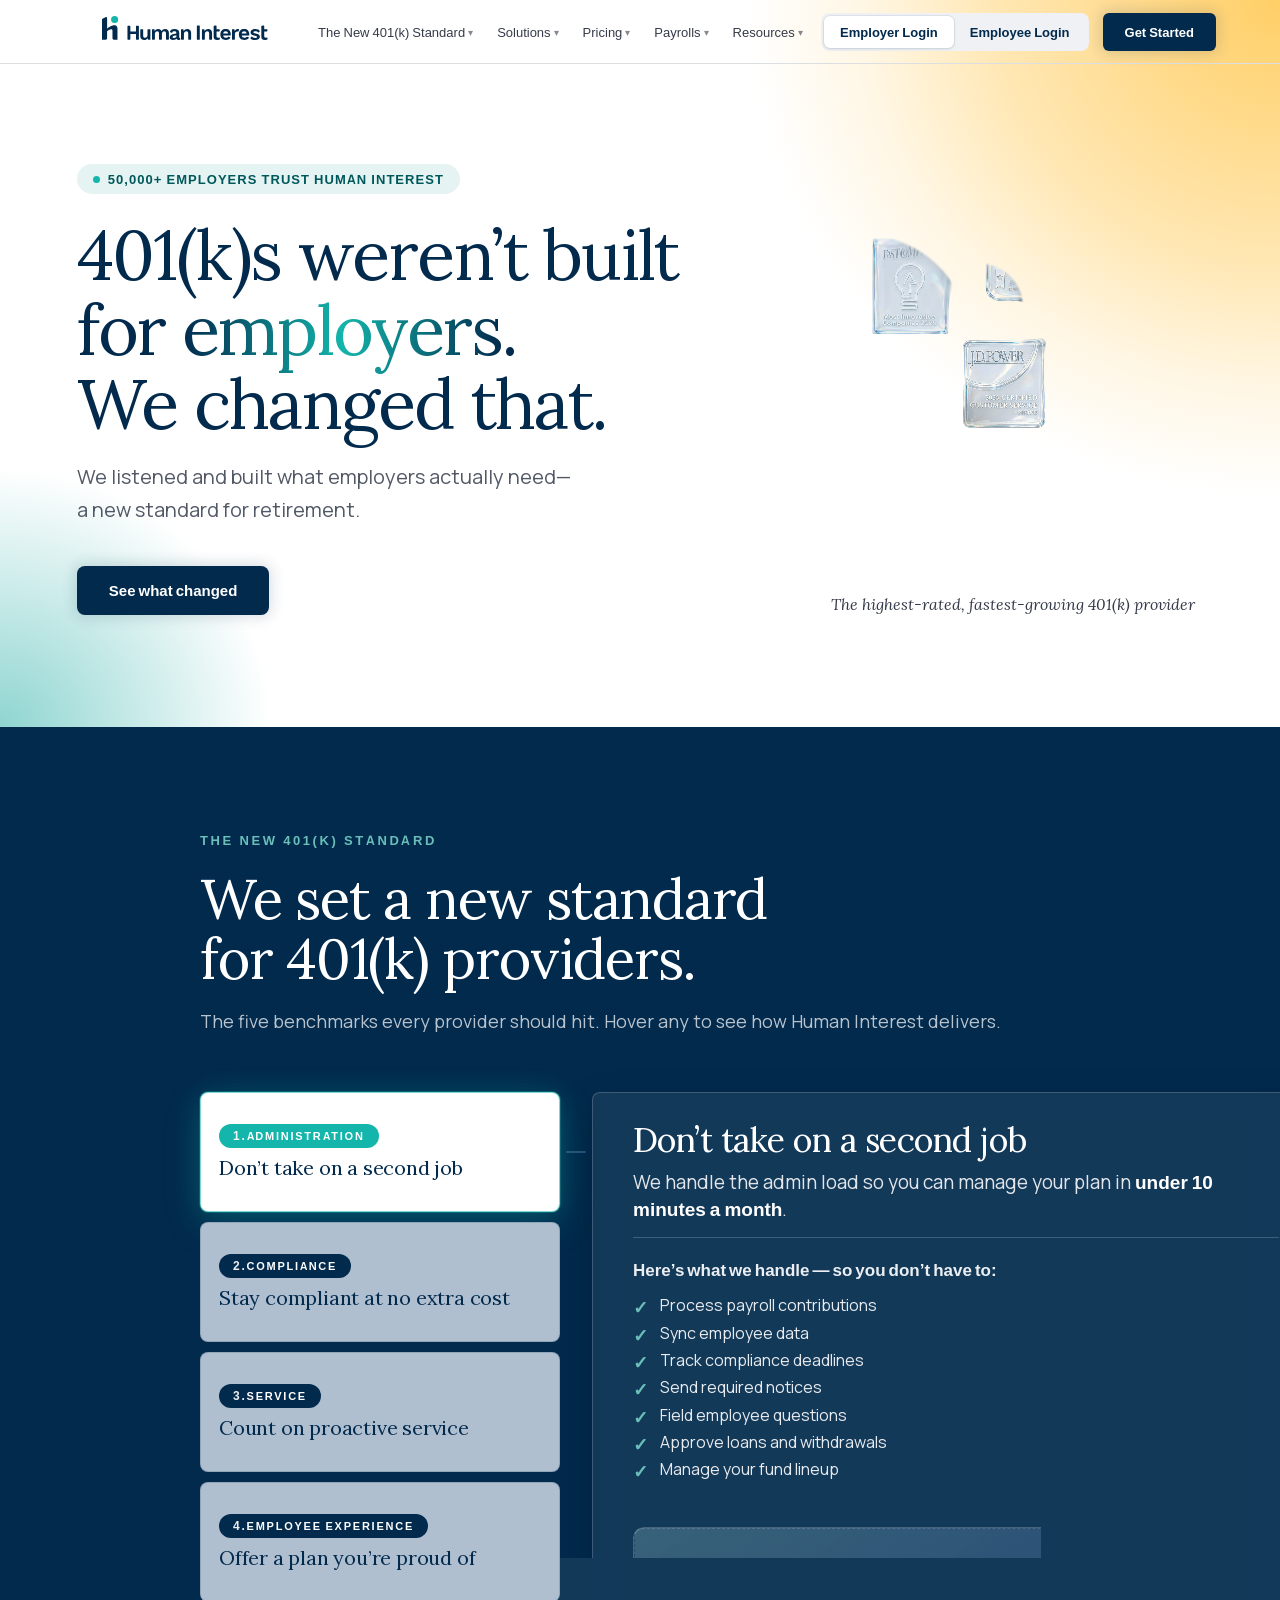
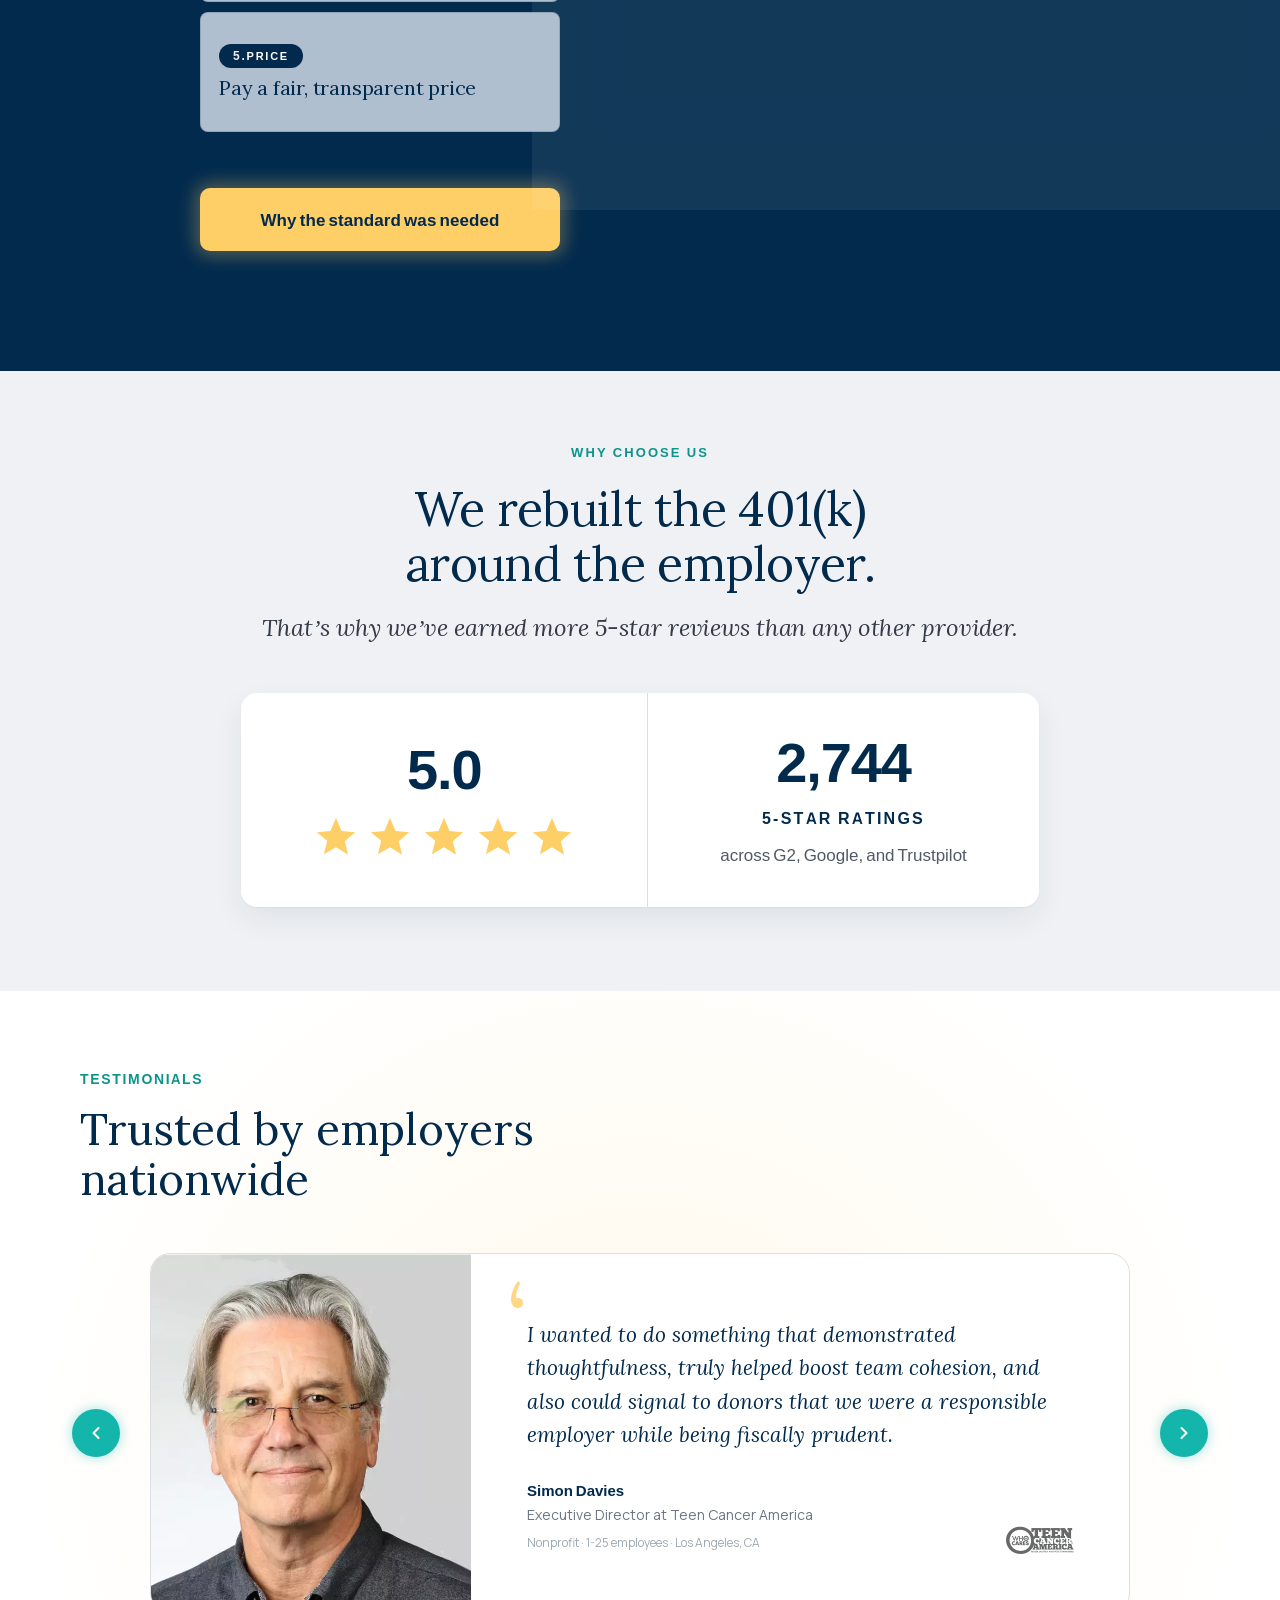
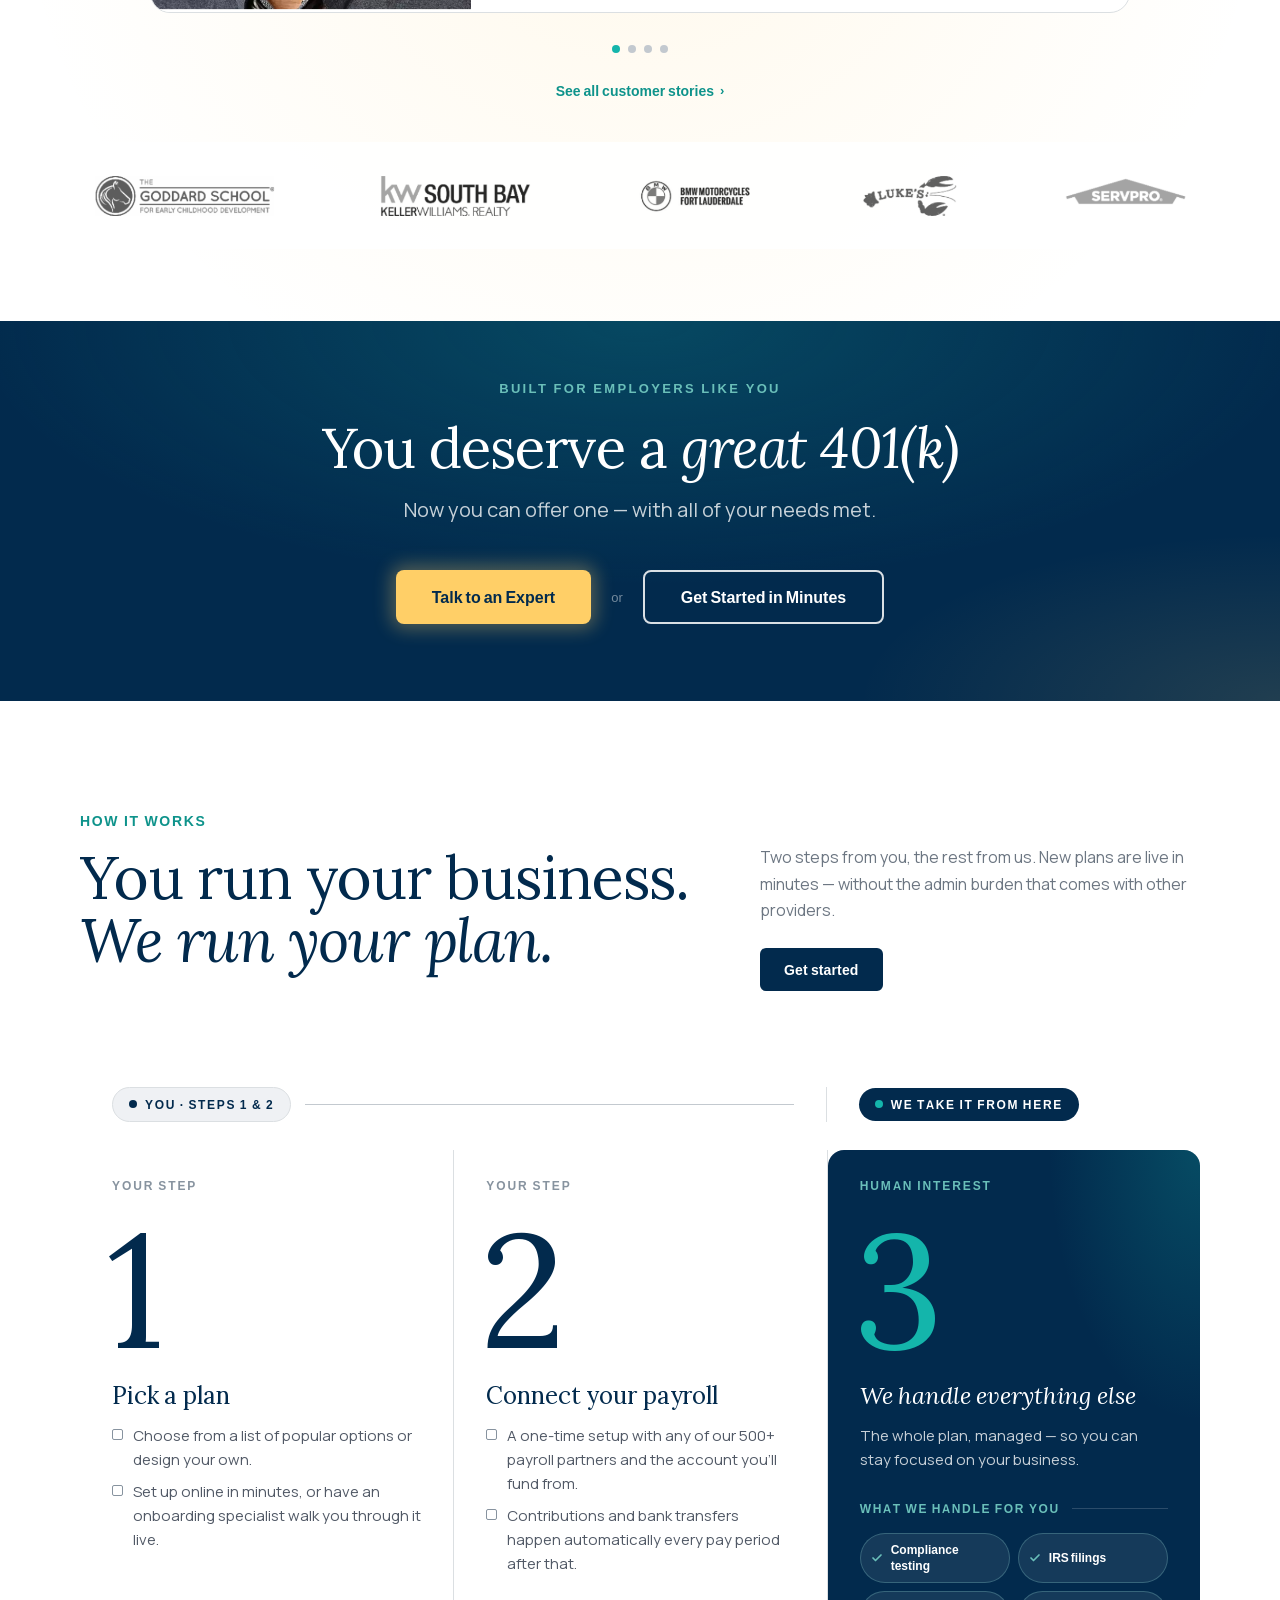
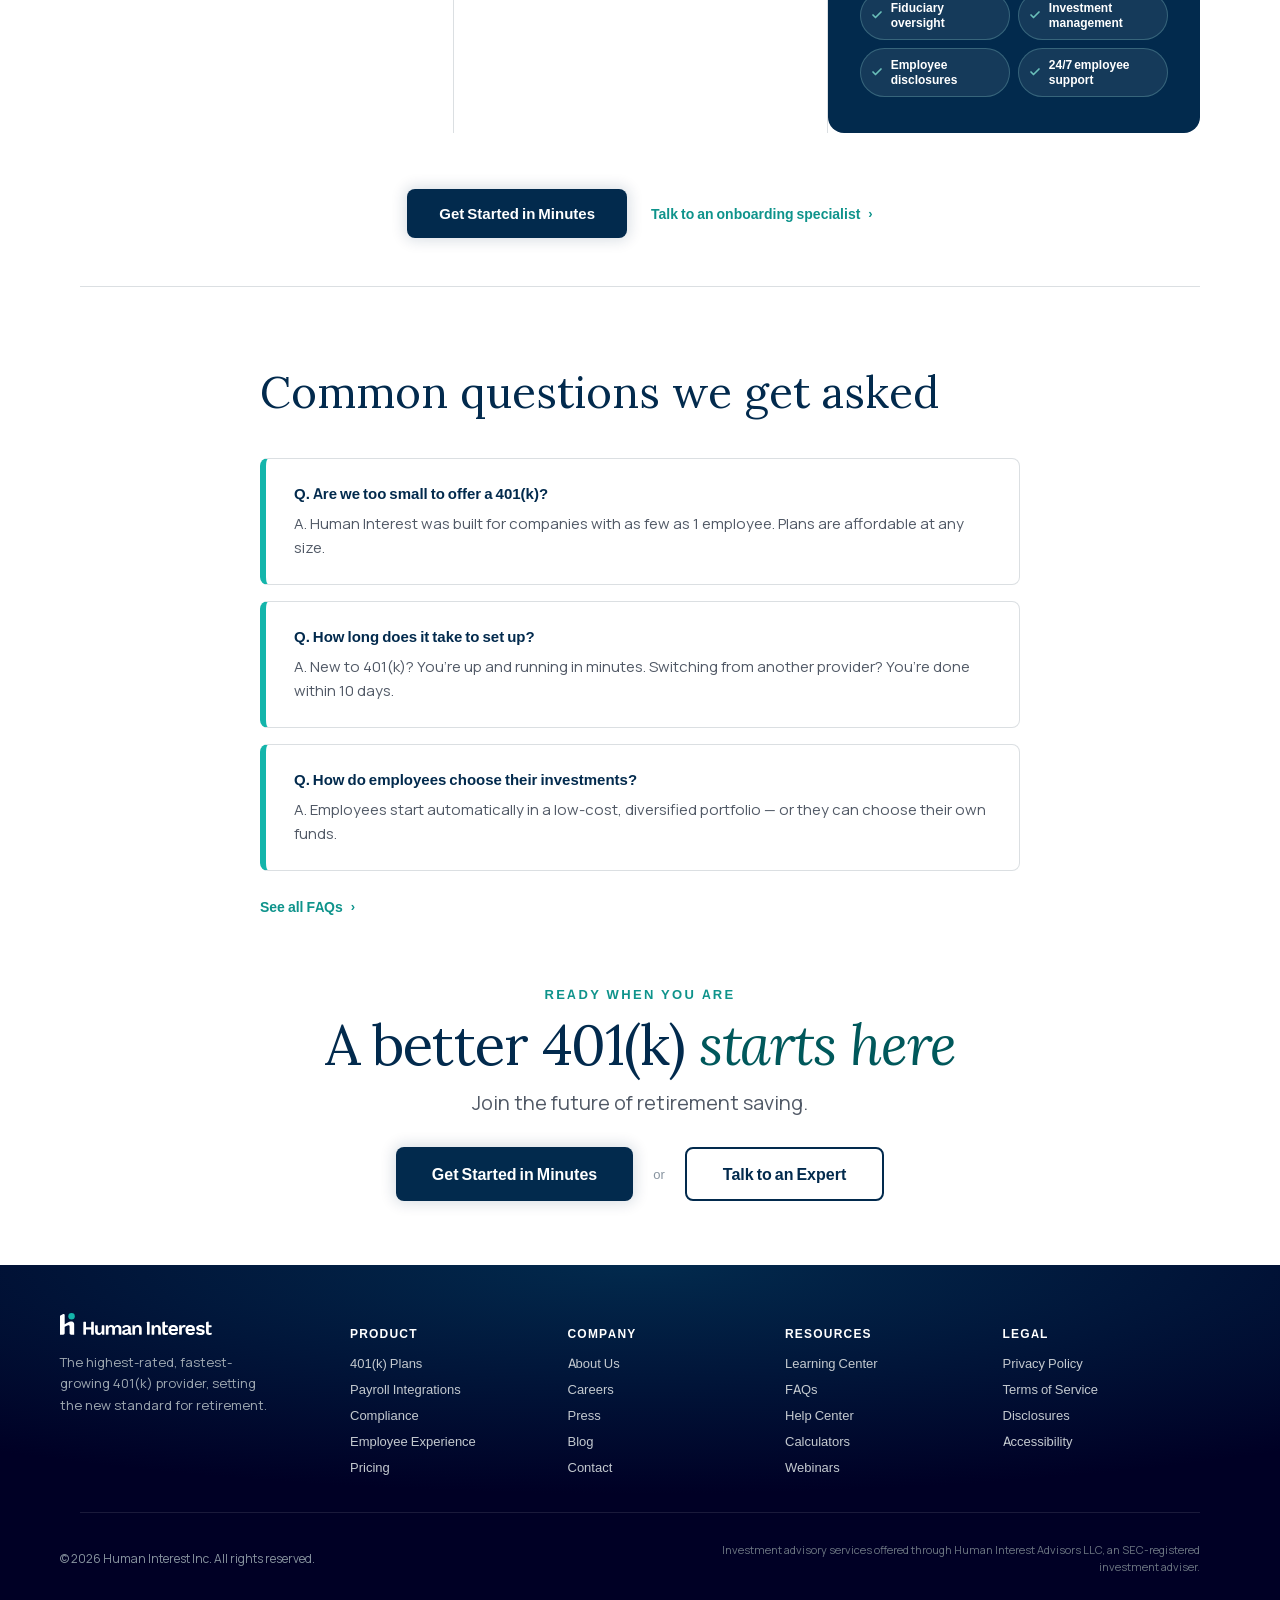
==== index.html @ 36872ba9 "Polish Concierge plan savings, tier spacing, homepage photo boxes, and checkmarks. Concierge savings" ====
<!DOCTYPE html>
<html lang="en">
<head>
  <meta charset="UTF-8">
  <meta name="viewport" content="width=device-width, initial-scale=1.0">
  <title>Human Interest — Combined Landing Page</title>
  <link rel="stylesheet" href="styles/main.css?v=20260604-better401k-pricing-only">
  <!--
    Faithful editable recreation of Homepage_v1 (5-28-26).html
    Renders the same CombinedLandingPage React prototype extracted from the bundler draft.
    Source bundler: ../Homepage_v1 (5-28-26).html

    IMPORTANT: open via local server (not by double-clicking this file).
    Run: ./preview.sh   or   python3 -m http.server 8081
  -->
</head>
<body>
  <div id="root"></div>

  <script>
    window.__resources = {
      simonDavies: 'assets/images/simonDavies.png',
      teenCancerLogo: 'assets/images/teenCancerLogo.png',
      awardsVideo: 'assets/webm/HI - Hero Section Animation - 0626.webm',
      awardsImg: 'assets/images/awardsImg.png',
      customerLogos: 'assets/images/customerLogos.png',
    };
  </script>

  <!-- Local copies — no CDN required -->
  <script src="vendor/react.production.min.js"></script>
  <script src="vendor/react-dom.production.min.js"></script>
  <script src="vendor/babel.min.js"></script>
  <script src="scripts/boot.js?v=20260604-benchmarks-photo-pad"></script>
</body>
</html>
---- styles/main.css ----
/* Fonts extracted from Homepage_v1 (5-28-26).html — required for the React prototype. */
:root {
  --hi-navy: #022A4D;
  --hi-navy-mid: #0F3F63;
  --hi-navy-dark: #011E38;
  --hi-teal: #14B5AB;
  --hi-teal-light: #8FD5D1;
  --hi-teal-text: #0E938B;
  --hi-teal-accent: #6ABFB9;
  --hi-teal-pale: #E5F4F3;
  --hi-teal-dark: #00585B;
  --hi-yellow: #FFCF67;
  --hi-black: #000025;
  --hi-white: #FFFFFF;
  --hi-gray-50: #EFF1F4;
  --hi-gray-100: #DBDFE2;
  --hi-gray-150: #C9CFD4;
  --hi-gray-200: #C3C9CF;
  --hi-gray-300: #9FA9B2;
  --hi-gray-400: #87939F;
  --hi-gray-500: #6C7682;
  --hi-gray-600: #515966;
  --hi-gray-700: #363B49;
  --hi-gray-800: #1B1E2D;
  --hi-gray-900: #0E101E;
}

@font-face {
  font-family: 'Manrope';
  font-style: normal;
  font-weight: 400;
  font-display: swap;
  src: url('../assets/fonts/font-4b6a8c14.woff2') format('woff2');
}
@font-face {
  font-family: 'Manrope';
  font-style: normal;
  font-weight: 500;
  font-display: swap;
  src: url('../assets/fonts/font-21e1382f.woff2') format('woff2');
}
@font-face {
  font-family: 'Manrope';
  font-style: normal;
  font-weight: 600;
  font-display: swap;
  src: url('../assets/fonts/font-02df1448.woff2') format('woff2');
}
@font-face {
  font-family: 'Manrope';
  font-style: normal;
  font-weight: 700;
  font-display: swap;
  src: url('../assets/fonts/font-21e1382f.woff2') format('woff2');
}
@font-face {
  font-family: 'Lora';
  font-style: normal;
  font-weight: 400;
  font-display: swap;
  src: url('../assets/fonts/font-b4b72bb1.woff2') format('woff2');
}
@font-face {
  font-family: 'Lora';
  font-style: normal;
  font-weight: 400;
  font-display: swap;
  src: url('../assets/fonts/font-fbf4c504.woff2') format('woff2');
}
@font-face {
  font-family: 'Lora';
  font-style: normal;
  font-weight: 400;
  font-display: swap;
  src: url('../assets/fonts/font-a42126c7.woff2') format('woff2');
}
@font-face {
  font-family: 'Lora';
  font-style: normal;
  font-weight: 400;
  font-display: swap;
  src: url('../assets/fonts/font-c46ec505.woff2') format('woff2');
}
@font-face {
  font-family: 'Lora';
  font-style: normal;
  font-weight: 400;
  font-display: swap;
  src: url('../assets/fonts/font-87abb5e5.woff2') format('woff2');
}
@font-face {
  font-family: 'Lora';
  font-style: normal;
  font-weight: 400;
  font-display: swap;
  src: url('../assets/fonts/font-da02ef8d.woff2') format('woff2');
}
@font-face {
  font-family: 'Lora';
  font-style: normal;
  font-weight: 400;
  font-display: swap;
  src: url('../assets/fonts/font-cef870d0.woff2') format('woff2');
}
@font-face {
  font-family: 'Lora';
  font-style: normal;
  font-weight: 400;
  font-display: swap;
  src: url('../assets/fonts/font-9e381215.woff2') format('woff2');
}
@font-face {
  font-family: 'Lora';
  font-style: normal;
  font-weight: 500;
  font-display: swap;
  src: url('../assets/fonts/font-b4b72bb1.woff2') format('woff2');
}
@font-face {
  font-family: 'Lora';
  font-style: normal;
  font-weight: 700;
  font-display: swap;
  src: url('../assets/fonts/font-b4b72bb1.woff2') format('woff2');
}
@font-face {
  font-family: 'Lora';
  font-style: normal;
  font-weight: 400;
  font-display: swap;
  src: url('../assets/fonts/font-cef870d0.woff2') format('woff2');
  unicode-range: U+0000-FFFF;
}
@font-face {
  font-family: 'Lora';
  font-style: italic;
  font-weight: 400;
  font-display: swap;
  src: url('../assets/fonts/font-3eb8124d.woff2') format('woff2');
}

* { box-sizing: border-box; }
html {
  margin: 0;
  padding: 0;
}
body {
  margin: 0;
  padding: 0;
  max-width: 100%;
  overflow-x: hidden;
  font-family: 'Manrope', system-ui, -apple-system, sans-serif;
  font-variant-ligatures: common-ligatures;
  text-rendering: optimizeLegibility;
  -webkit-font-smoothing: antialiased;
}
button { font-family: inherit; }

/* Hero header — yellow glow pinned to shell top-right via background layer */
.hi-header-shell {
  position: relative;
  width: 100%;
  max-width: 100%;
  overflow: visible;
  background-color: #fff;
  background-image: radial-gradient(
    ellipse 100% 95% at 100% 0%,
    #FFCF67 0%,
    rgba(255, 207, 103, 0.5) 38%,
    rgba(255, 207, 103, 0.18) 56%,
    transparent 72%
  );
  background-repeat: no-repeat;
  background-size: min(860px, 58vw) 100%;
  background-position: right top;
}

.hi-header-shell::before {
  content: none;
}

.hi-header-shell__content {
  position: relative;
  z-index: 1;
}

/* Hero awards — WebM (VP9 alpha) in Chrome/Firefox/Edge; PNG in Safari (no WebM alpha) */
.hi-hero-awards-stage {
  position: relative;
  width: 100%;
  max-width: 360px;
  background: transparent;
}

.hi-hero-awards-media {
  width: 100%;
  max-width: 360px;
  background: transparent;
}

/* Chromium on github.io: VP9 alpha matte is black — screen blend on video only */
.hi-hero-awards-media--blend {
  isolation: isolate;
}

.hi-hero-awards-video,
.hi-hero-awards-img {
  display: block;
  width: 100%;
  max-width: 360px;
  height: auto;
  object-fit: contain;
  overflow: visible;
  background: none !important;
  background-color: transparent !important;
  vertical-align: top;
}

.hi-hero-awards-video--screen-blend {
  mix-blend-mode: screen;
  -webkit-transform: translateZ(0);
  transform: translateZ(0);
}

/* Legacy class from e2f08c2 */
.hi-hero-awards-video--gh-pages {
  mix-blend-mode: screen;
  -webkit-transform: translateZ(0);
  transform: translateZ(0);
}

/* Wide benchmarks layout scrolls inside its lane — does not widen the page */
.hi-benchmarks-shell {
  width: 100%;
  max-width: 100%;
  overflow-x: auto;
  overflow-y: visible;
}

/* Subtle button hover states — pair with .hi-btn + variant class on CTAs */
.hi-btn {
  transition:
    background-color 160ms ease,
    color 160ms ease,
    border-color 160ms ease,
    box-shadow 200ms ease,
    filter 200ms ease;
}

.hi-btn:active {
  transition-duration: 80ms;
}

/* Even halo — blur + spread, no vertical offset or lift */
.hi-btn--navy {
  box-shadow: 0 0 14px 3px rgba(2, 42, 77, 0.14);
}

.hi-btn--navy:hover {
  background-color: #034a7a !important;
  box-shadow: 0 0 18px 6px rgba(2, 42, 77, 0.26) !important;
  filter: brightness(1.04);
}

.hi-btn--white {
  box-shadow: 0 0 14px 3px rgba(2, 42, 77, 0.08);
}

.hi-btn--white:hover {
  background-color: #f4f7fa !important;
  box-shadow: 0 0 18px 6px rgba(2, 42, 77, 0.14) !important;
  filter: brightness(1.02);
}

.hi-btn--outline-light:hover {
  background-color: rgba(255, 255, 255, 0.1) !important;
  border-color: rgba(255, 255, 255, 0.95) !important;
  box-shadow: 0 0 16px 5px rgba(255, 255, 255, 0.12) !important;
}

.hi-btn--outline-navy:hover {
  background-color: rgba(2, 42, 77, 0.05) !important;
  box-shadow: 0 0 16px 5px rgba(2, 42, 77, 0.12) !important;
}

.hi-btn--yellow {
  box-shadow: 0 0 18px 5px rgba(255, 207, 103, 0.32);
}

.hi-btn--yellow:hover {
  background-color: #ffd880 !important;
  box-shadow: 0 0 22px 8px rgba(255, 207, 103, 0.42) !important;
  filter: brightness(1.03);
}

.hi-btn--teal:hover {
  background-color: #119a92 !important;
  box-shadow: 0 0 16px 6px rgba(20, 181, 171, 0.36) !important;
  filter: brightness(1.04);
}

.hi-btn--teal-pill:hover {
  background-color: #119a92 !important;
  filter: brightness(1.06);
}

.hi-btn--ghost:hover {
  background-color: var(--hi-gray-50) !important;
}

.hi-btn--toggle:not(.hi-btn--toggle-active):hover {
  background-color: rgba(255, 255, 255, 0.65) !important;
}

.hi-btn--icon {
  box-shadow: 0 0 10px 3px rgba(20, 181, 171, 0.24);
}

.hi-btn--icon:hover {
  background-color: #119a92 !important;
  box-shadow: 0 0 16px 6px rgba(20, 181, 171, 0.4) !important;
  filter: brightness(1.04);
}

.hi-btn--dot:hover {
  filter: brightness(1.08);
}

.hi-btn--link:hover {
  opacity: 0.82;
}

.hi-footer-link {
  font-size: 13px;
  color: var(--hi-gray-200);
  text-decoration: none;
  font-weight: 500;
  transition: font-weight 160ms ease, color 160ms ease;
}

.hi-footer-link:hover {
  font-weight: 700;
  color: #fff;
}

/* Pricing page — tier cards */
.hi-pricing-tier-row {
  display: grid;
  grid-template-columns: repeat(3, minmax(0, 1fr));
  grid-template-rows:
    auto
    auto
    auto
    minmax(48px, auto)
    minmax(52px, auto)
    max-content
    auto
    1fr;
  gap: 16px;
  align-items: stretch;
  padding-top: 18px;
  overflow: visible;
}

.hi-pricing-tier-card {
  overflow: visible;
  display: grid;
  grid-row: 1 / -1;
  grid-template-rows: subgrid;
}

/* Essentials / Complete — trim ~20% bottom padding (inline 36px) */
.hi-pricing-tier-card--light {
  padding-bottom: 29px !important;
}

.hi-pricing-tier-card--has-top-badge {
  margin-top: 0;
}

.hi-pricing-tier-card__top-badge {
  position: absolute;
  top: 0;
  left: 0;
  right: 0;
  height: 0;
  margin: 0;
  padding: 0;
  overflow: visible;
  pointer-events: none;
  z-index: 2;
}

.hi-pricing-tier-card__includes-pill {
  position: absolute;
  top: 0;
  left: 50%;
  transform: translate(-50%, -50%);
  display: inline-flex;
  align-items: center;
  justify-content: center;
  background: var(--hi-gray-150, #C9CFD4);
  color: var(--hi-navy, #022A4D);
  font-family: Manrope, sans-serif;
  font-size: 11px;
  font-weight: 800;
  letter-spacing: 0.06em;
  padding: 6px 16px;
  border-radius: 24px;
  white-space: nowrap;
  box-shadow: 0 2px 8px rgba(0, 0, 0, 0.08);
  text-transform: uppercase;
  max-width: calc(100% + 32px);
}

.hi-pricing-tier-card--dark .hi-pricing-tier-card__includes-pill {
  background: var(--hi-gray-150, #C9CFD4);
  color: var(--hi-navy, #022A4D);
  box-shadow: 0 2px 8px rgba(0, 0, 0, 0.1);
}

.hi-pricing-tier-card__title-row {
  display: flex;
  align-items: center;
  justify-content: space-between;
  gap: 12px;
  margin-bottom: 2px;
}

.hi-pricing-tier-card__title-row h3 {
  flex: 1 1 auto;
  min-width: 0;
}

.hi-pricing-tier-card__popular-badge {
  flex: 0 0 auto;
  align-self: center;
  background: var(--hi-yellow, #ffcf67);
  color: var(--hi-navy, #022a4d);
  font-family: Manrope, sans-serif;
  font-size: 10px;
  font-weight: 800;
  letter-spacing: 0.1em;
  padding: 5px 12px;
  border-radius: 24px;
  white-space: nowrap;
  box-shadow: 0 2px 8px rgba(255, 207, 103, 0.35);
  text-transform: uppercase;
}

.hi-pricing-tier-card__title-row--with-badge h3 {
  font-size: clamp(26px, 2.4vw, 32px);
}

.hi-pricing-tier-card__tagline {
  align-self: start;
  margin-top: -14px;
}

/* Complete tier only — one step lighter tagline (not Concierge pill/tagline) */
.hi-pricing-tier-card--light.hi-pricing-tier-card--has-top-badge .hi-pricing-tier-card__tagline p {
  color: var(--hi-teal, #14B5AB) !important;
}

.hi-pricing-tier-card__desc,
.hi-pricing-tier-card__price {
  align-self: start;
}

.hi-pricing-tier-card__price {
  margin-bottom: 0;
}

.hi-pricing-tier-card__price-amount {
  font-family: Manrope, sans-serif;
  font-size: 44px;
  font-weight: 300;
  line-height: 1;
  letter-spacing: -0.02em;
}

.hi-pricing-tier-card__cta {
  padding-top: 5px;
  padding-bottom: 0;
  align-self: start;
}

.hi-pricing-tier-card__highlight {
  margin-top: 4px;
  margin-bottom: 1px;
  padding-top: 0;
  padding-bottom: 0;
  align-self: start;
}

.hi-pricing-tier-card__highlight:empty {
  min-height: 0;
  margin-top: 0;
  padding-top: 0;
  padding-bottom: 0;
}

.hi-pricing-tier-card__features {
  min-height: 0;
  align-self: stretch;
}

/* Concierge — nested grid so PLAN SAVINGS row absorbs row-8 slack and bleeds down */
.hi-pricing-tier-card--dark .hi-pricing-tier-card__features {
  display: grid;
  grid-template-rows: auto auto 1fr;
  position: relative;
}

/* Concierge — feather navy panel upward from PLAN SAVINGS for longer, softer fade */
.hi-pricing-tier-card--dark .hi-pricing-tier-card__features::before {
  content: '';
  position: absolute;
  z-index: 0;
  left: -28px;
  right: -28px;
  bottom: -46px;
  top: 16%;
  background: linear-gradient(
    180deg,
    transparent 0%,
    rgba(2, 42, 77, 0.38) 30%,
    var(--hi-navy, #022A4D) 100%
  );
  border-radius: 0 0 12px 12px;
  pointer-events: none;
}

.hi-pricing-tier-card--dark .hi-pricing-tier-card__feature-group {
  position: relative;
  z-index: 1;
}

.hi-pricing-tier-card__feature-group {
  margin-bottom: 16px;
}

.hi-pricing-tier-card__feature-group:last-child {
  margin-bottom: 0;
}

/* Complete tier — MORE COMPLIANCE layout placeholder (lorem); label matches group headers above */
.hi-pricing-tier-card__feature-group--placeholder .hi-pricing-tier-card__feature-label {
  color: var(--hi-teal-text, #0E938B);
  opacity: 1;
}

/* Light tiers: check SVG #0A7A73 (PRICING_CHECK_COLOR). Concierge dark card: #8FD5D1 (HI_BRAND.tealLight) in JS */
.hi-pricing-tier-card--light .hi-pricing-tier-card__feature-group--placeholder .hi-pricing-tier-card__feature-item span {
  font-size: 14px;
  line-height: 1.4;
  color: var(--hi-navy, #022A4D);
}

/* Concierge — match light cards' bottom padding; navy panel bleeds into it */
.hi-pricing-tier-card--dark {
  padding-bottom: 29px !important;
}

/* Concierge — PLAN SAVINGS block: full-bleed darkest navy panel (card padding 28px horizontal) */
.hi-pricing-tier-card--dark .hi-pricing-tier-card__feature-group--plan-savings {
  align-self: stretch;
  min-height: 0;
  margin-top: 14px;
  /* Cancel card bottom padding + row-8 slack so navy flush to card bottom */
  margin-bottom: -46px;
  margin-left: -28px;
  margin-right: -28px;
  width: calc(100% + 56px);
  padding: 16px 28px 29px;
  background: linear-gradient(
    180deg,
    var(--hi-navy, #022A4D) 0%,
    #012040 48%,
    var(--hi-navy-dark, #011E38) 85%
  );
  border-radius: 0 0 12px 12px;
}

/* Rule inset to match content padding (28px), not full-bleed panel edges */
.hi-pricing-tier-card--dark .hi-pricing-tier-card__feature-group--plan-savings::before {
  content: '';
  position: absolute;
  top: 0;
  left: 28px;
  right: 28px;
  height: 1px;
  background: rgba(255, 255, 255, 0.15);
}

.hi-pricing-tier-card--dark .hi-pricing-tier-card__feature-group:has(+ .hi-pricing-tier-card__feature-group--plan-savings) {
  margin-bottom: 0;
}

.hi-pricing-tier-card--dark .hi-pricing-tier-card__feature-group:not(.hi-pricing-tier-card__feature-group--plan-savings) {
  margin-bottom: 8px;
}

/* Concierge — COMPLIANCE (and any non–plan-savings follow-on group): match 16px inter-group rhythm */
.hi-pricing-tier-card--dark .hi-pricing-tier-card__feature-group + .hi-pricing-tier-card__feature-group:not(.hi-pricing-tier-card__feature-group--plan-savings) {
  margin-top: 8px;
}

.hi-pricing-tier-card--dark .hi-pricing-tier-card__highlight {
  margin-bottom: -11px;
}

.hi-pricing-tier-card--dark .hi-pricing-tier-card__feature-group--plan-savings .hi-pricing-tier-card__feature-list {
  gap: 3px;
}

/* Concierge PLAN SAVINGS — Audit Relief (second rich item) */
.hi-pricing-tier-card--dark .hi-pricing-tier-card__feature-group--plan-savings .hi-pricing-tier-card__feature-item--audit-relief {
  margin-top: 4px;
  padding: 5px 0 3px;
}

.hi-pricing-tier-card__feature-label {
  margin: 0 0 7px;
}

.hi-pricing-tier-card__feature-list {
  list-style: none;
  list-style-type: none;
  margin: 0;
  padding: 0;
  padding-inline-start: 0;
  display: flex;
  flex-direction: column;
  gap: 4px;
}

.hi-pricing-tier-card__feature-item {
  display: flex;
  gap: 8px;
  align-items: flex-start;
  list-style: none;
  list-style-type: none;
  margin: 0;
  padding: 0;
  padding-inline-start: 0;
}

.hi-pricing-tier-card__feature-item::marker {
  content: none;
  display: none;
  font-size: 0;
  width: 0;
  height: 0;
}

.hi-pricing-tier-card--popular {
  z-index: 1;
}

.hi-pricing-tier-card .hi-btn {
  width: 100%;
}

/* Pricing tier CTAs — Concierge only: lighter teal on hover; Essentials/Complete unchanged */
.hi-pricing-tier-card--light .hi-pricing-tier-card__cta .hi-btn--navy:hover {
  background-color: var(--hi-navy, #022a4d) !important;
  box-shadow: 0 0 14px 3px rgba(2, 42, 77, 0.14);
  filter: none;
}

.hi-pricing-tier-card--dark .hi-pricing-tier-card__cta .hi-btn--teal {
  transition: background-color 160ms ease;
}

.hi-pricing-tier-card--dark .hi-pricing-tier-card__cta .hi-btn--teal:hover {
  background-color: #2ec4ba !important;
  box-shadow: none;
  filter: none;
}

/* Pricing comparison — pill toggle tab bar (matches HINav audience toggle) */
.hi-pricing-comparison-tabs-wrap {
  display: flex;
  justify-content: center;
  padding: clamp(20px, 3vw, 28px) clamp(24px, 4vw, 56px) 0;
}

.hi-pricing-comparison-tabs {
  flex-wrap: wrap;
  max-width: 100%;
  overflow-x: auto;
  -webkit-overflow-scrolling: touch;
}

.hi-pricing-comparison-tabs .hi-btn--toggle {
  flex: 0 0 auto;
  font-size: 14px;
  padding: 8px 18px;
}

.hi-pricing-comparison-table-shadow {
  position: relative;
  width: 100%;
  min-width: 400px;
  border-radius: 10px;
  /* Full-table card shadow (bottom + sides); outside scroll so overflow-x does not clip */
  box-shadow:
    0 8px 24px rgba(0, 0, 0, 0.08),
    0 4px 16px rgba(0, 0, 0, 0.05);
}

.hi-pricing-comparison-table-scroll {
  overflow-x: auto;
  overflow-y: visible;
  padding-right: 20px;
  margin-right: -20px;
  border-radius: 10px;
}

/* Other providers column — extra lift on right column (grid 1.35fr | 1fr | 1fr) */
.hi-pricing-comparison-table-shadow::after {
  content: '';
  position: absolute;
  top: 0;
  bottom: 0;
  left: calc(100% * 2.35 / 3.35);
  width: calc(100% * 1 / 3.35);
  border-radius: 0 10px 10px 0;
  box-shadow: 0 4px 28px rgba(0, 0, 0, 0.08), 0 8px 32px rgba(0, 0, 0, 0.05);
  pointer-events: none;
  z-index: 0;
}

.hi-pricing-comparison-table {
  position: relative;
  z-index: 1;
  border-radius: 10px;
  overflow: hidden;
  border: 1px solid var(--hi-gray-100);
}

/* Comparison table — vertically center all body cells (feature + HI + Other) */
.hi-pricing-comparison-table > div:nth-child(3n+1):not(:first-child),
.hi-pricing-comparison-table > div:nth-child(3n+2),
.hi-pricing-comparison-table > div:nth-child(3n) {
  display: flex;
  align-items: center;
  justify-content: center;
}

.hi-pricing-comparison-table > div:nth-child(3n+1):not(:first-child) {
  flex-direction: column;
  align-items: flex-start;
  justify-content: center;
}

/* Comparison table — Human Interest header (brand navy) */
.hi-pricing-comparison-table > div:nth-child(2) {
  background-color: var(--hi-navy);
}

/* Comparison table — Human Interest body cells (lighter navy) */
.hi-pricing-comparison-table > div:nth-child(3n+2):not(:nth-child(2)) {
  background-color: var(--hi-navy-mid);
}

/* Comparison table — Other providers header (darker gray) */
.hi-pricing-comparison-table > div:nth-child(3) {
  background-color: var(--hi-gray-100);
}

/* Comparison table — Other providers body cells (light gray) */
.hi-pricing-comparison-table > div:nth-child(3n):not(:nth-child(3)) {
  background-color: var(--hi-gray-50);
}

/* Stack tab panels in one grid cell — max intrinsic height wins, no stretch / layout shift */
.hi-pricing-comparison-panel-stack {
  display: grid;
  grid-template-columns: minmax(0, 1fr);
}

.hi-pricing-comparison-panel-stack > .hi-pricing-comparison-panel {
  grid-area: 1 / 1;
  align-self: start;
  width: 100%;
  min-width: 0;
}

.hi-pricing-comparison-panel-stack > .hi-pricing-comparison-panel--active {
  z-index: 1;
}

.hi-pricing-comparison-panel-stack > .hi-pricing-comparison-panel:not(.hi-pricing-comparison-panel--active) {
  visibility: hidden;
  pointer-events: none;
}

/* Two-column copy + comparison table (inline grid in raw-component-5-pricing.js) */
.hi-pricing-comparison-panel {
  display: grid;
  grid-template-columns: minmax(200px, 0.9fr) minmax(300px, 1.25fr);
  gap: clamp(24px, 3.5vw, 44px);
  align-items: start;
}

@media (max-width: 900px) {
  .hi-pricing-comparison-panel {
    grid-template-columns: 1fr !important;
  }
}

@media (max-width: 720px) {
  .hi-pricing-tier-row {
    grid-template-columns: 1fr !important;
  }

  .hi-pricing-comparison-tabs {
    flex-wrap: nowrap;
  }

  .hi-pricing-comparison-tabs .hi-btn--toggle {
    font-size: 13px;
    padding: 8px 14px;
  }
}

/* Prefer typographic apostrophes/quotes where supported */
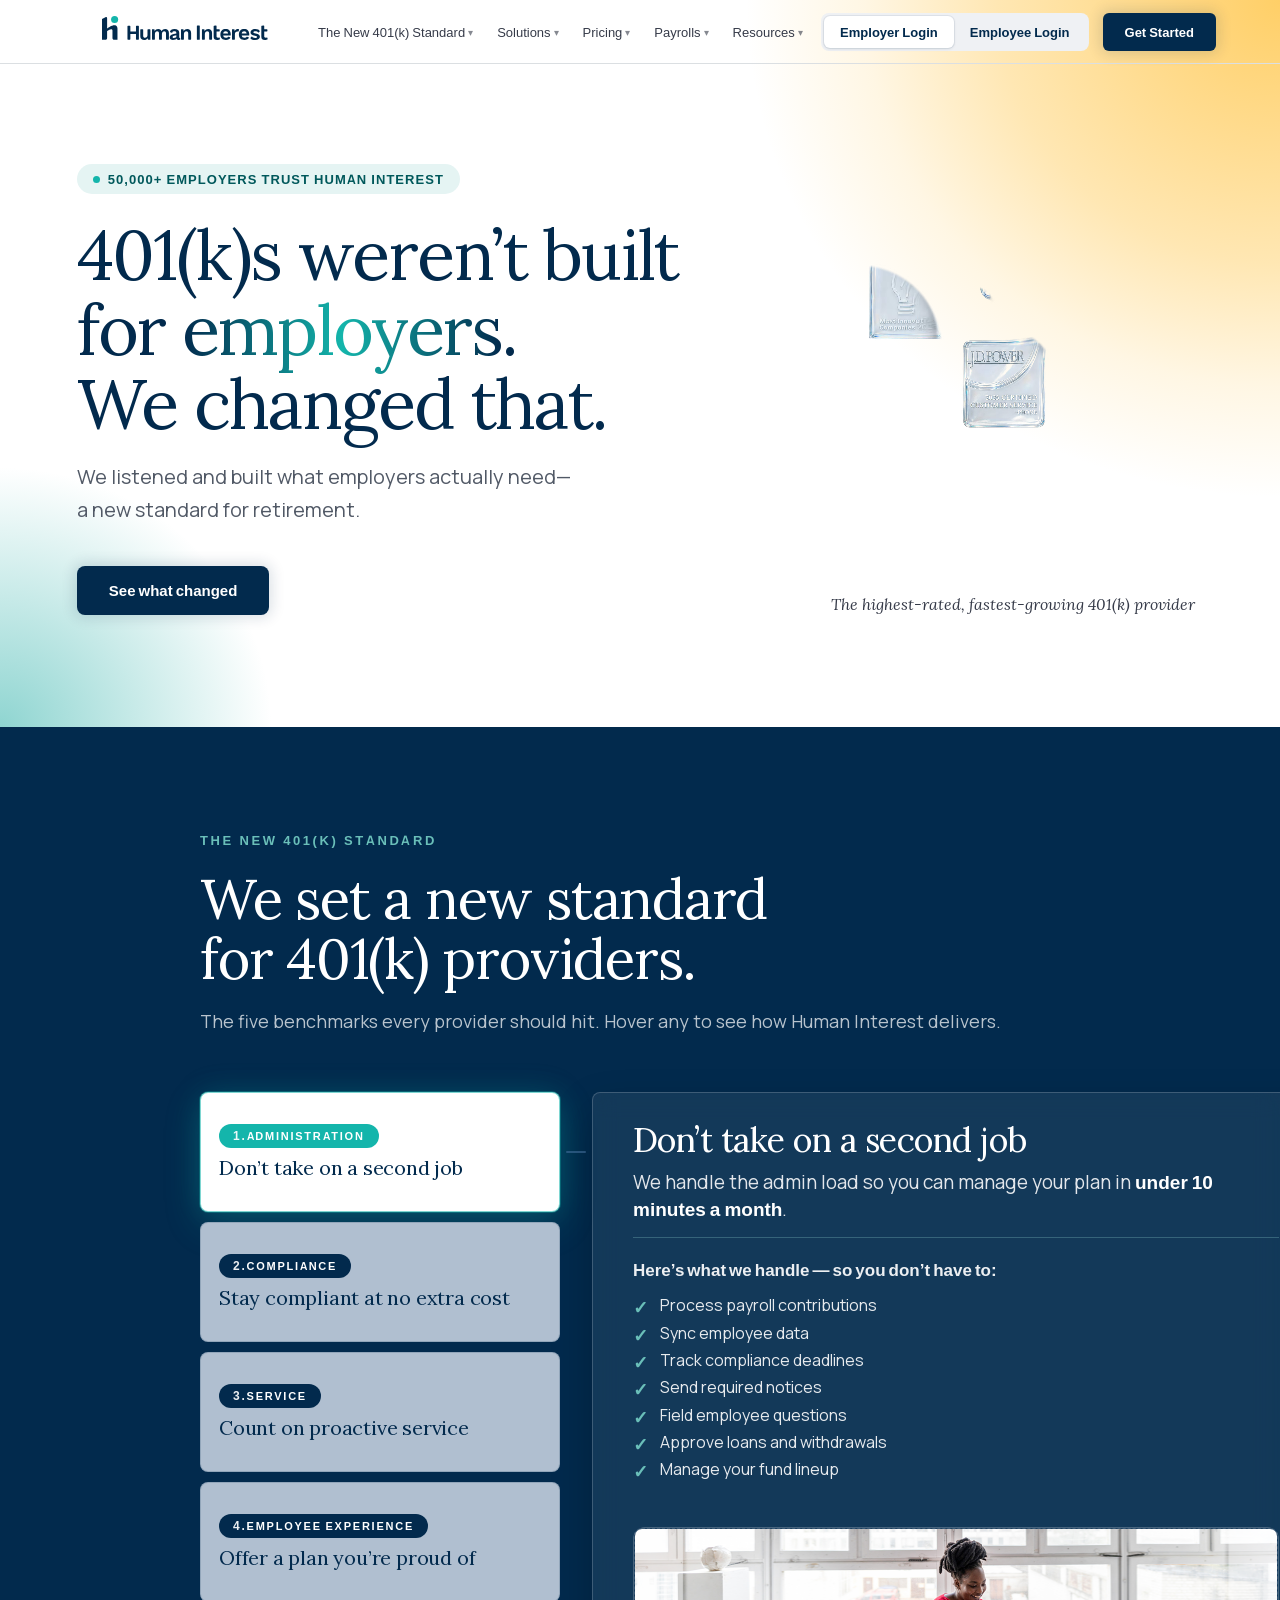
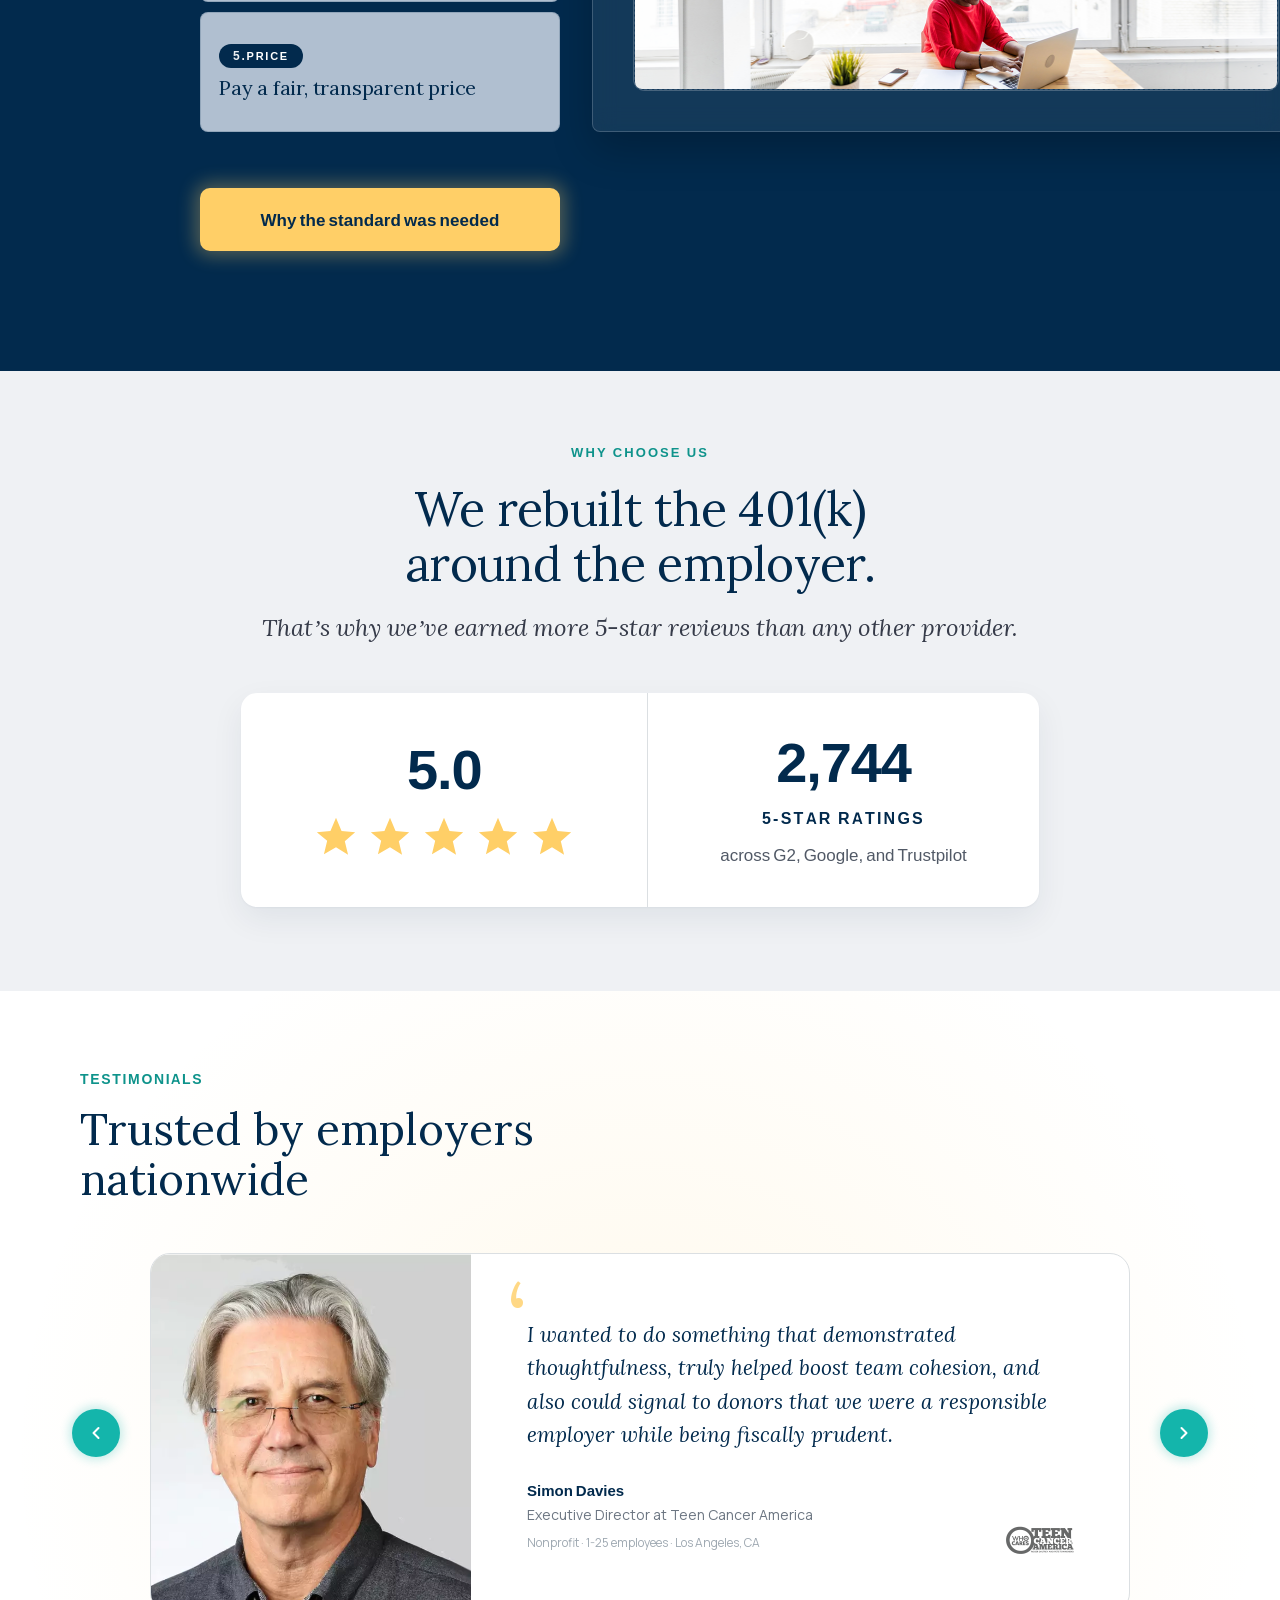
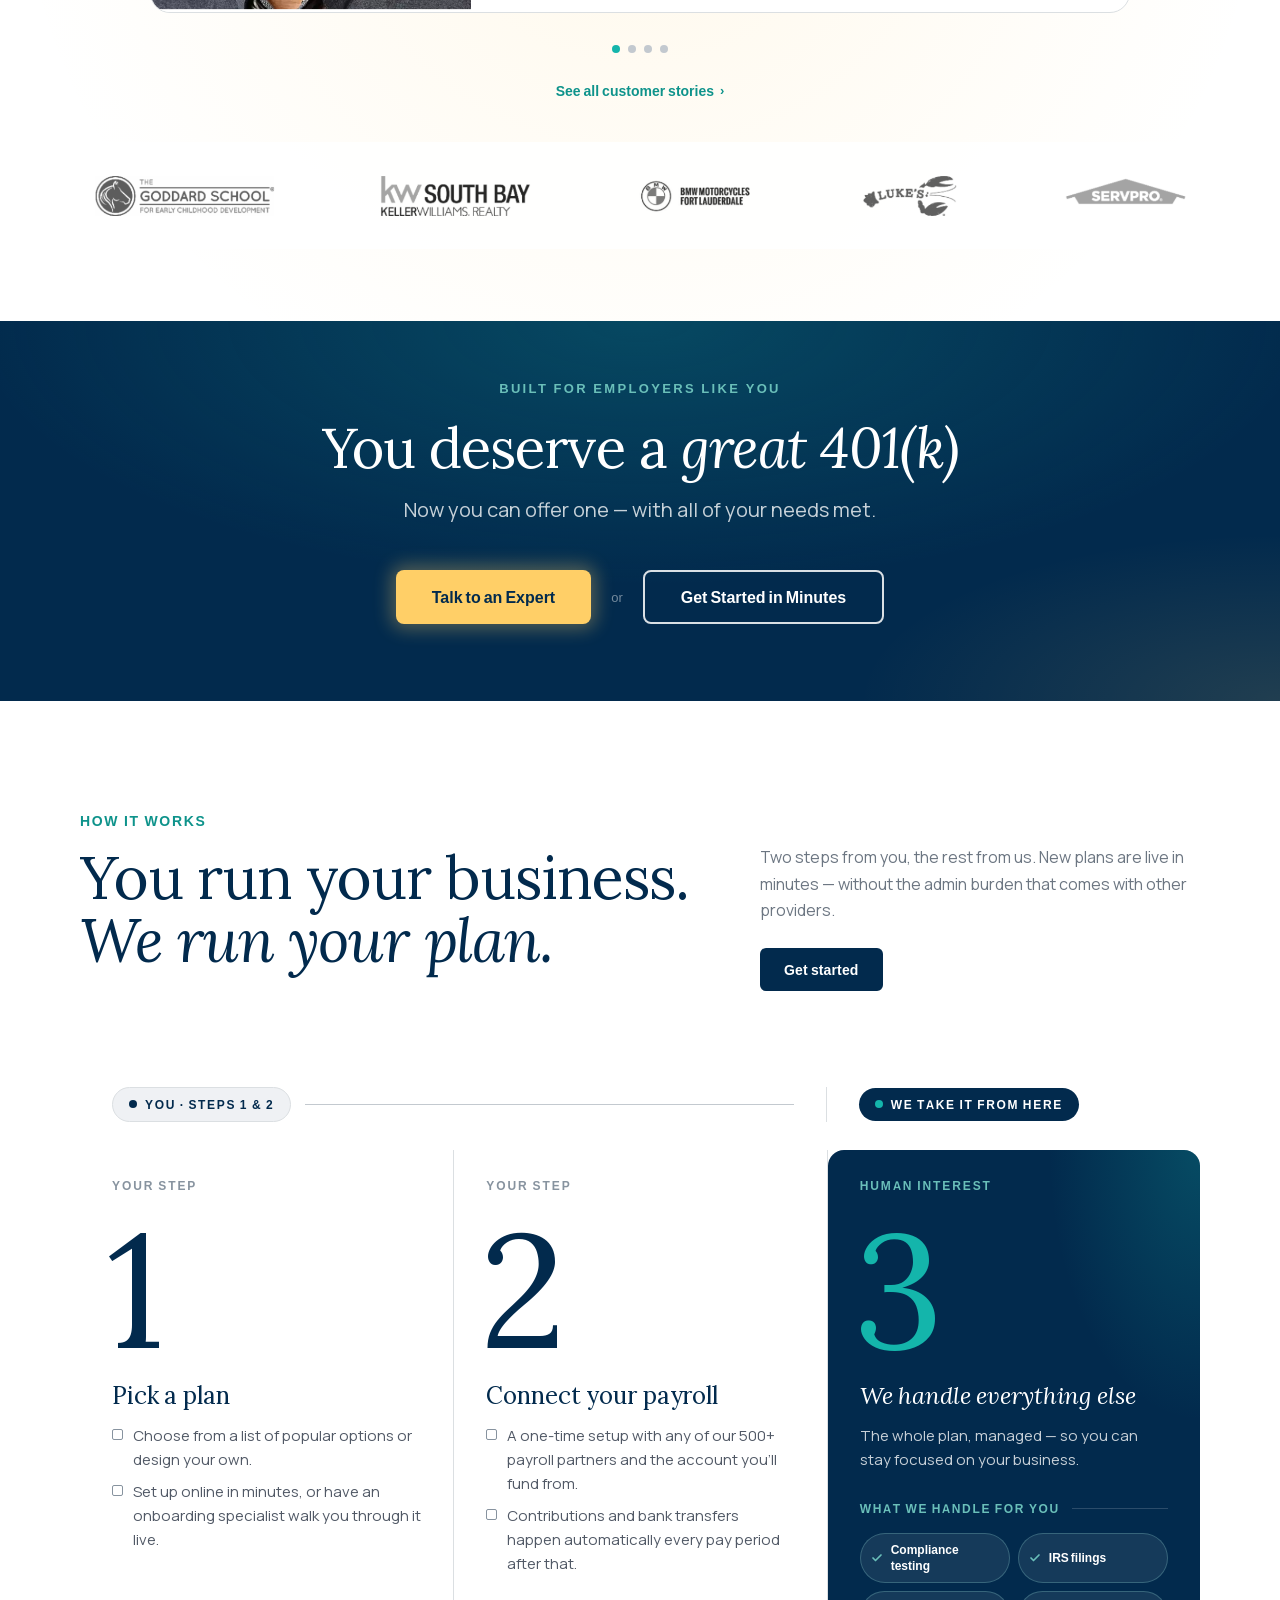
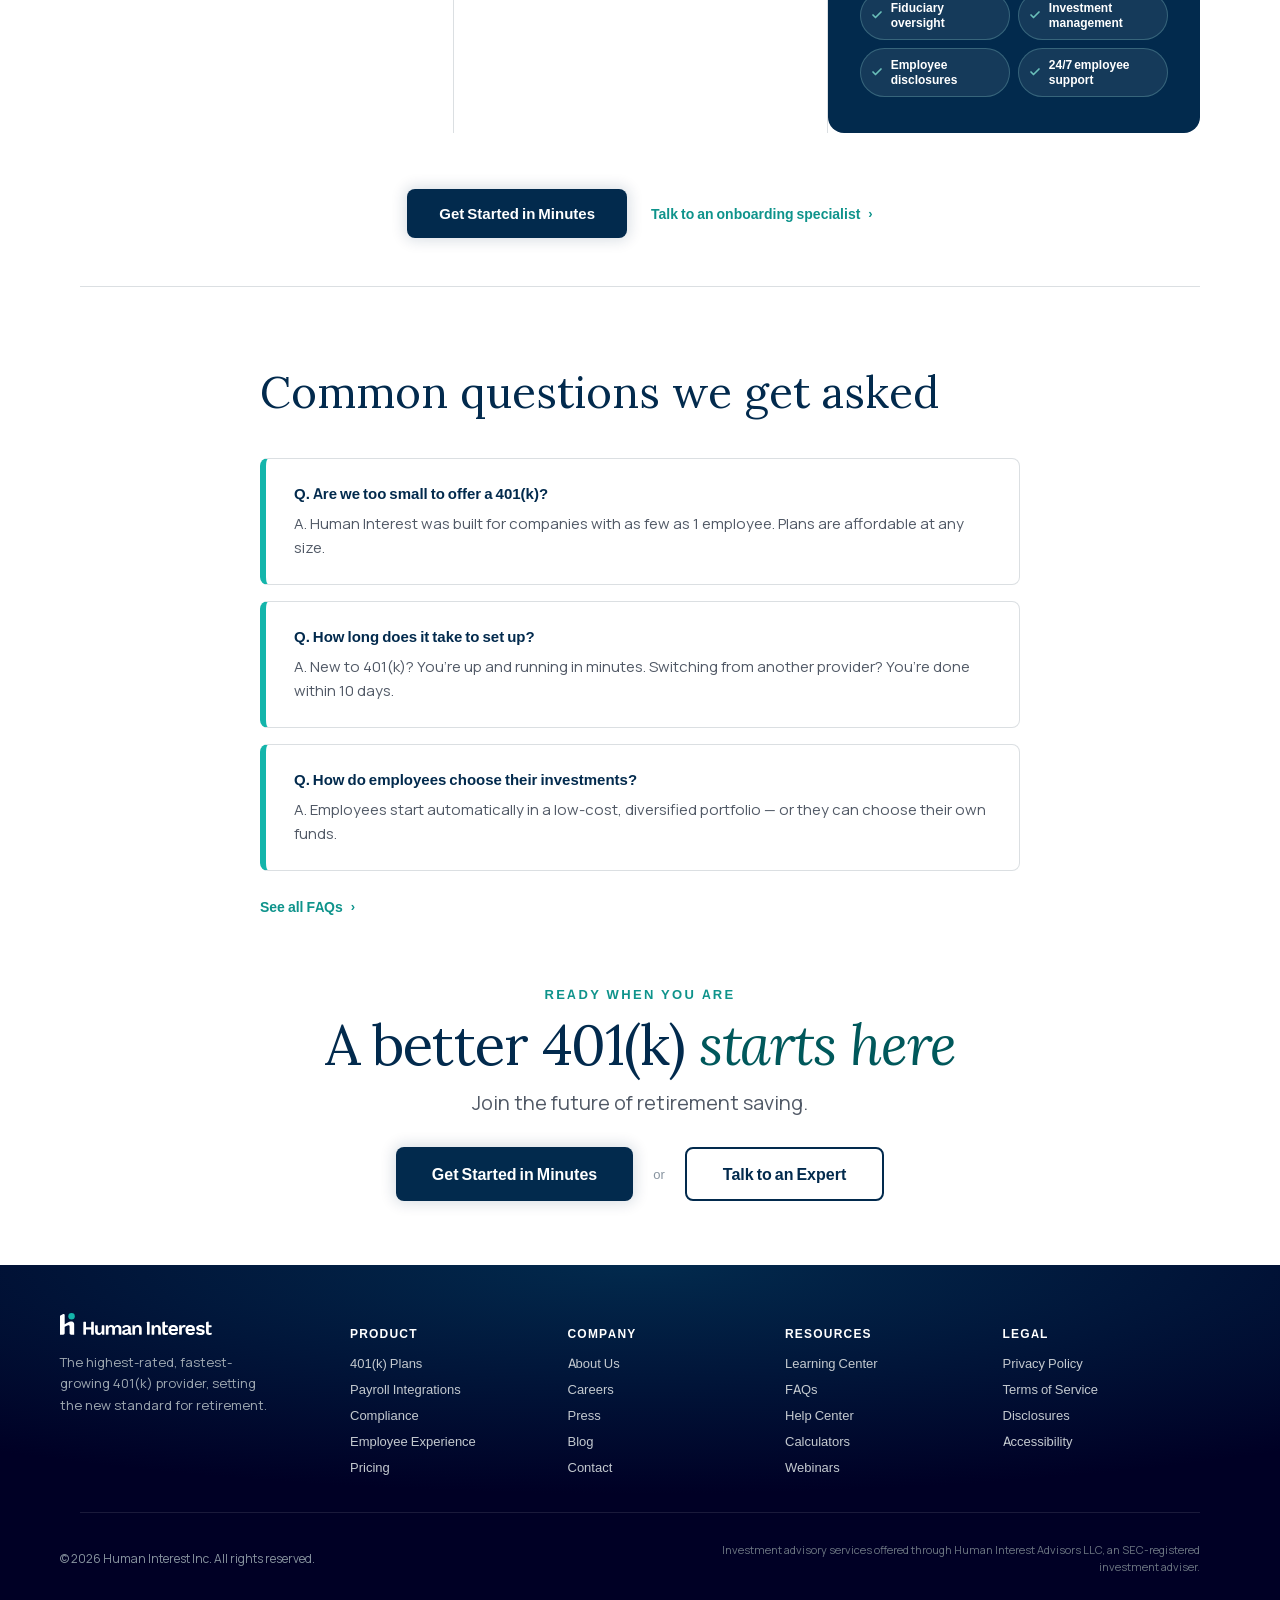
==== commit 2de23f31: "Add Administration benchmark test photo Co-authored-by: Cursor <cursoragent@cursor.com>" ====
--- a/index.html
+++ b/index.html
@@ -31,6 +31,6 @@
   <script src="vendor/react.production.min.js"></script>
   <script src="vendor/react-dom.production.min.js"></script>
   <script src="vendor/babel.min.js"></script>
-  <script src="scripts/boot.js?v=20260604-benchmarks-photo-pad"></script>
+  <script src="scripts/boot.js?v=20260604-admin-photo"></script>
 </body>
 </html>
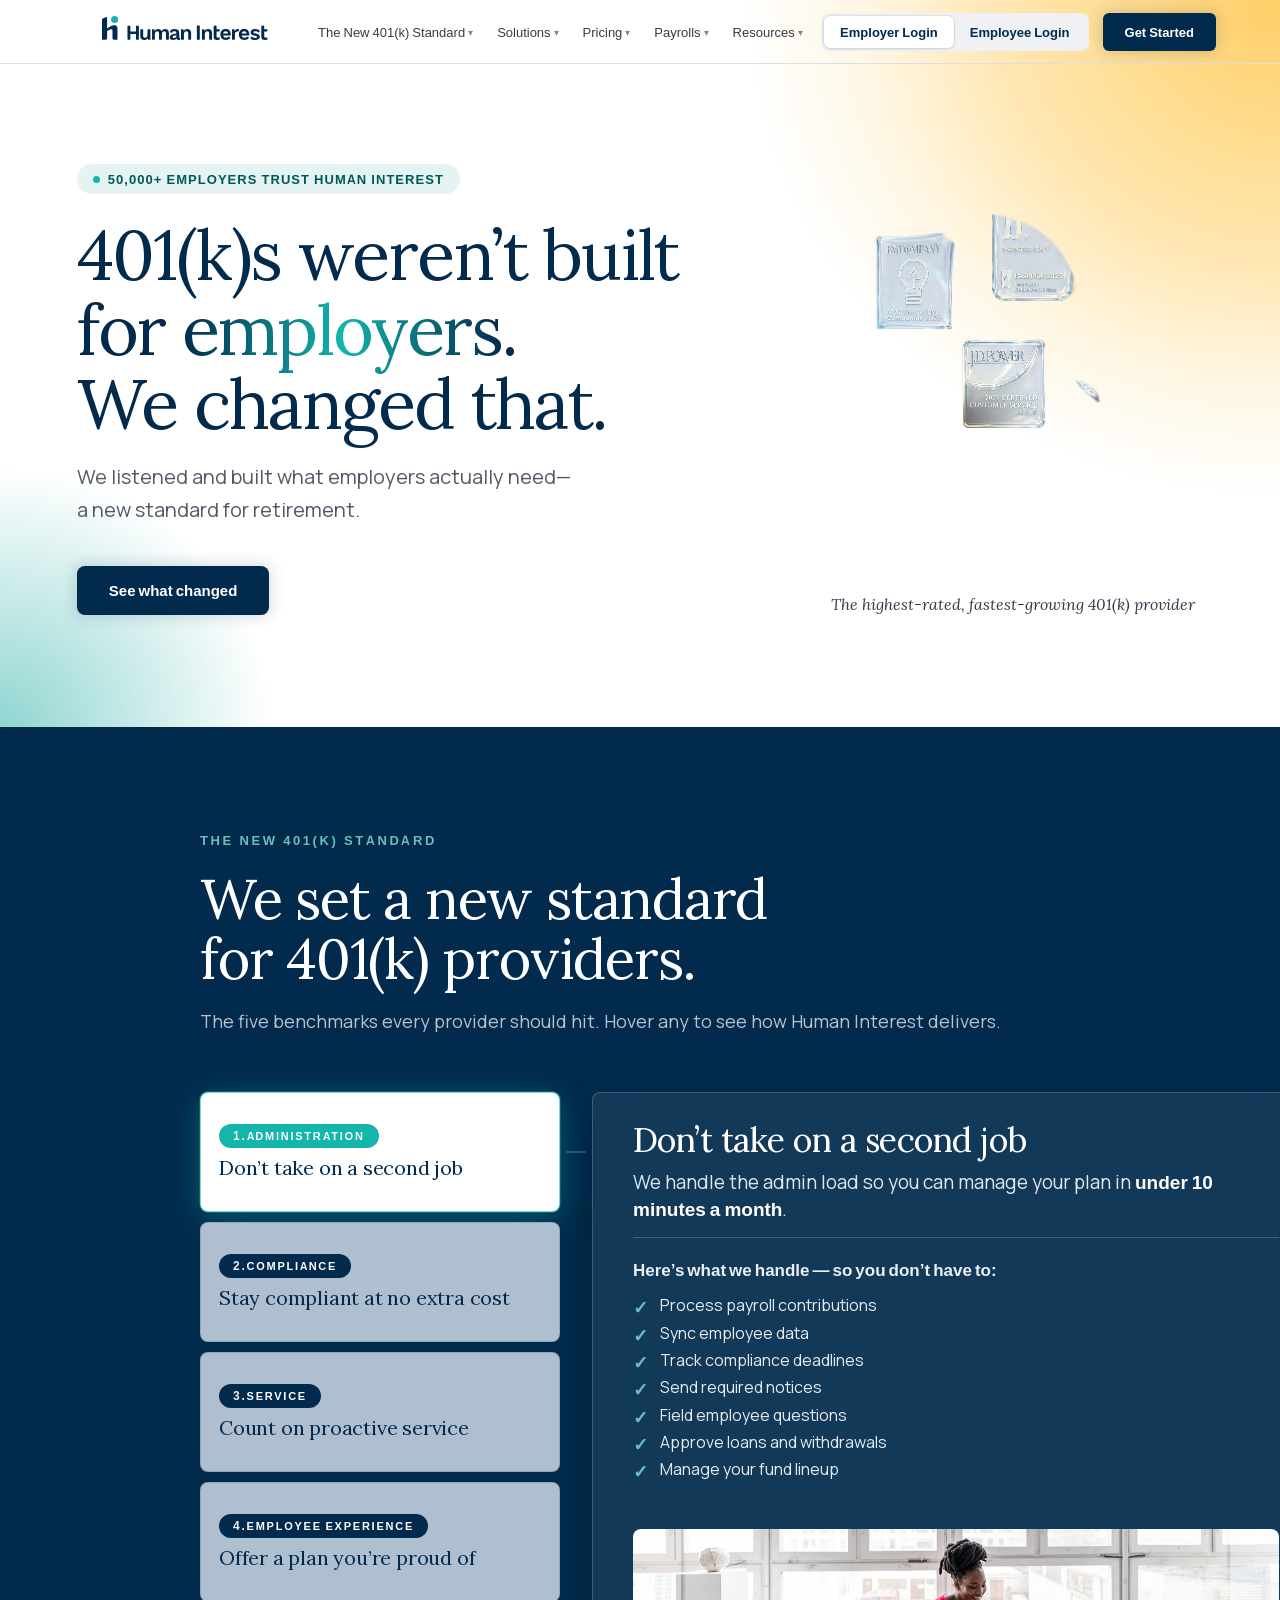
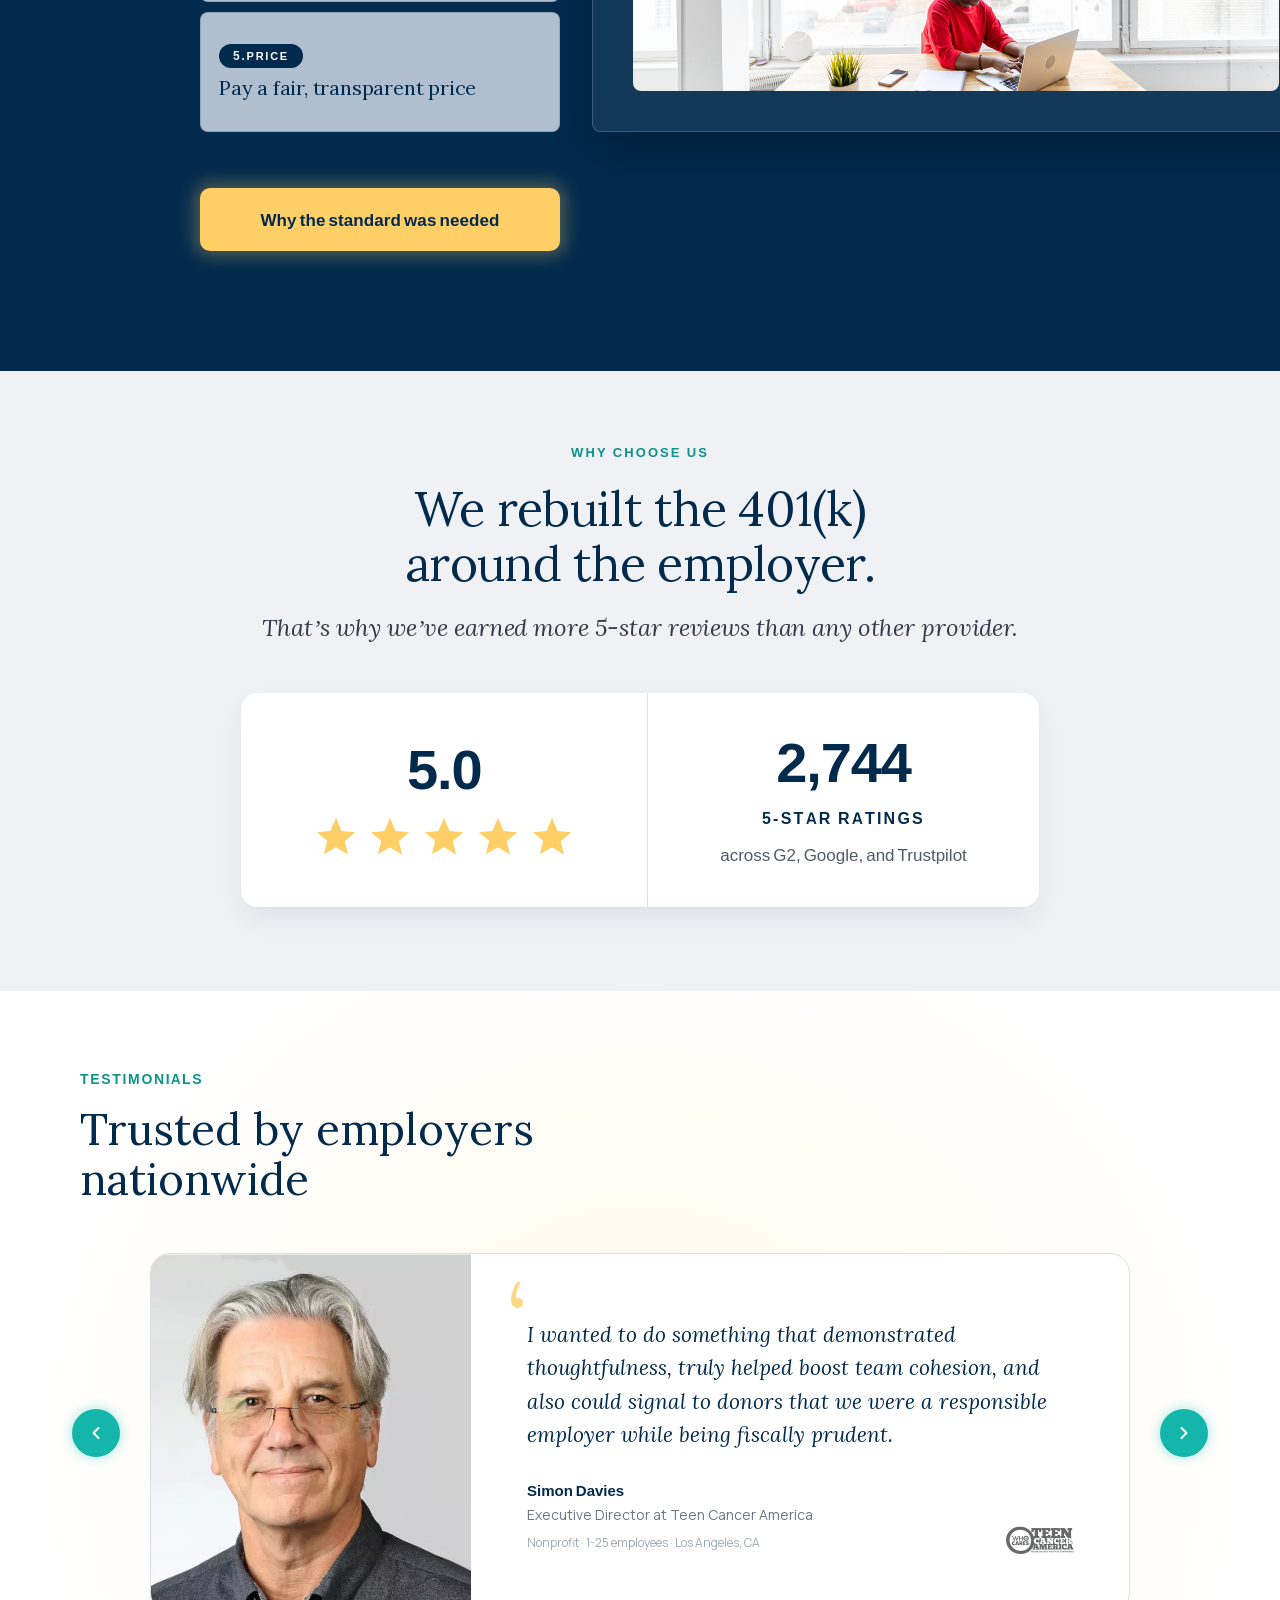
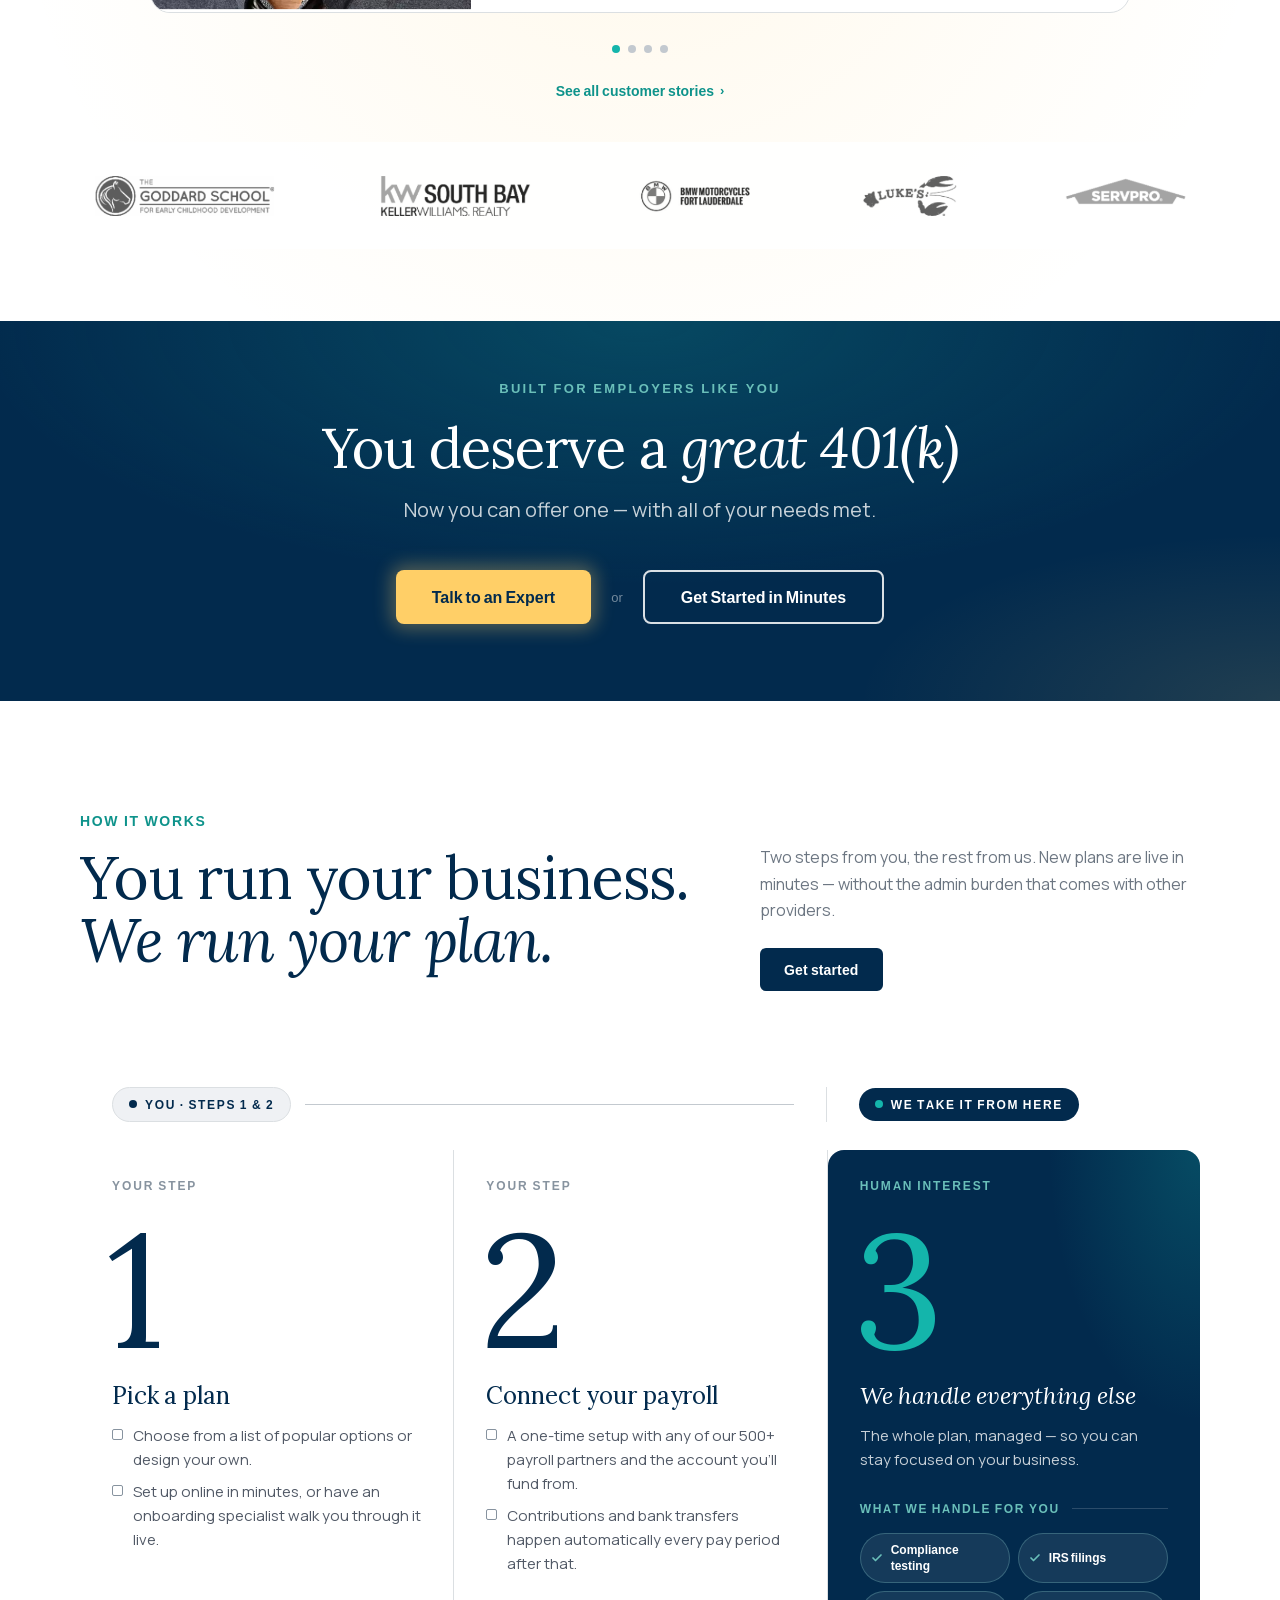
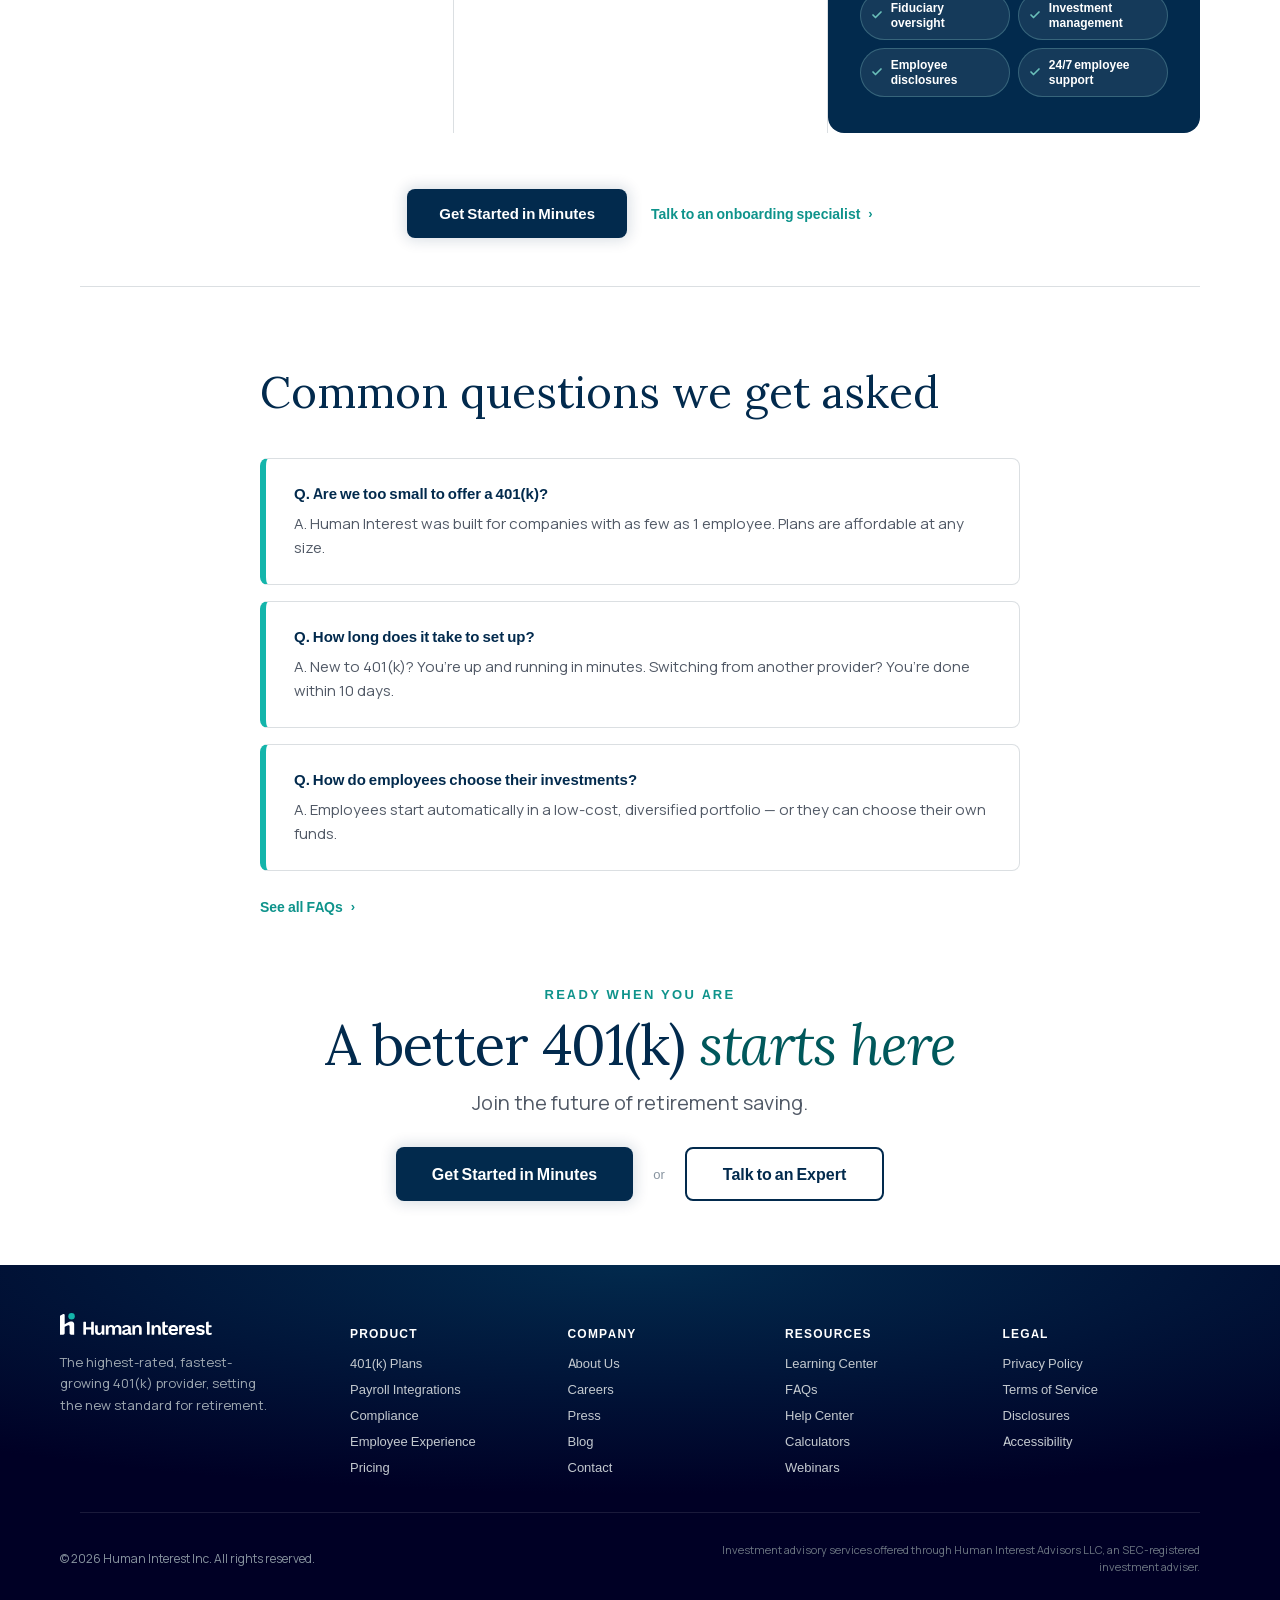
==== commit 47c80bee: "Benchmark photos: Compliance v2, Employee Experience, remove photo borders Co-authored-by: Cursor <c" ====
--- a/index.html
+++ b/index.html
@@ -31,6 +31,6 @@
   <script src="vendor/react.production.min.js"></script>
   <script src="vendor/react-dom.production.min.js"></script>
   <script src="vendor/babel.min.js"></script>
-  <script src="scripts/boot.js?v=20260604-admin-photo"></script>
+  <script src="scripts/boot.js?v=20260604-compliance-v2b"></script>
 </body>
 </html>
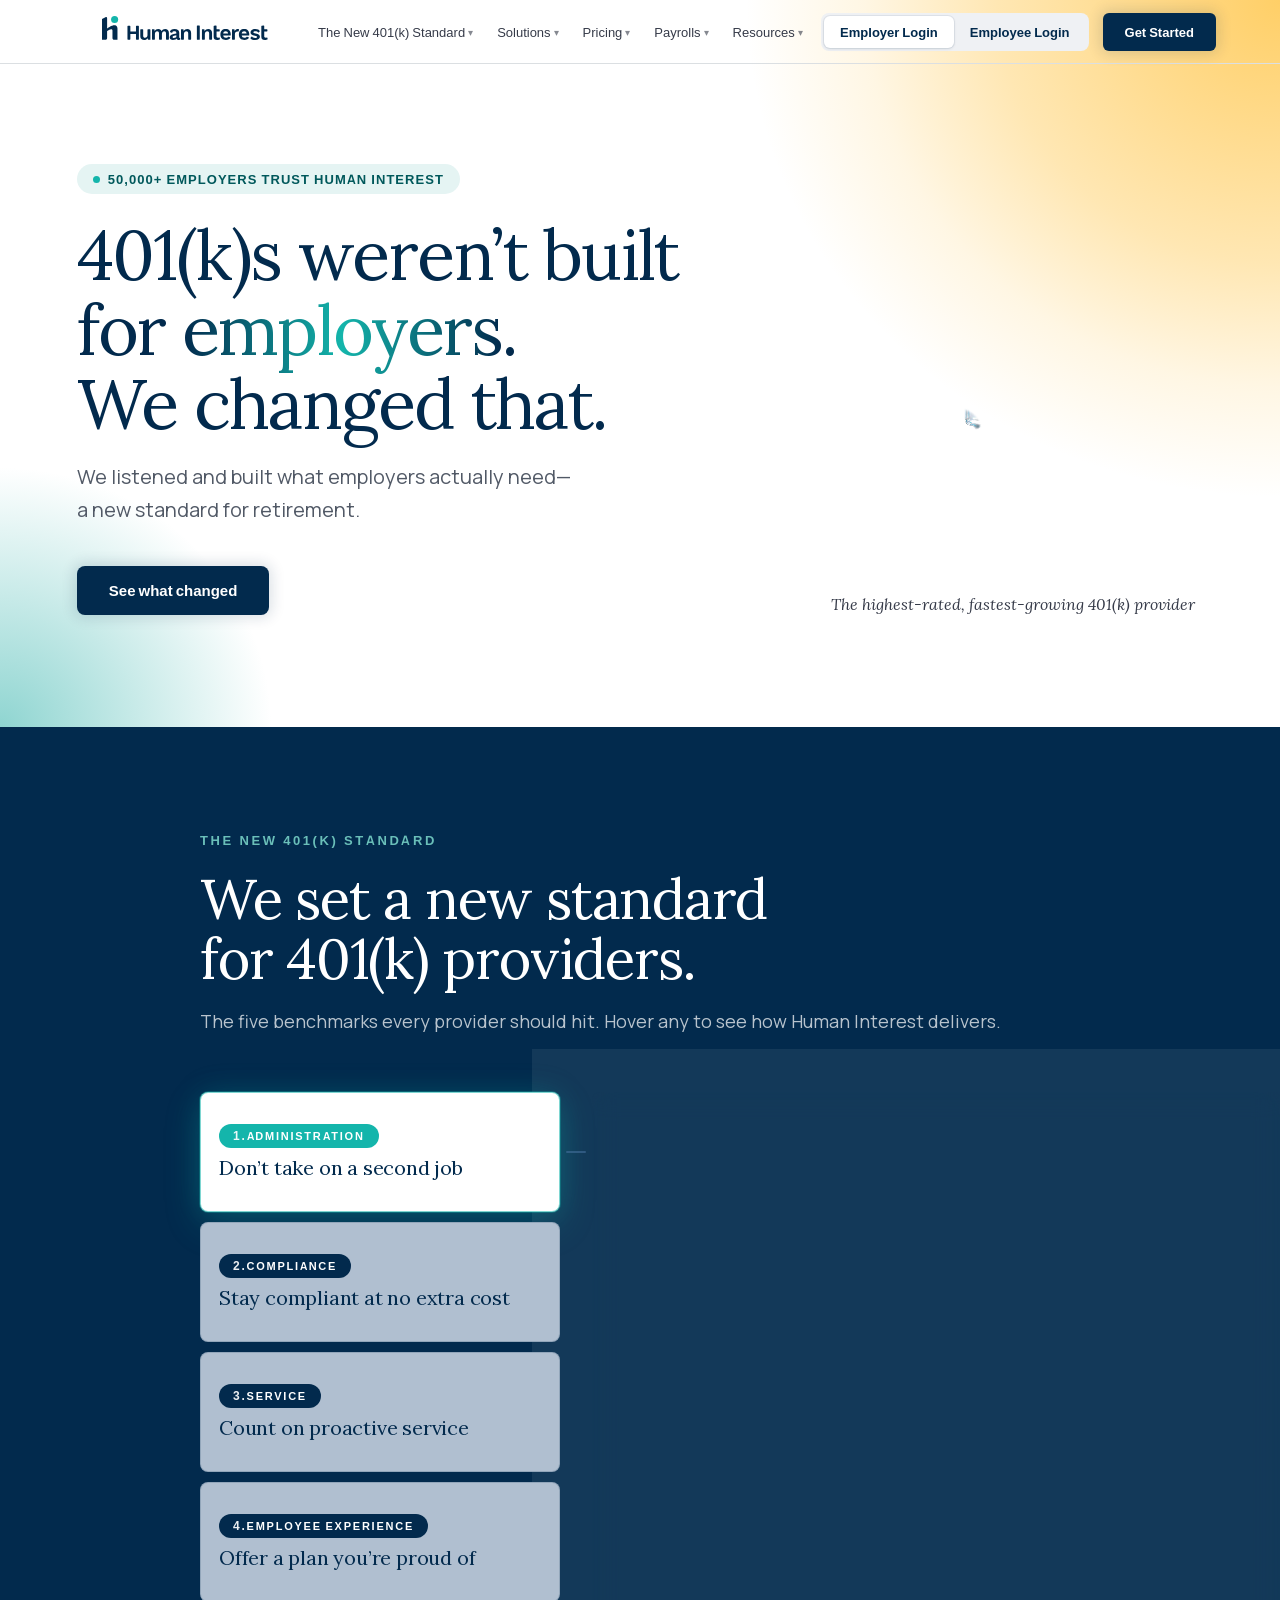
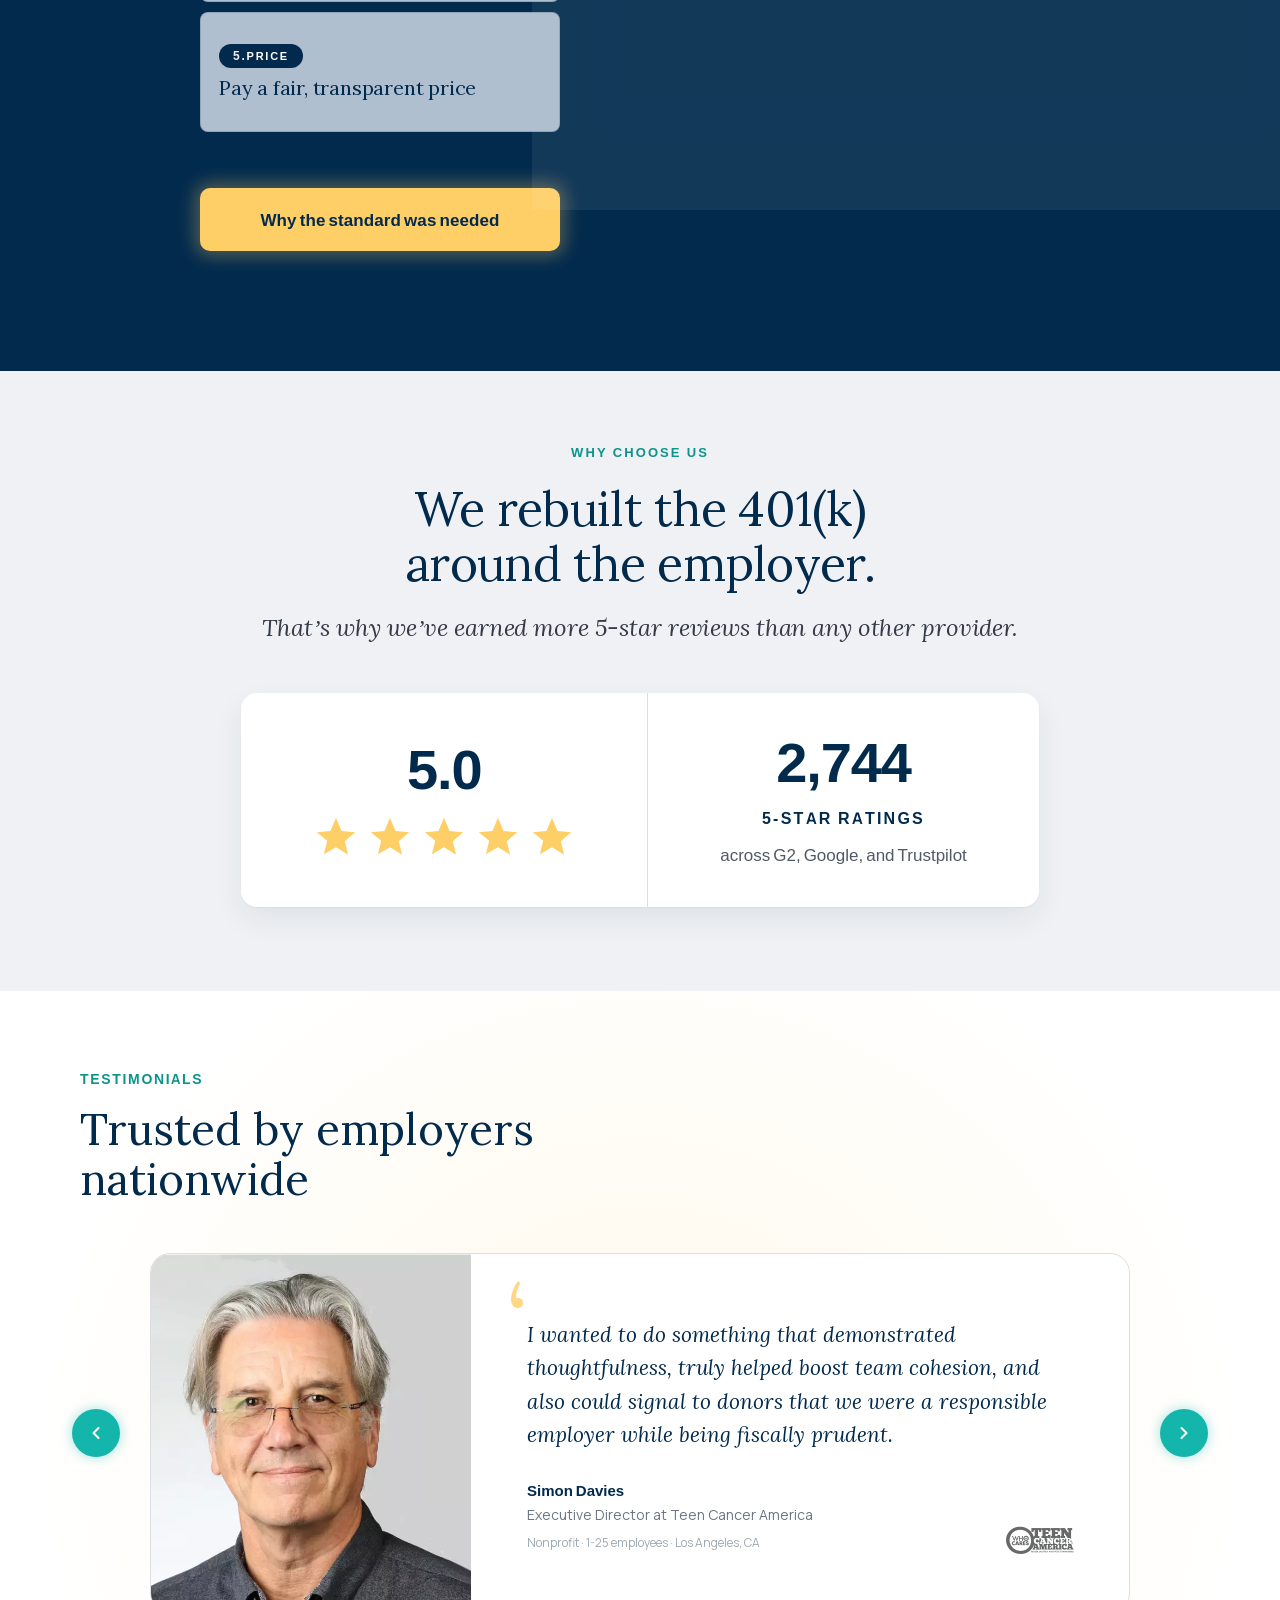
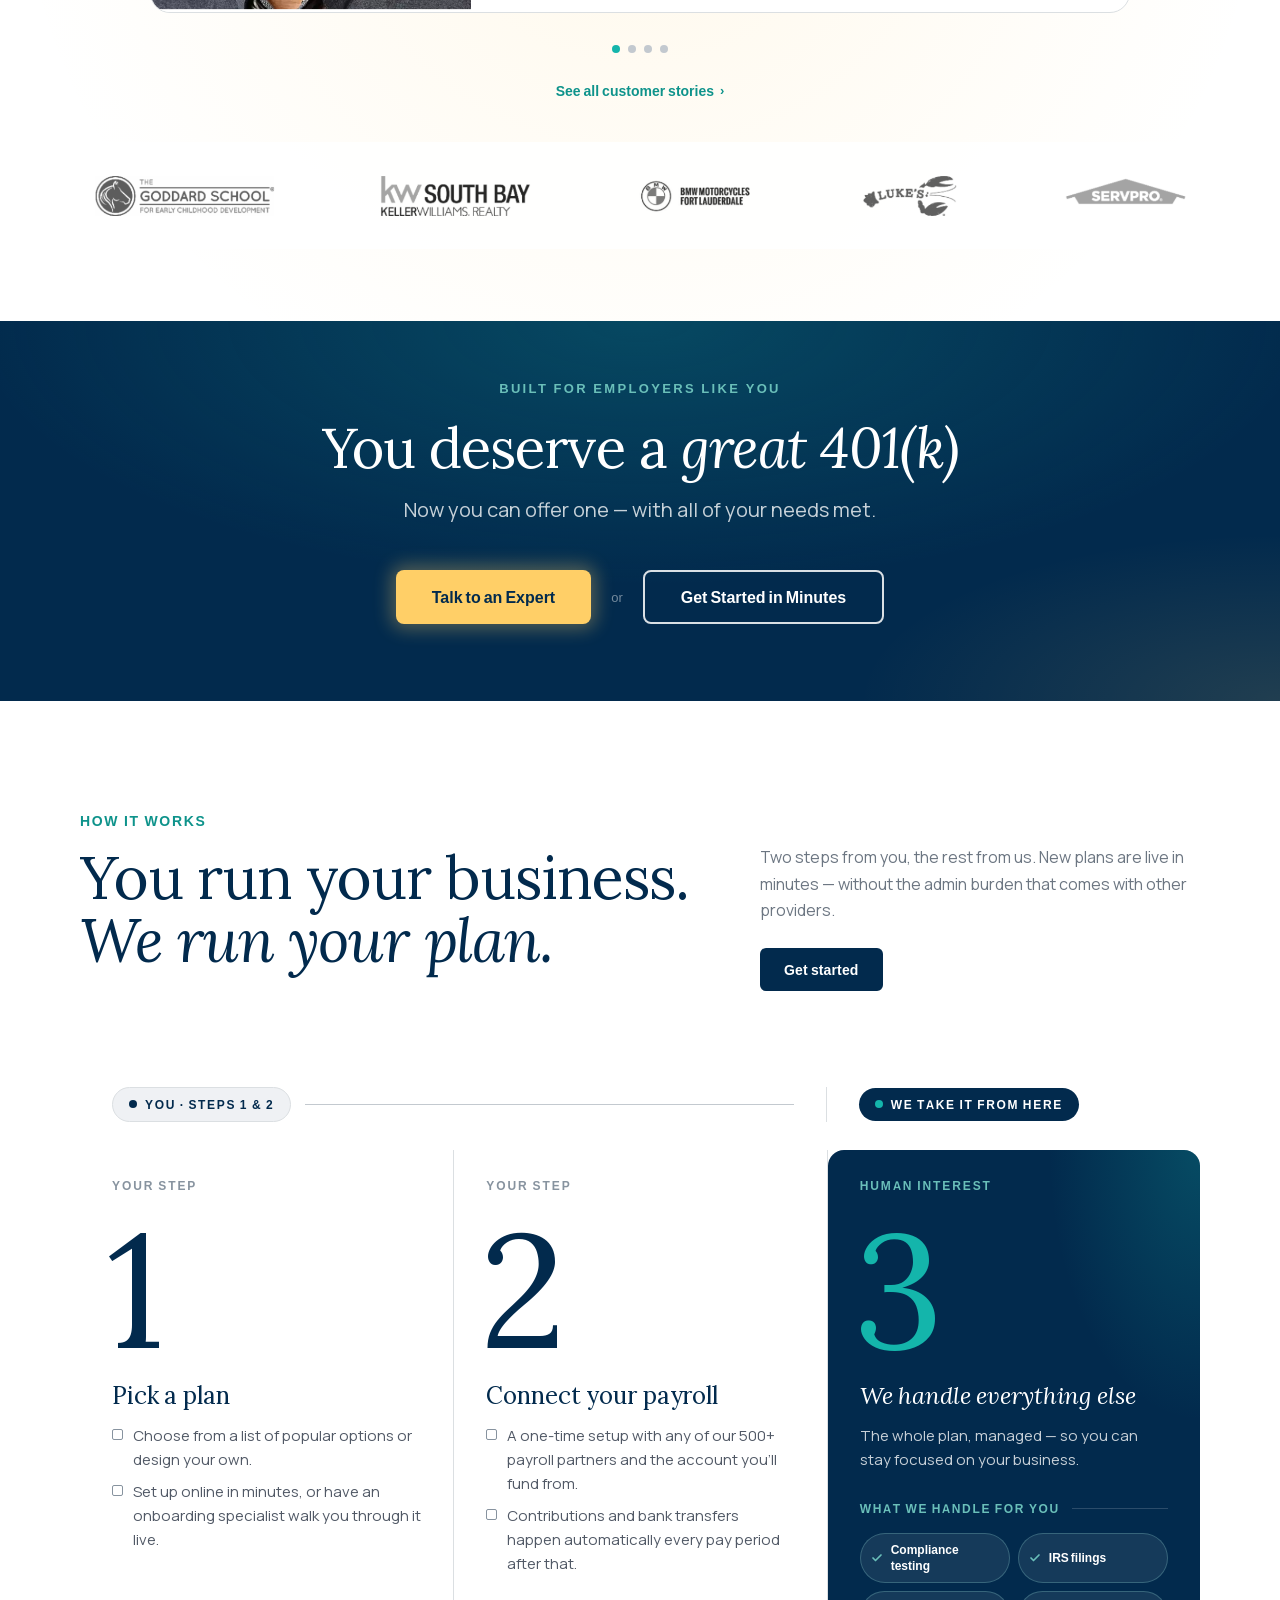
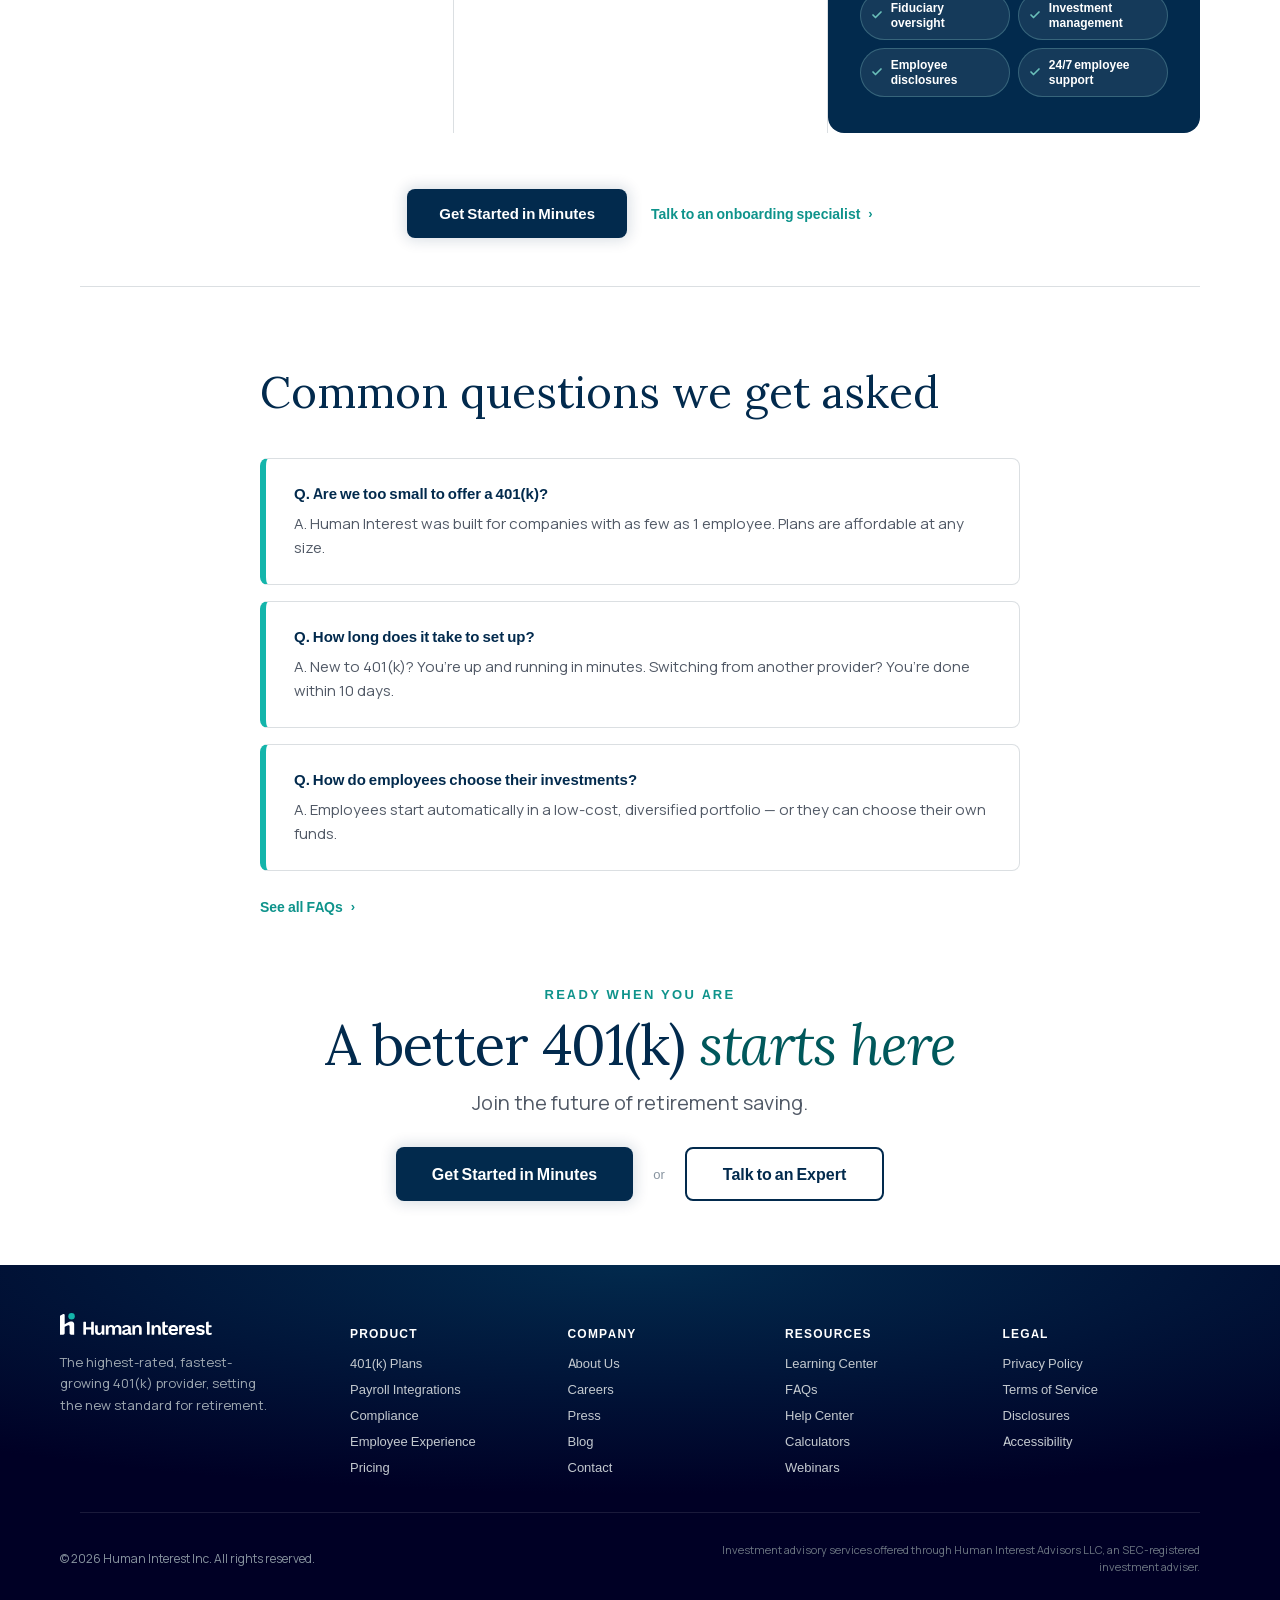
==== commit 60cd56d0: "Compliance benchmark photo v5 Co-authored-by: Cursor <cursoragent@cursor.com>" ====
--- a/index.html
+++ b/index.html
@@ -31,6 +31,6 @@
   <script src="vendor/react.production.min.js"></script>
   <script src="vendor/react-dom.production.min.js"></script>
   <script src="vendor/babel.min.js"></script>
-  <script src="scripts/boot.js?v=20260604-compliance-v2b"></script>
+  <script src="scripts/boot.js?v=20260604-compliance-v5"></script>
 </body>
 </html>
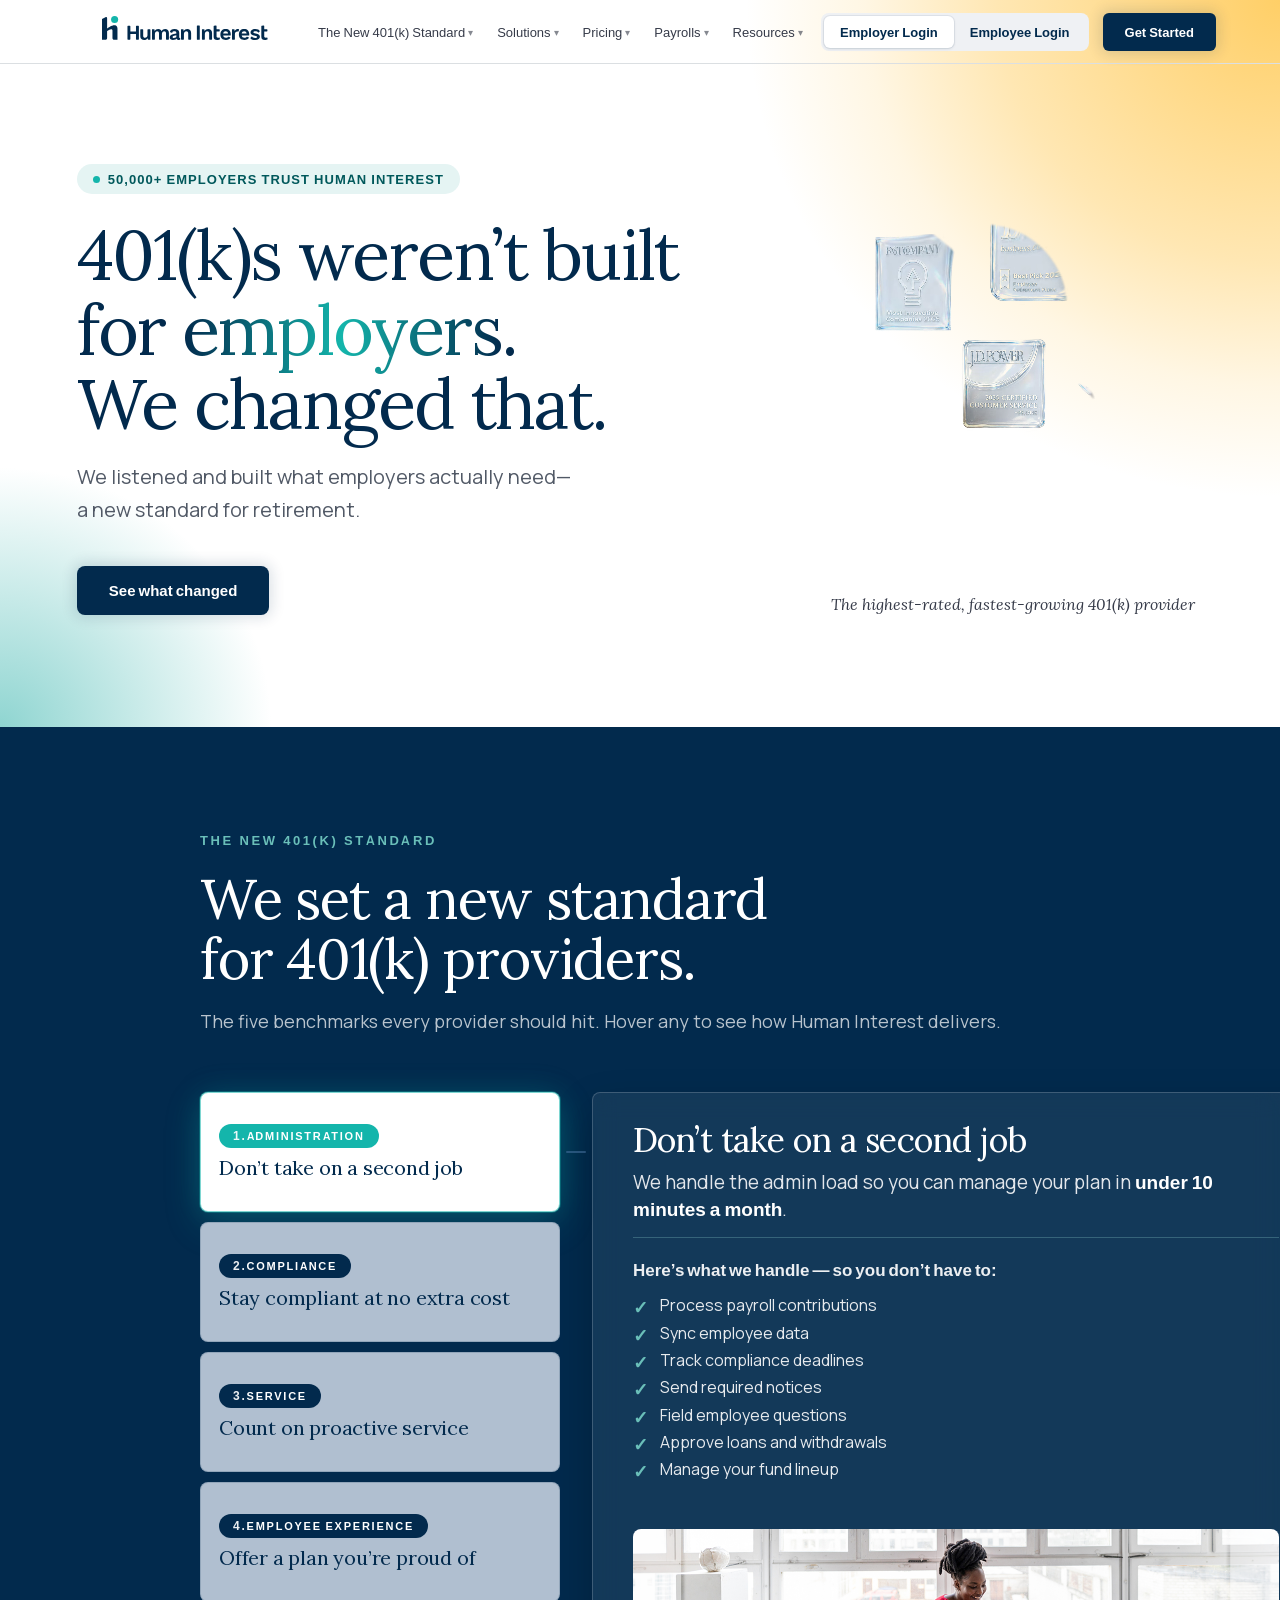
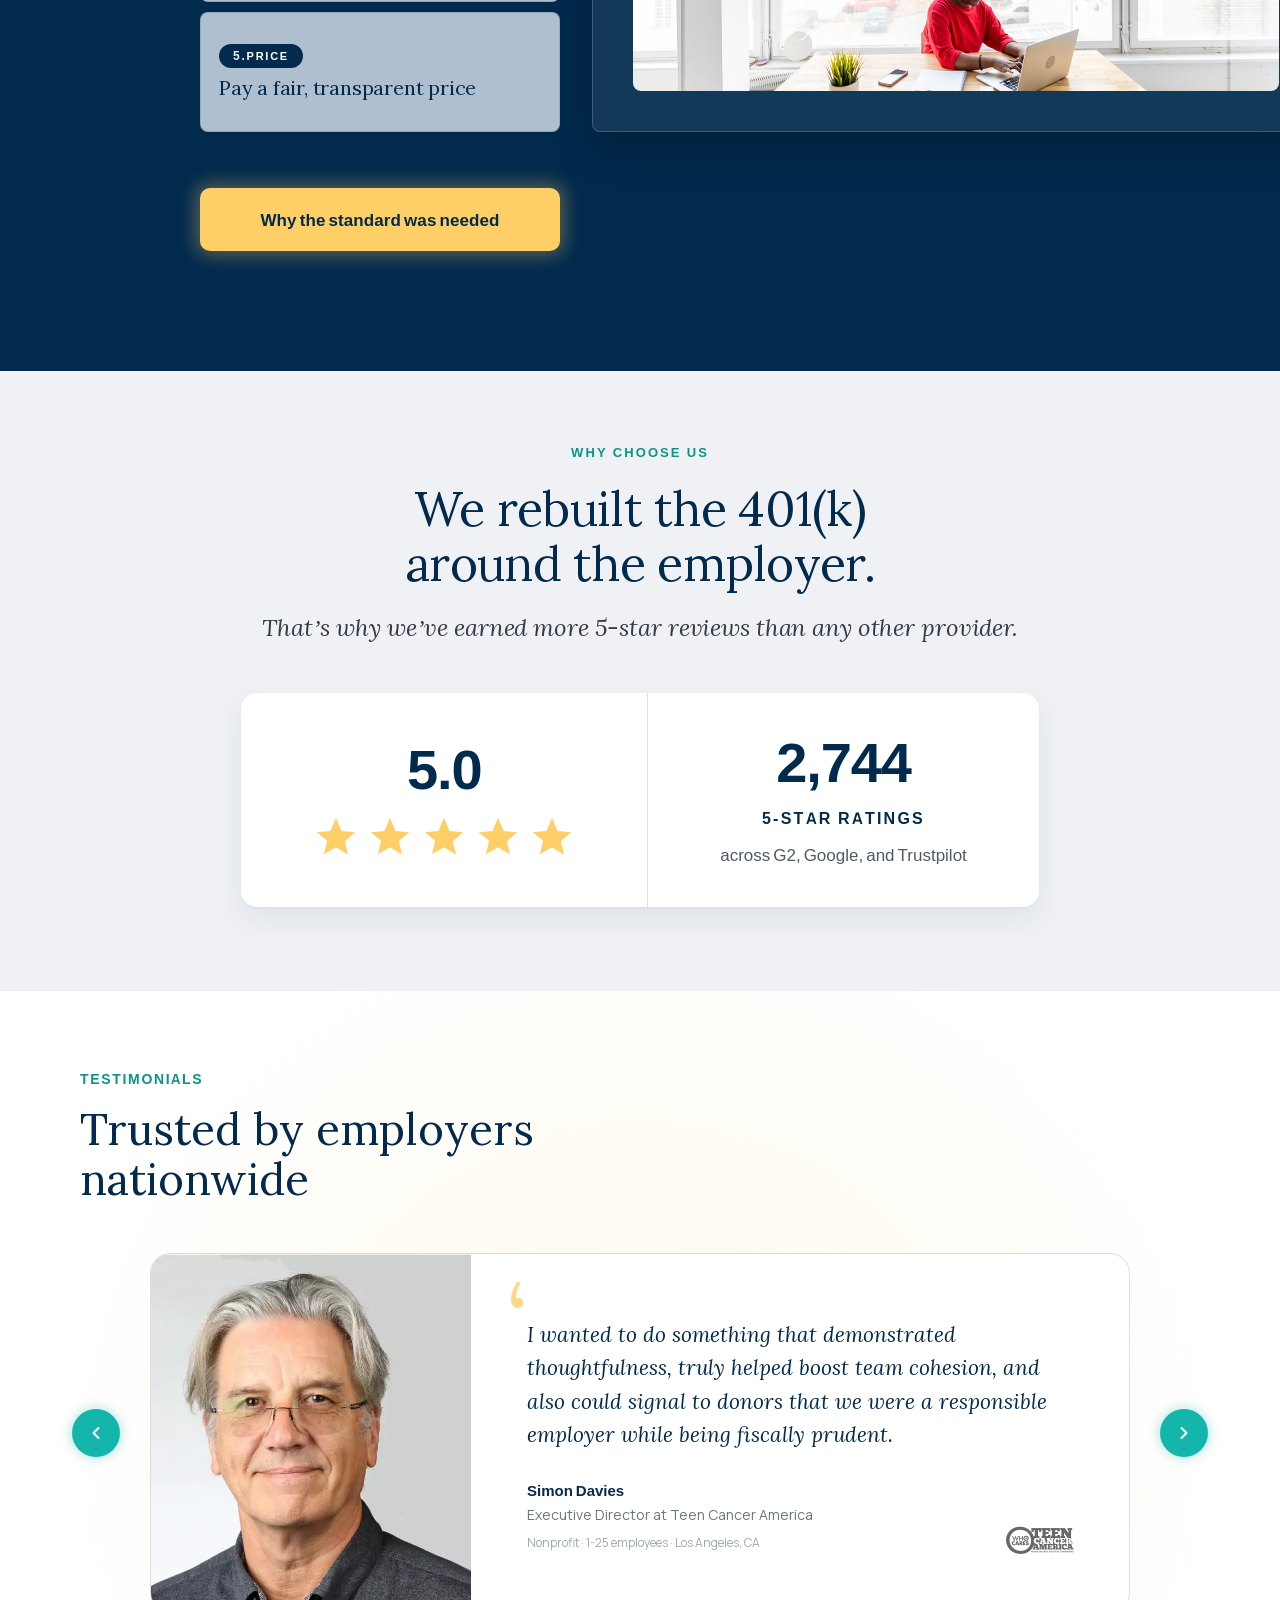
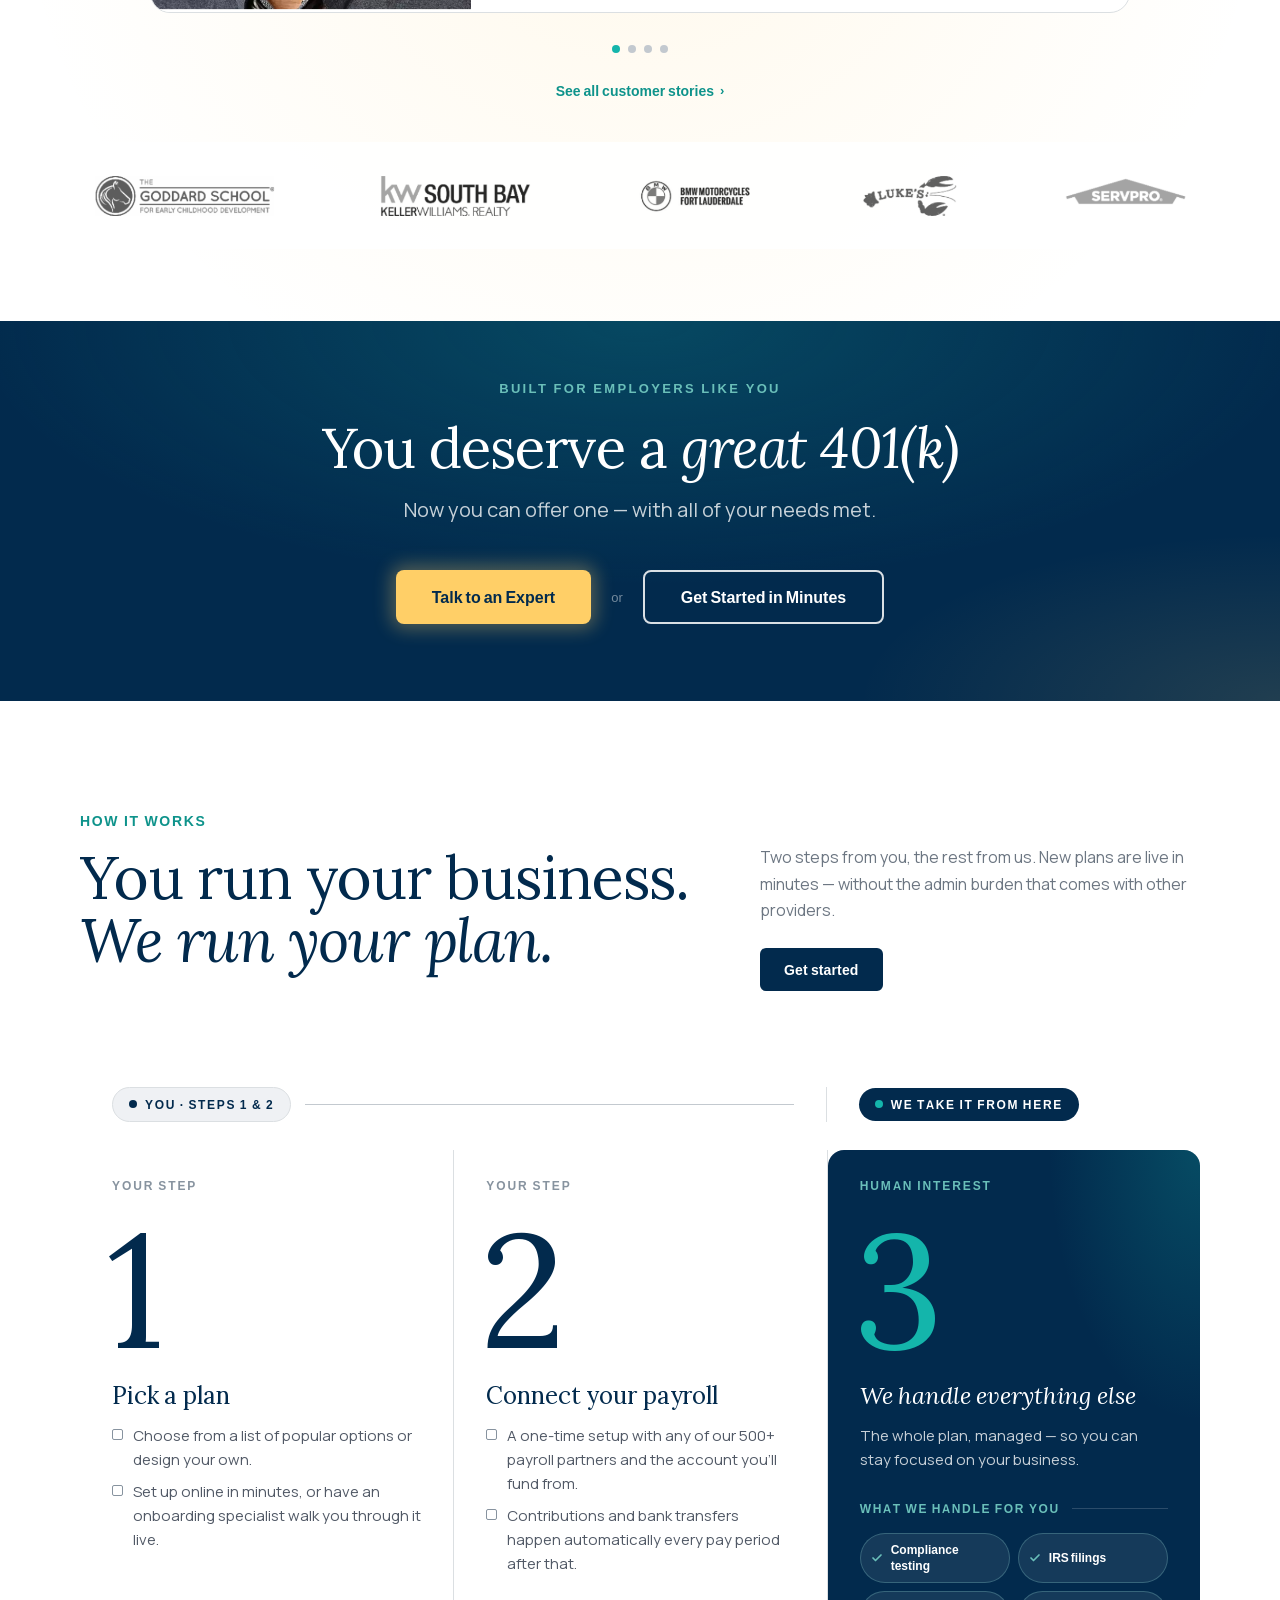
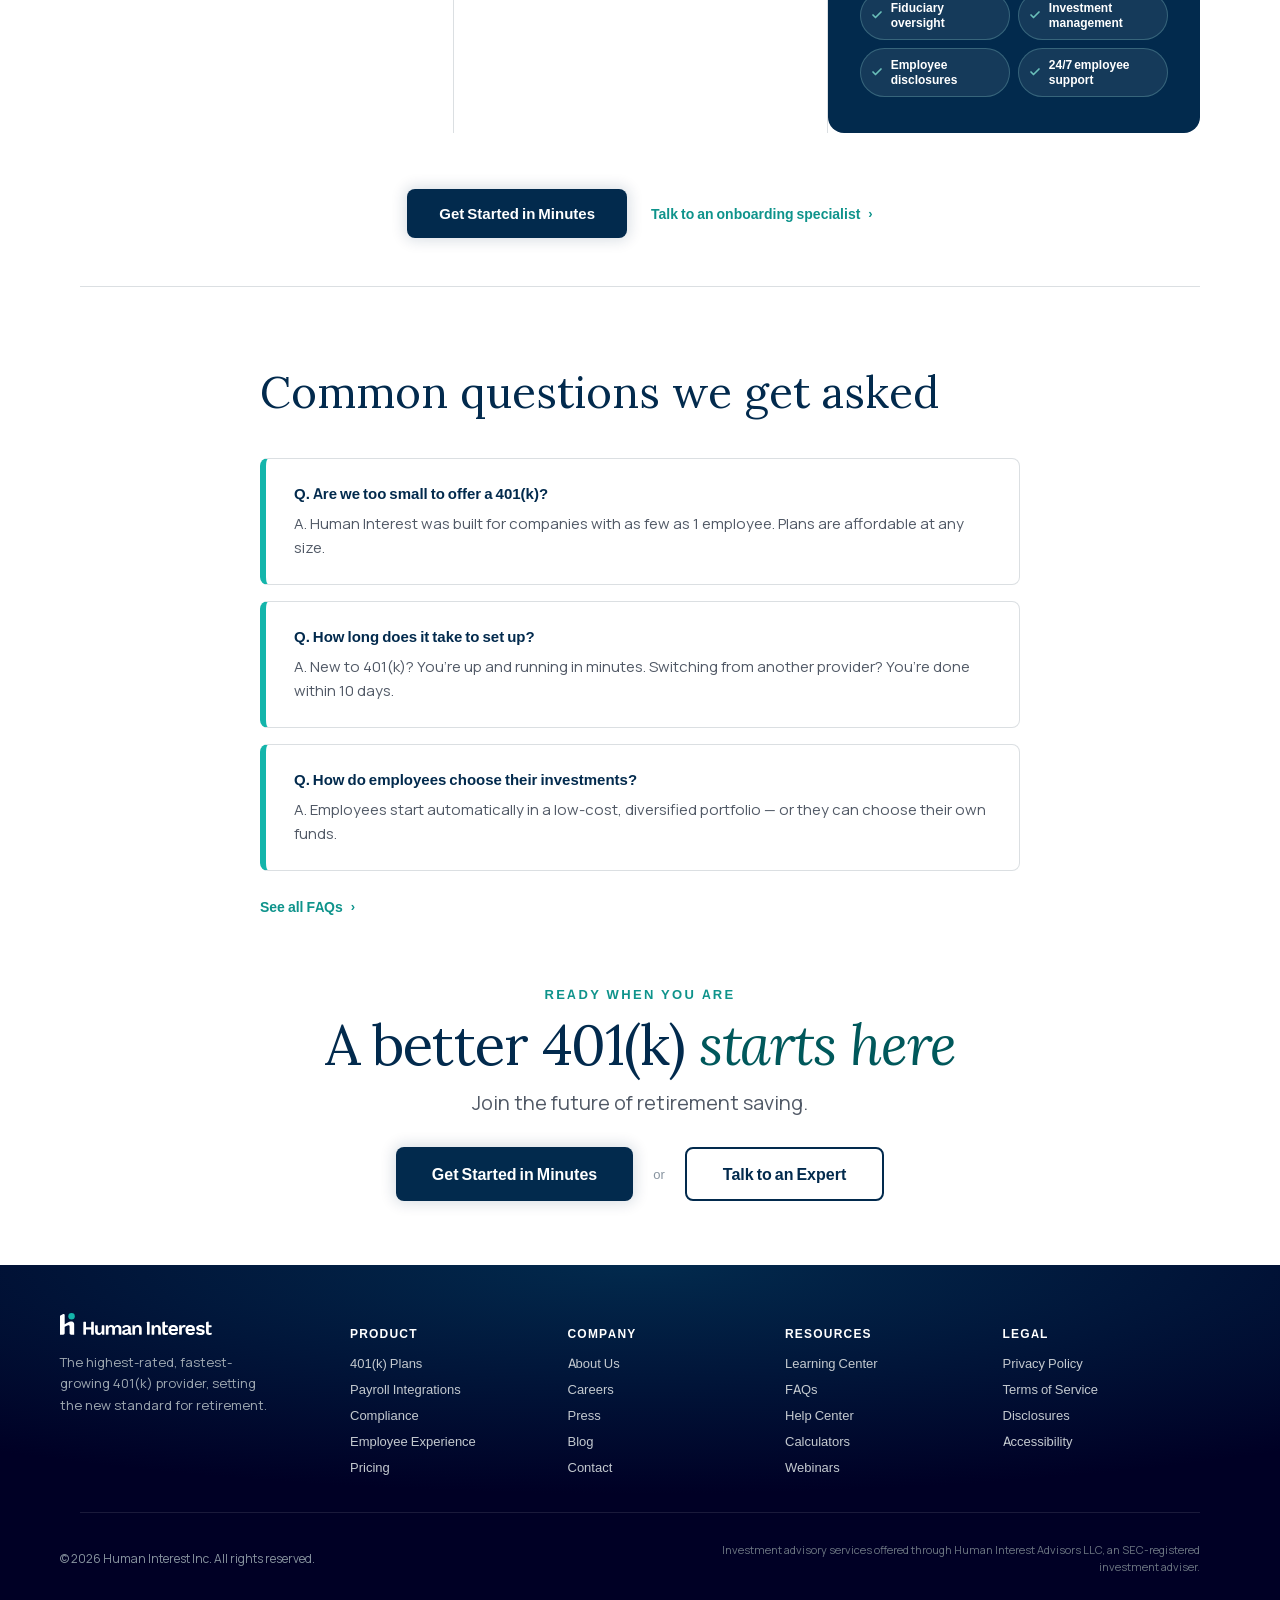
==== commit d48f6f86: "Compliance benchmark photo v8 Co-authored-by: Cursor <cursoragent@cursor.com>" ====
--- a/index.html
+++ b/index.html
@@ -31,6 +31,6 @@
   <script src="vendor/react.production.min.js"></script>
   <script src="vendor/react-dom.production.min.js"></script>
   <script src="vendor/babel.min.js"></script>
-  <script src="scripts/boot.js?v=20260604-compliance-v5"></script>
+  <script src="scripts/boot.js?v=20260604-compliance-v8"></script>
 </body>
 </html>
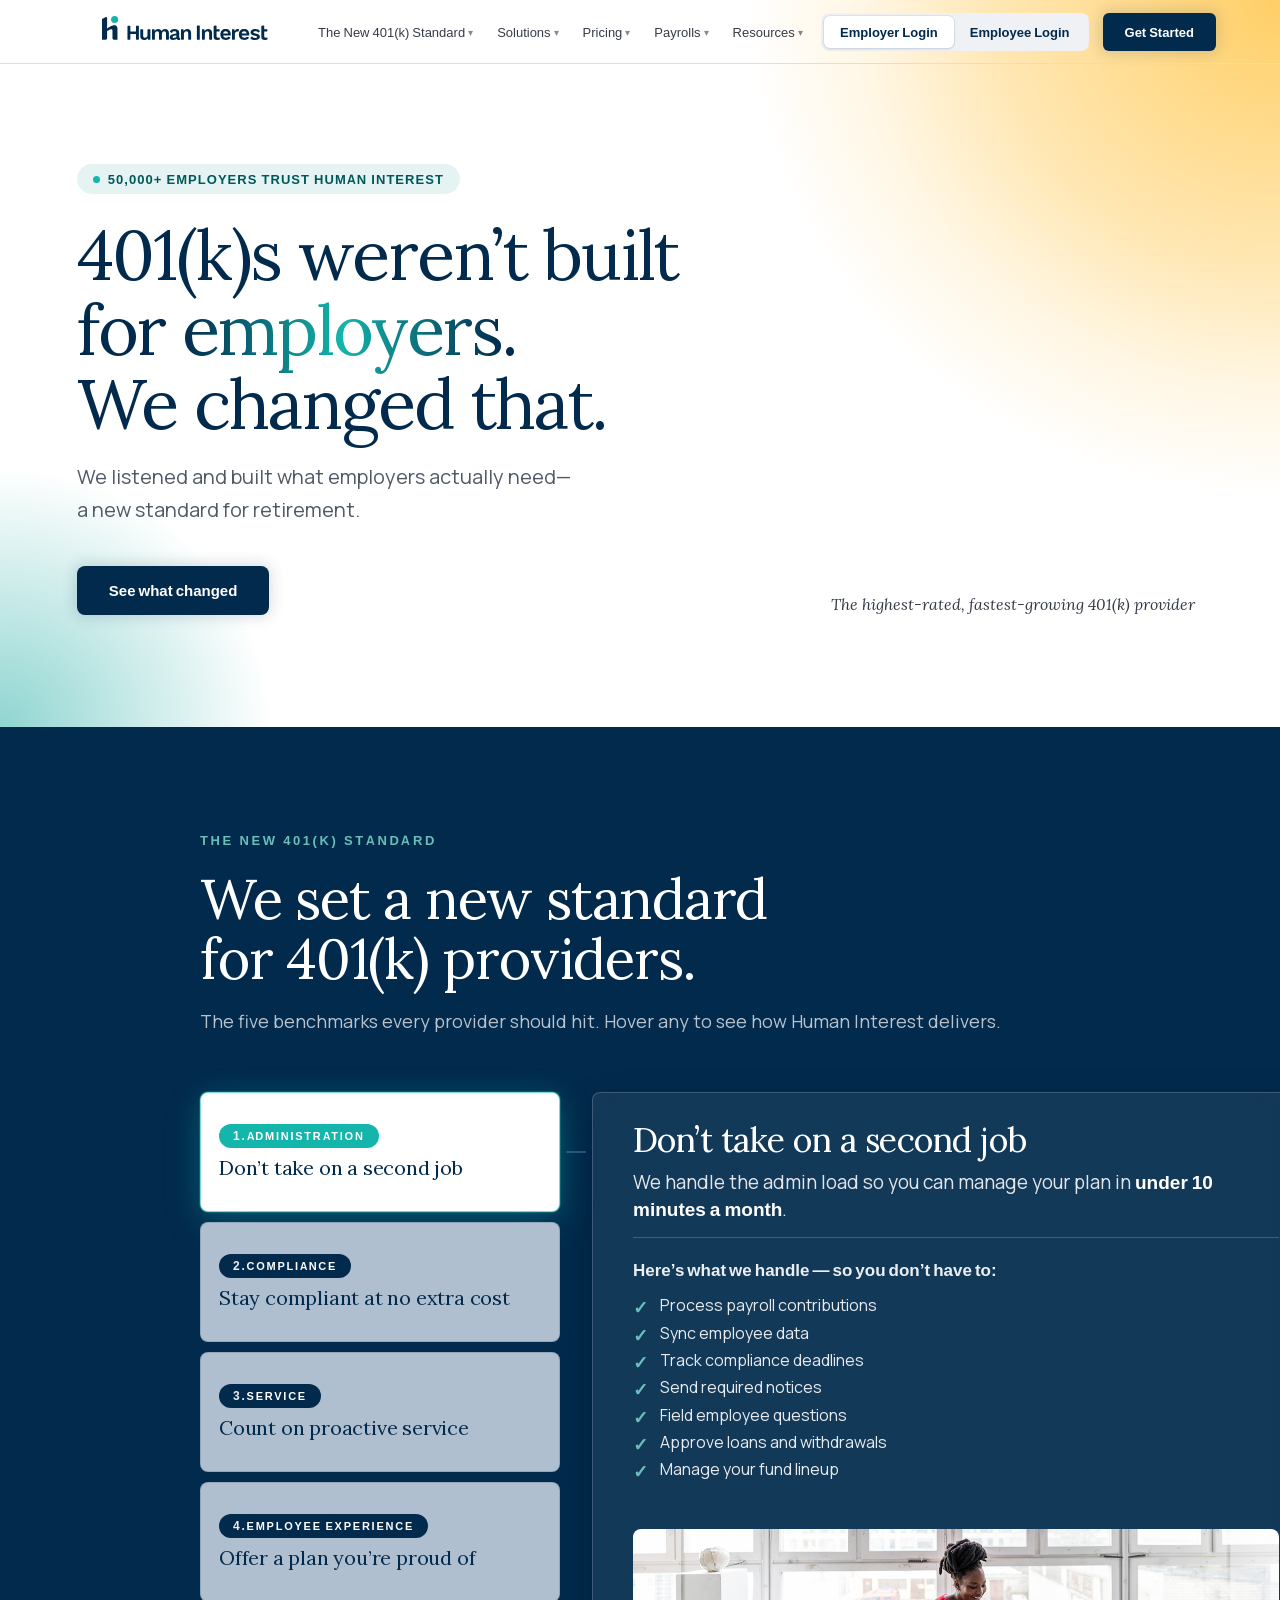
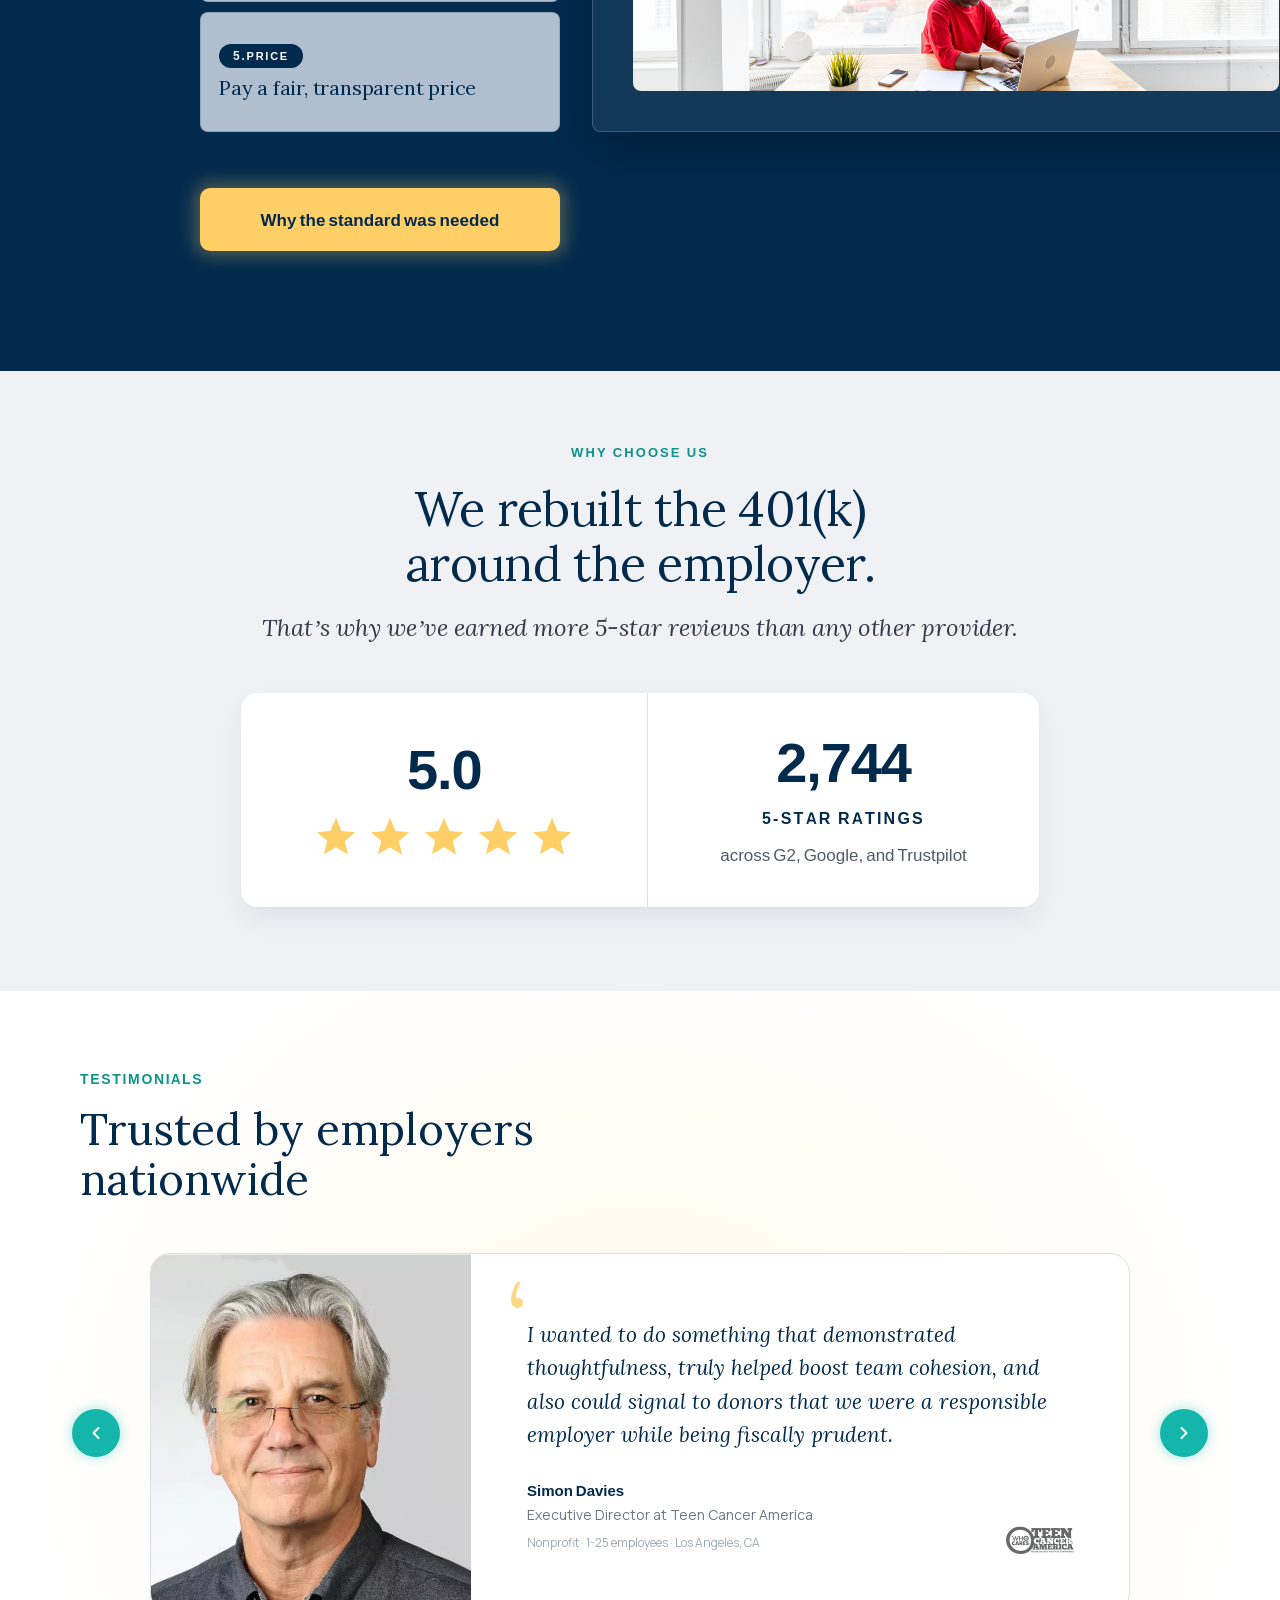
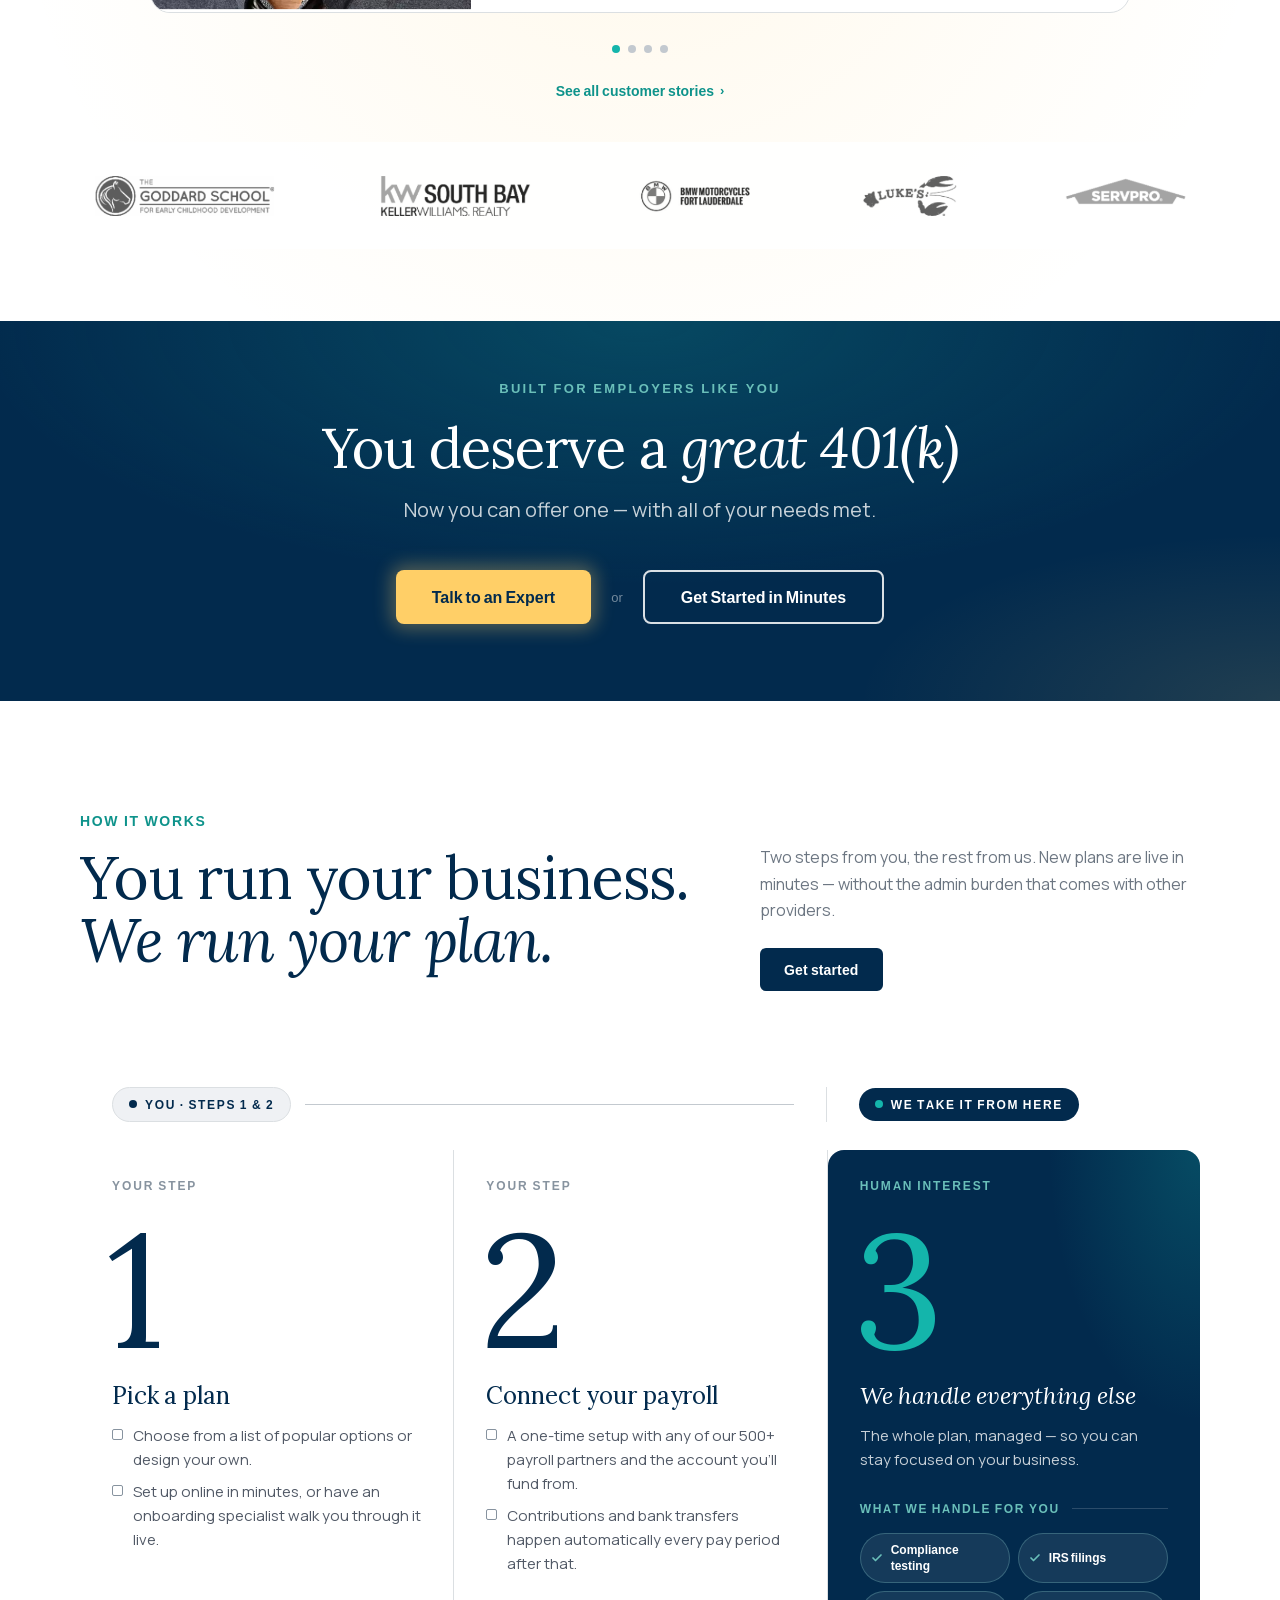
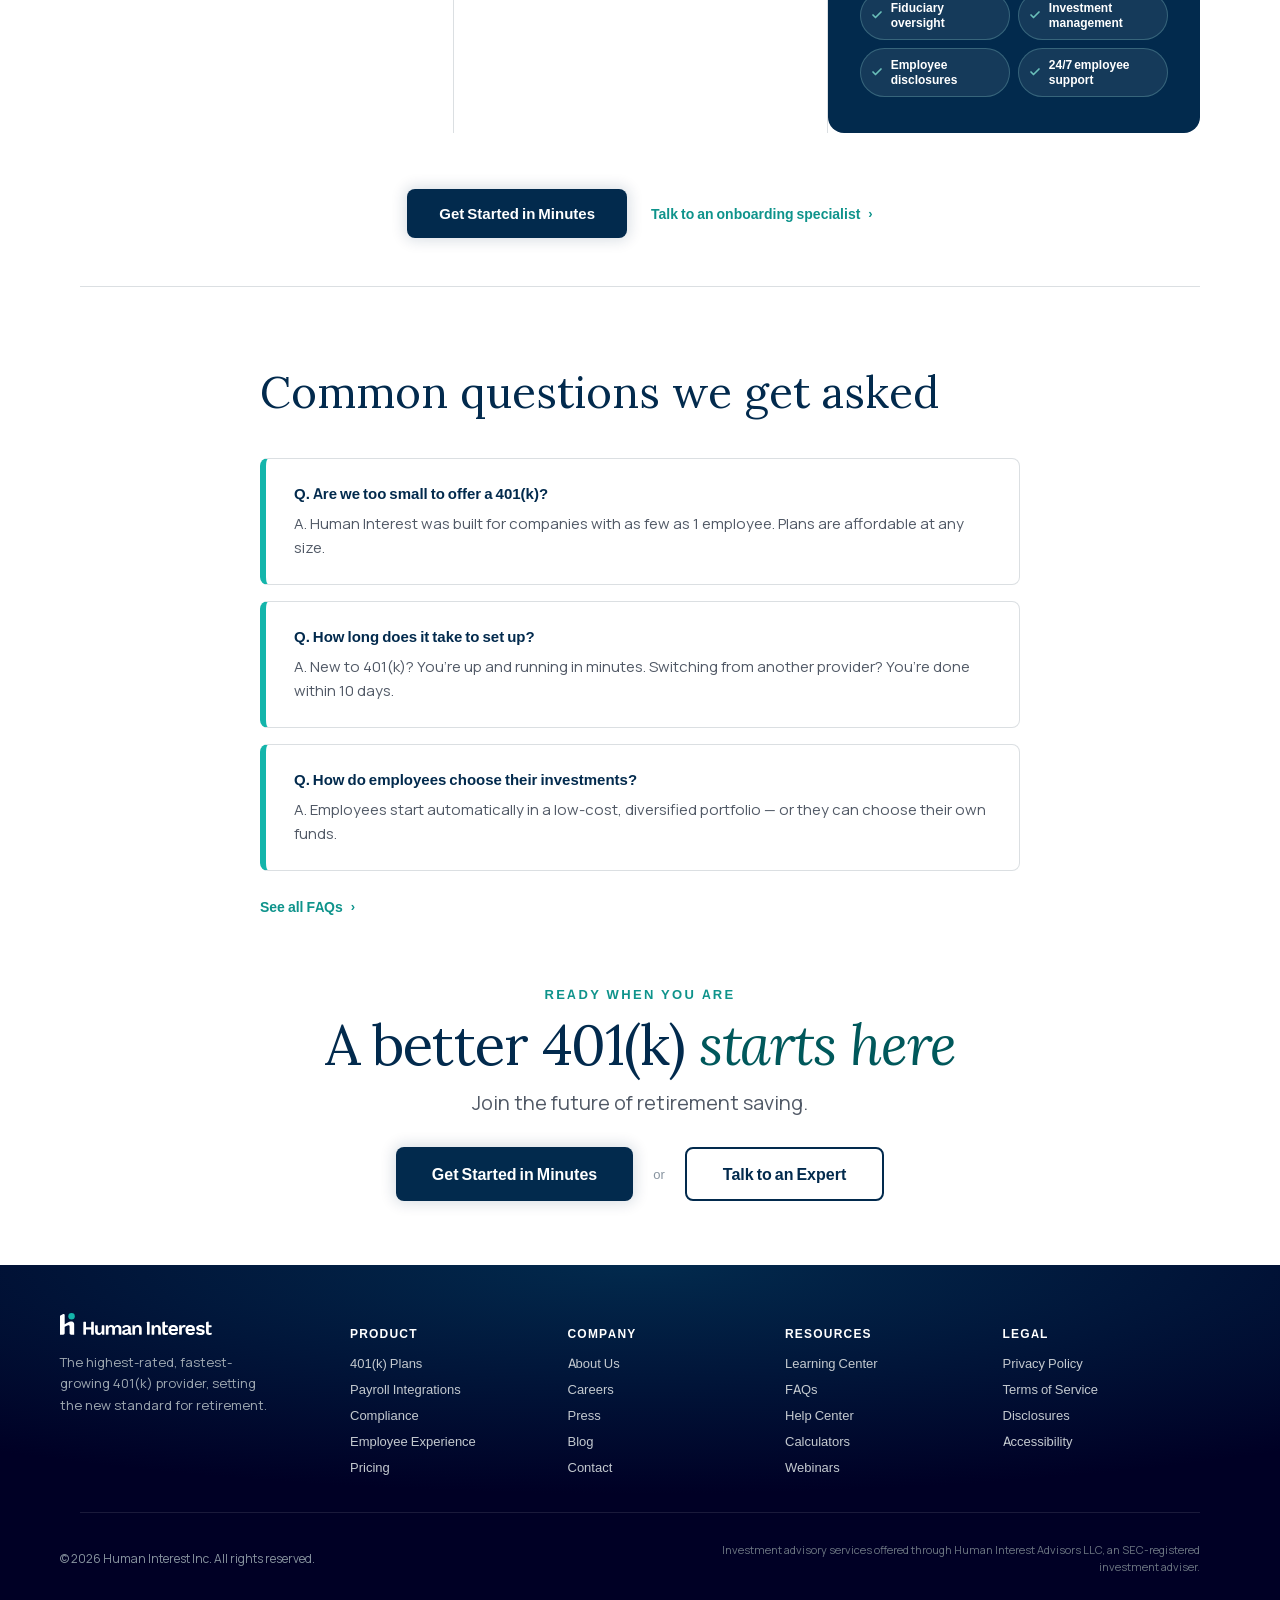
==== commit b31ca7ef: "Compliance benchmark photo v9 Co-authored-by: Cursor <cursoragent@cursor.com>" ====
--- a/index.html
+++ b/index.html
@@ -31,6 +31,6 @@
   <script src="vendor/react.production.min.js"></script>
   <script src="vendor/react-dom.production.min.js"></script>
   <script src="vendor/babel.min.js"></script>
-  <script src="scripts/boot.js?v=20260604-compliance-v8"></script>
+  <script src="scripts/boot.js?v=20260604-compliance-v9"></script>
 </body>
 </html>
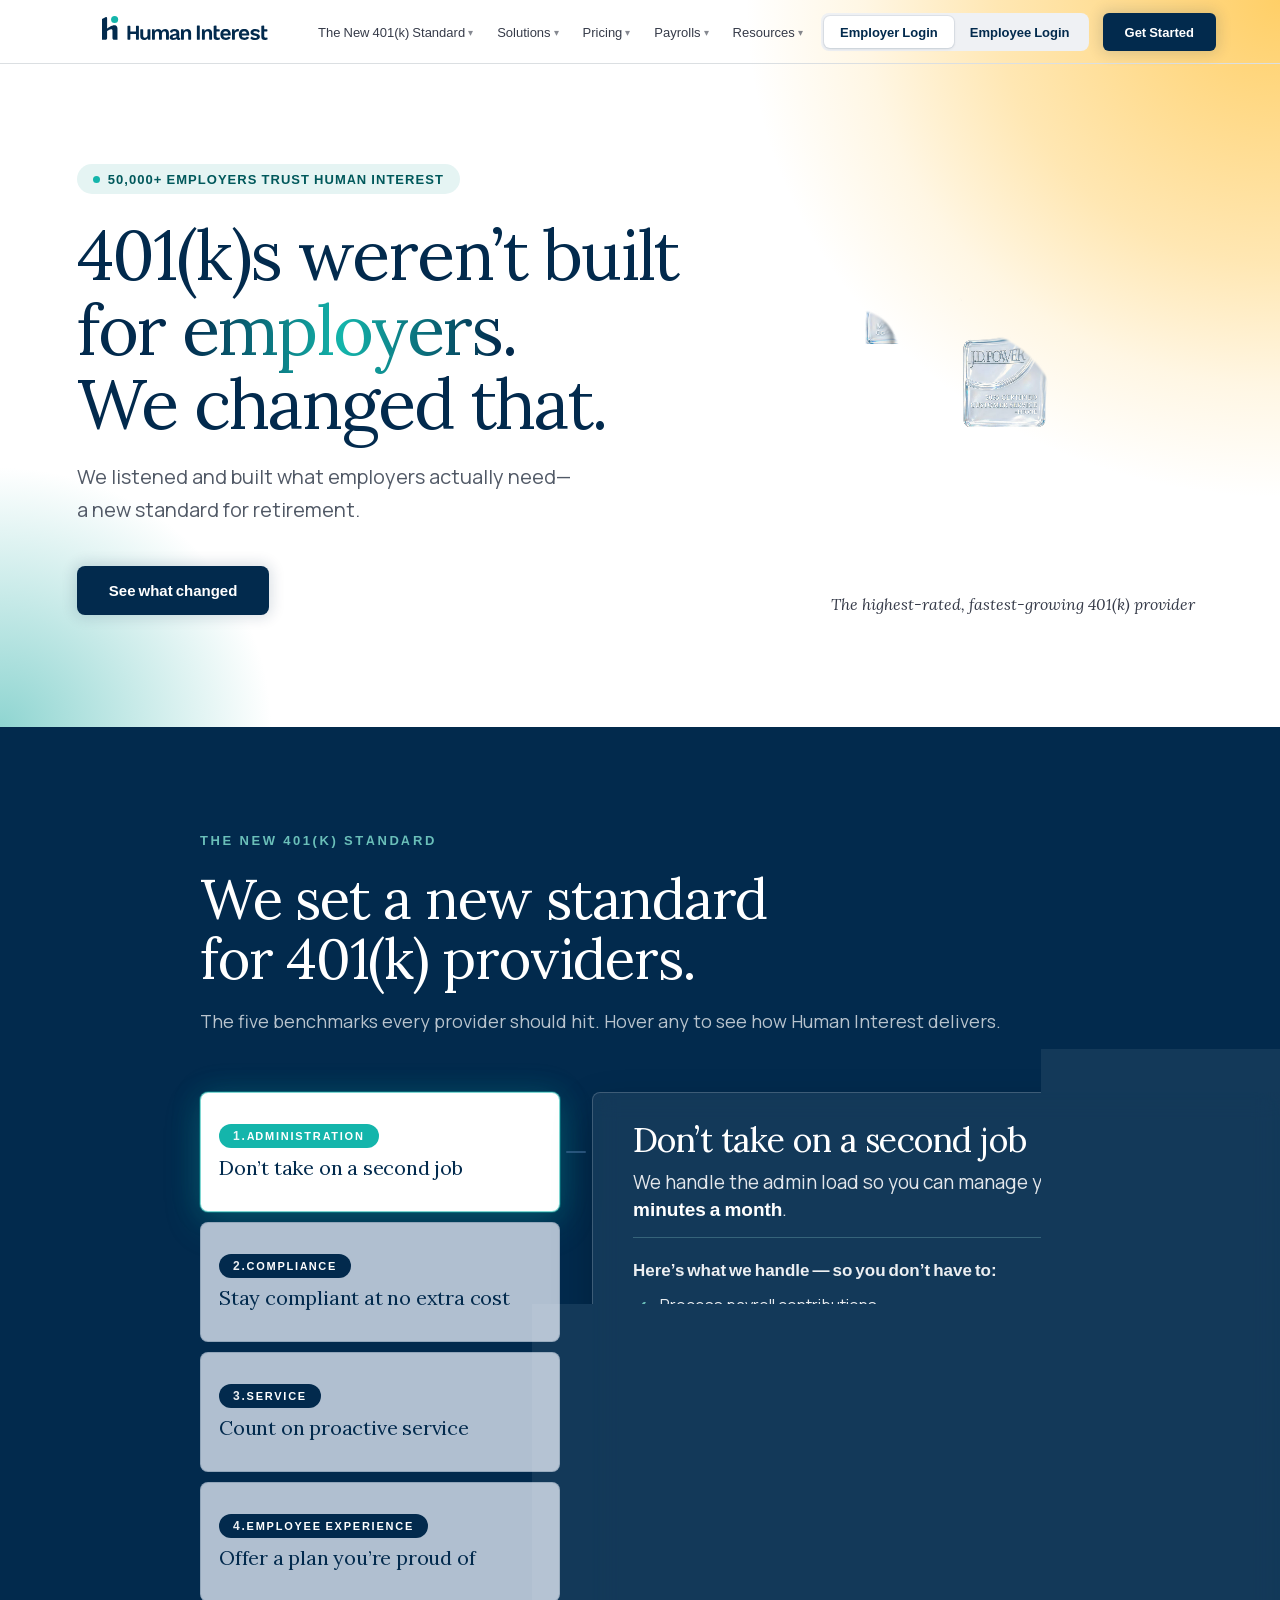
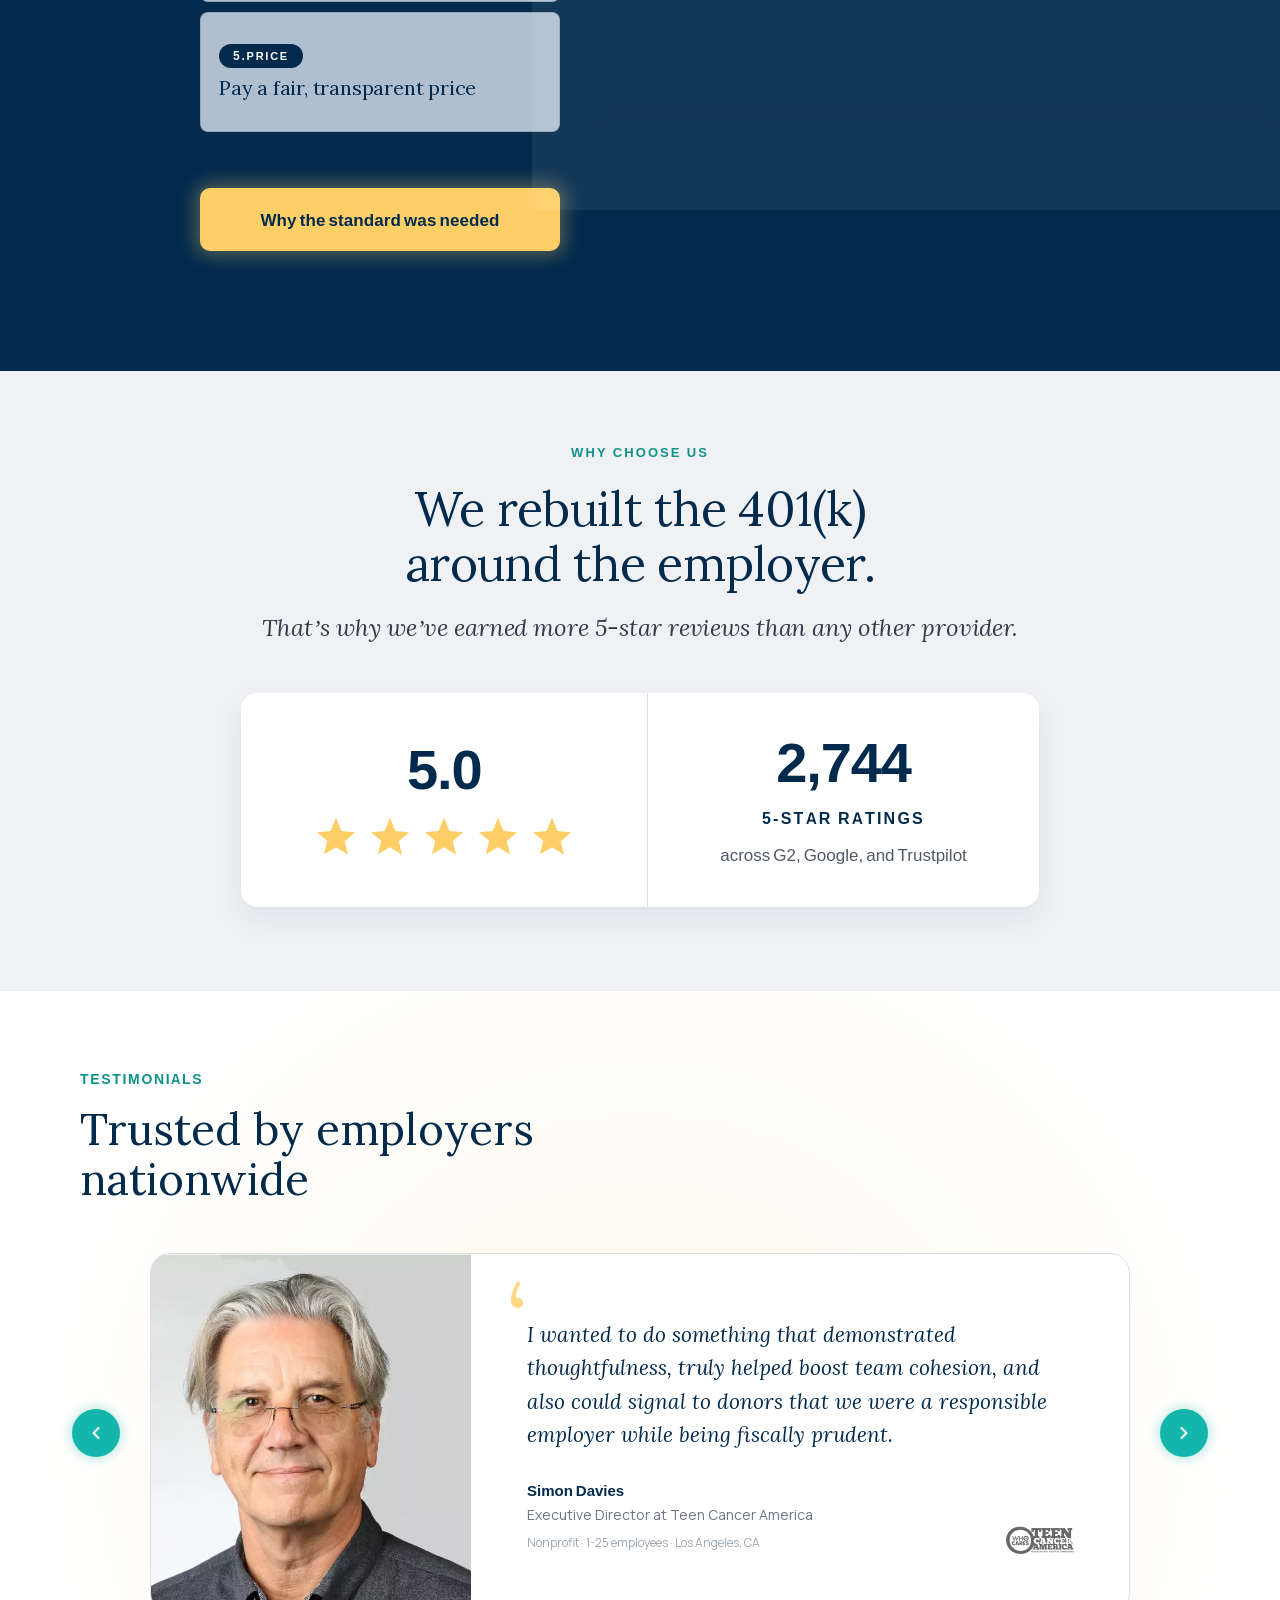
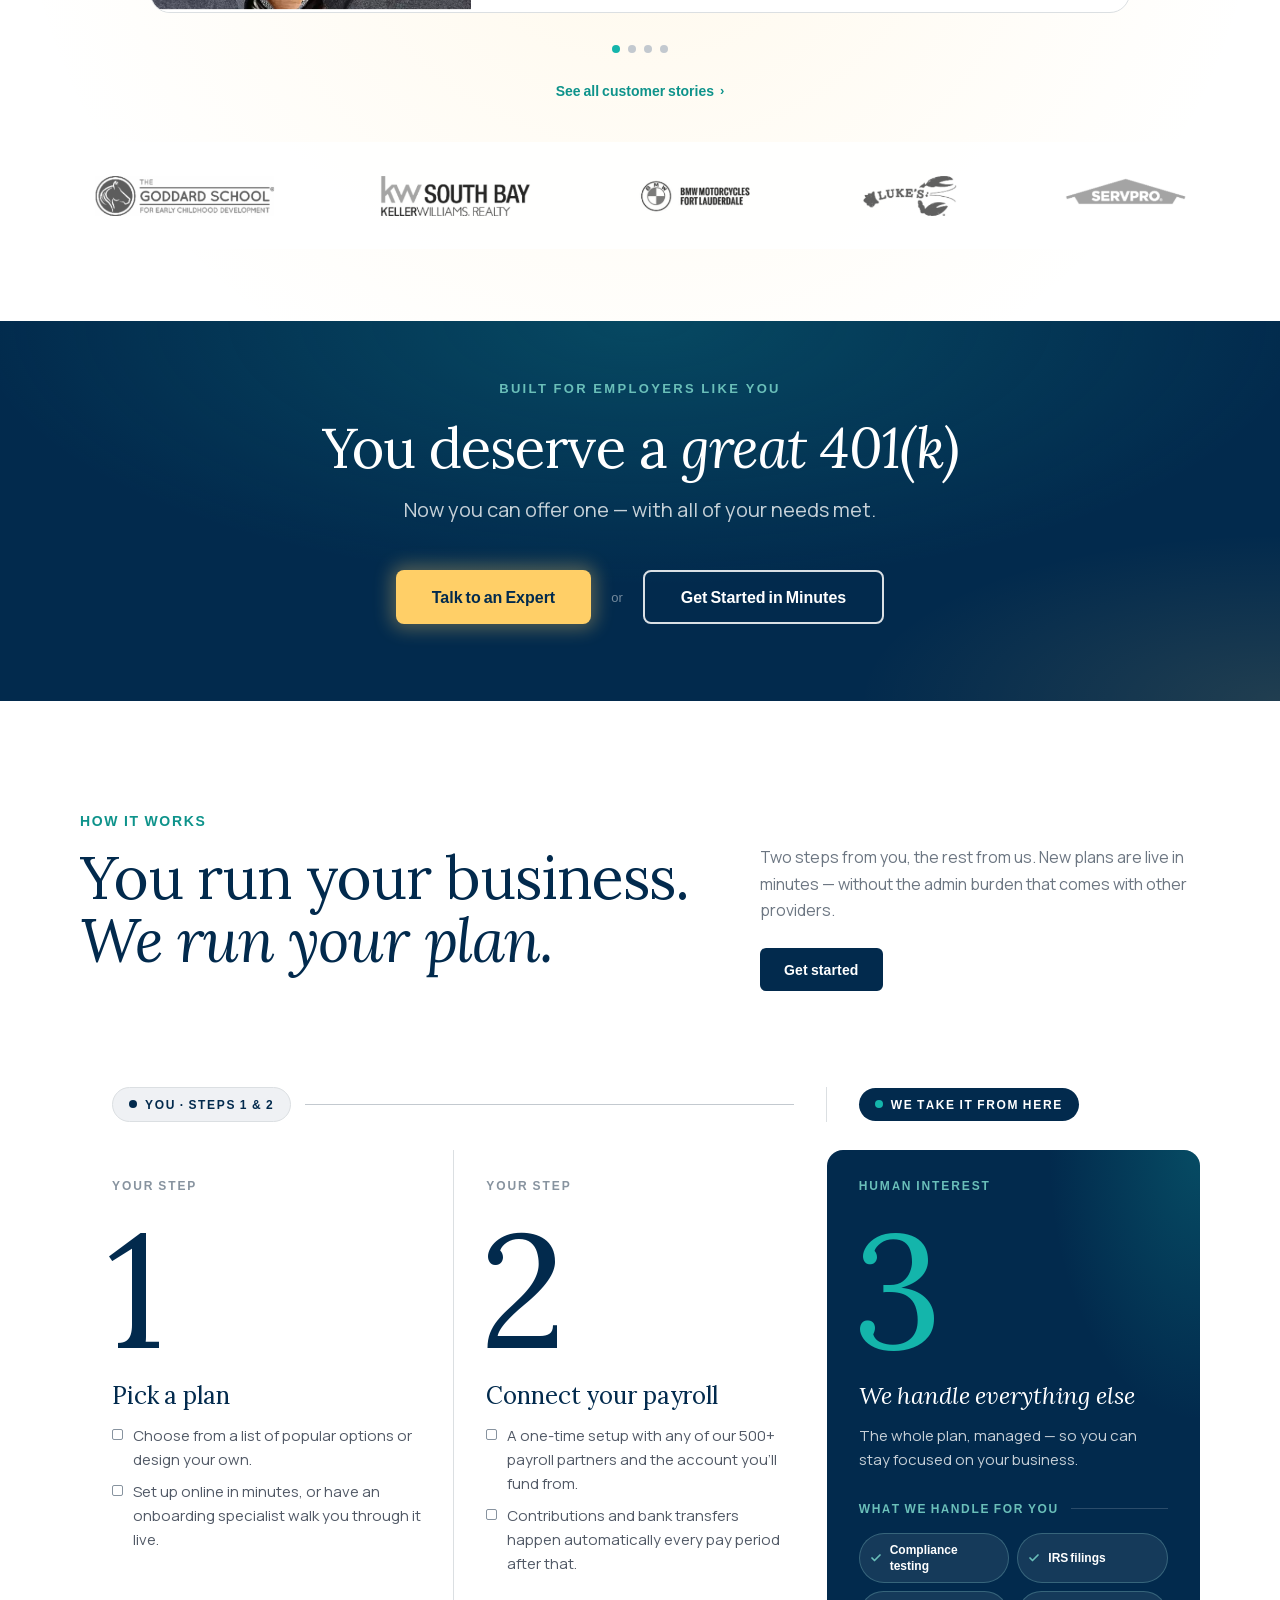
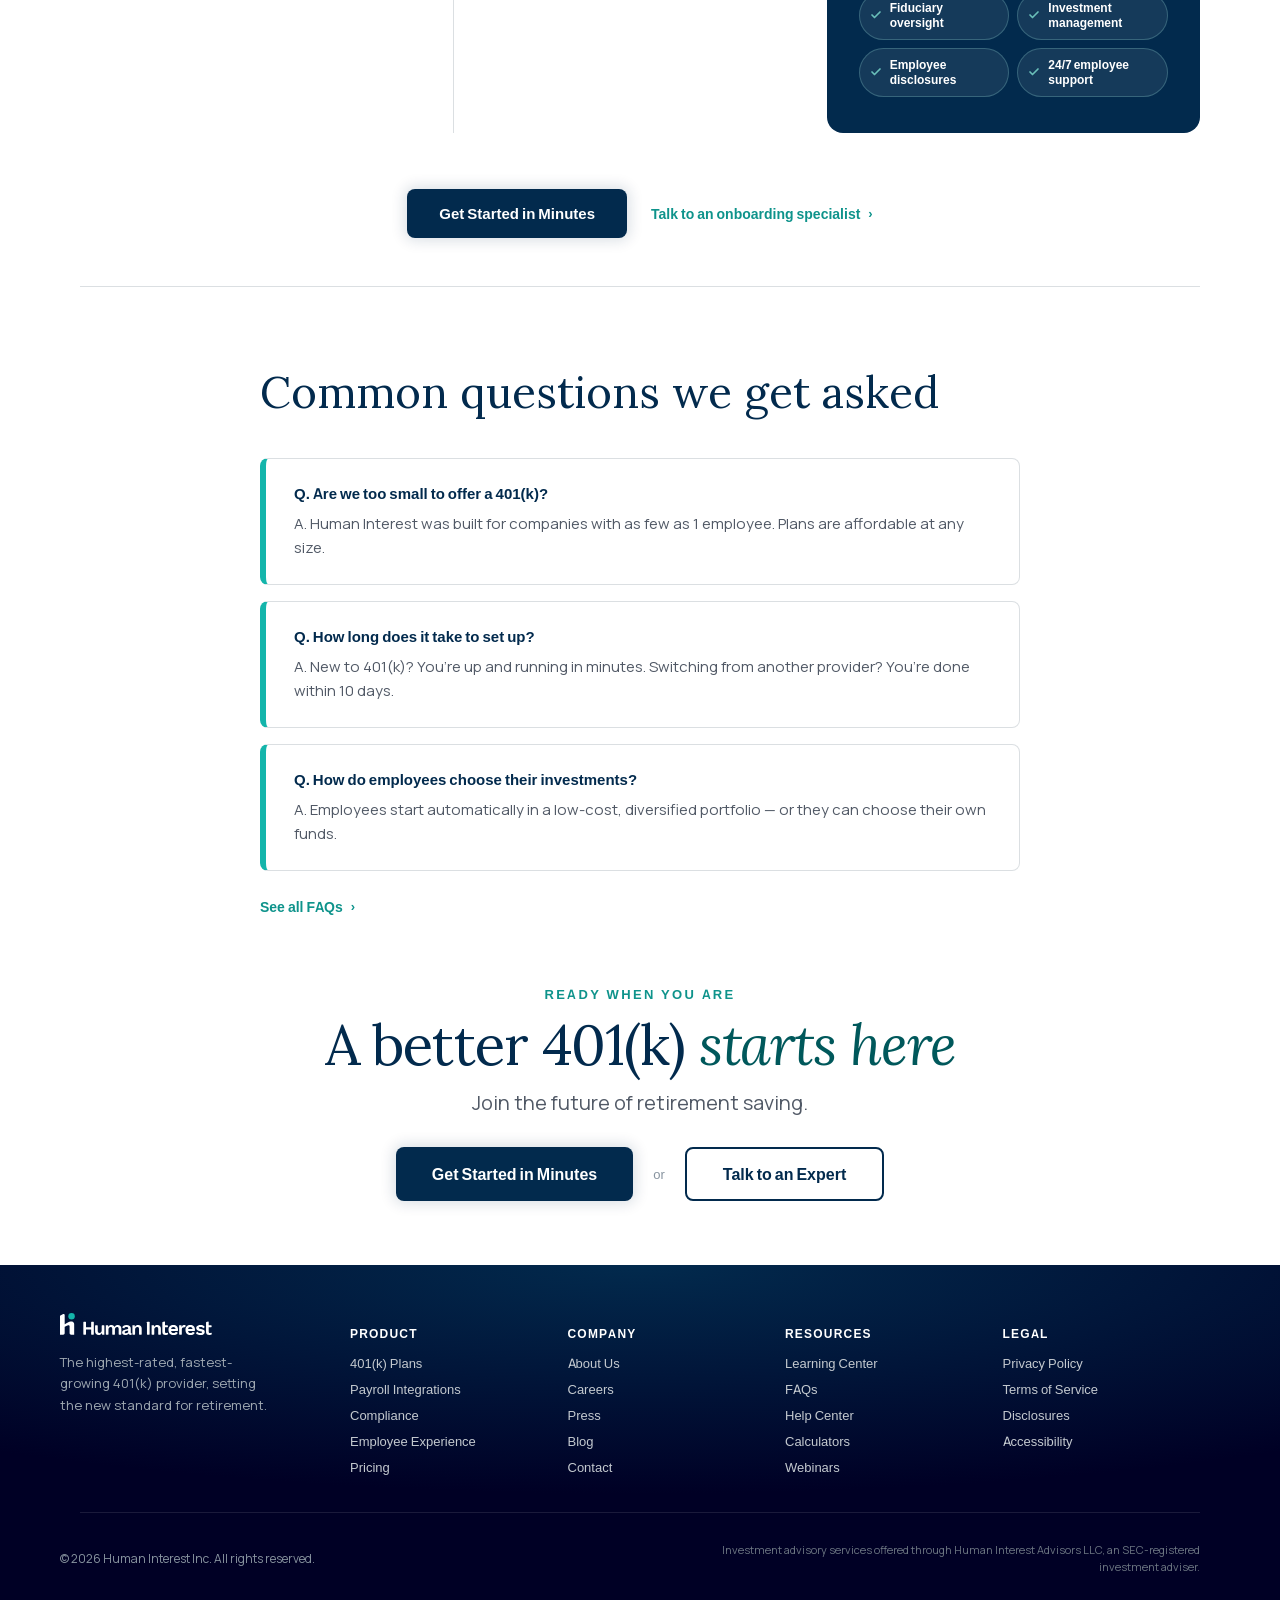
==== commit 2af134ad: "Service v3 dark/light images and recent homepage benchmarks/variant updates Co-authored-by: Cursor <" ====
--- a/index.html
+++ b/index.html
@@ -4,7 +4,7 @@
   <meta charset="UTF-8">
   <meta name="viewport" content="width=device-width, initial-scale=1.0">
   <title>Human Interest — Combined Landing Page</title>
-  <link rel="stylesheet" href="styles/main.css?v=20260604-better401k-pricing-only">
+  <link rel="stylesheet" href="styles/main.css?v=20260604-admin-v1-benchmark">
   <!--
     Faithful editable recreation of Homepage_v1 (5-28-26).html
     Renders the same CombinedLandingPage React prototype extracted from the bundler draft.
@@ -31,6 +31,6 @@
   <script src="vendor/react.production.min.js"></script>
   <script src="vendor/react-dom.production.min.js"></script>
   <script src="vendor/babel.min.js"></script>
-  <script src="scripts/boot.js?v=20260604-compliance-v9"></script>
+  <script src="scripts/boot.js?v=20260604-admin-v1-benchmark"></script>
 </body>
 </html>
--- a/styles/main.css
+++ b/styles/main.css
@@ -238,6 +238,38 @@
   overflow-y: visible;
 }
 
+.hi-benchmarks-shell--light {
+  background: #022a4d;
+}
+
+.hi-standard-blade--light {
+  scroll-margin-top: 24px;
+}
+
+/* Light detail panel: photo + overflow:hidden used to clip the border on bottom corners.
+   Stroke is an ::after overlay; inner body keeps overflow clipping for scroll. */
+.hi-standard-blade--light .hi-standard-blade__detail-panel {
+  position: relative;
+  overflow: visible;
+  background-clip: padding-box;
+}
+
+.hi-standard-blade--light .hi-standard-blade__detail-panel::after {
+  content: '';
+  position: absolute;
+  inset: 0;
+  border-radius: 8px;
+  border: 2px solid var(--hi-teal);
+  pointer-events: none;
+  z-index: 4;
+  box-sizing: border-box;
+}
+
+.hi-standard-blade--light .hi-standard-blade__detail-body {
+  overflow: hidden;
+  border-radius: 6px;
+}
+
 /* Subtle button hover states — pair with .hi-btn + variant class on CTAs */
 .hi-btn {
   transition:
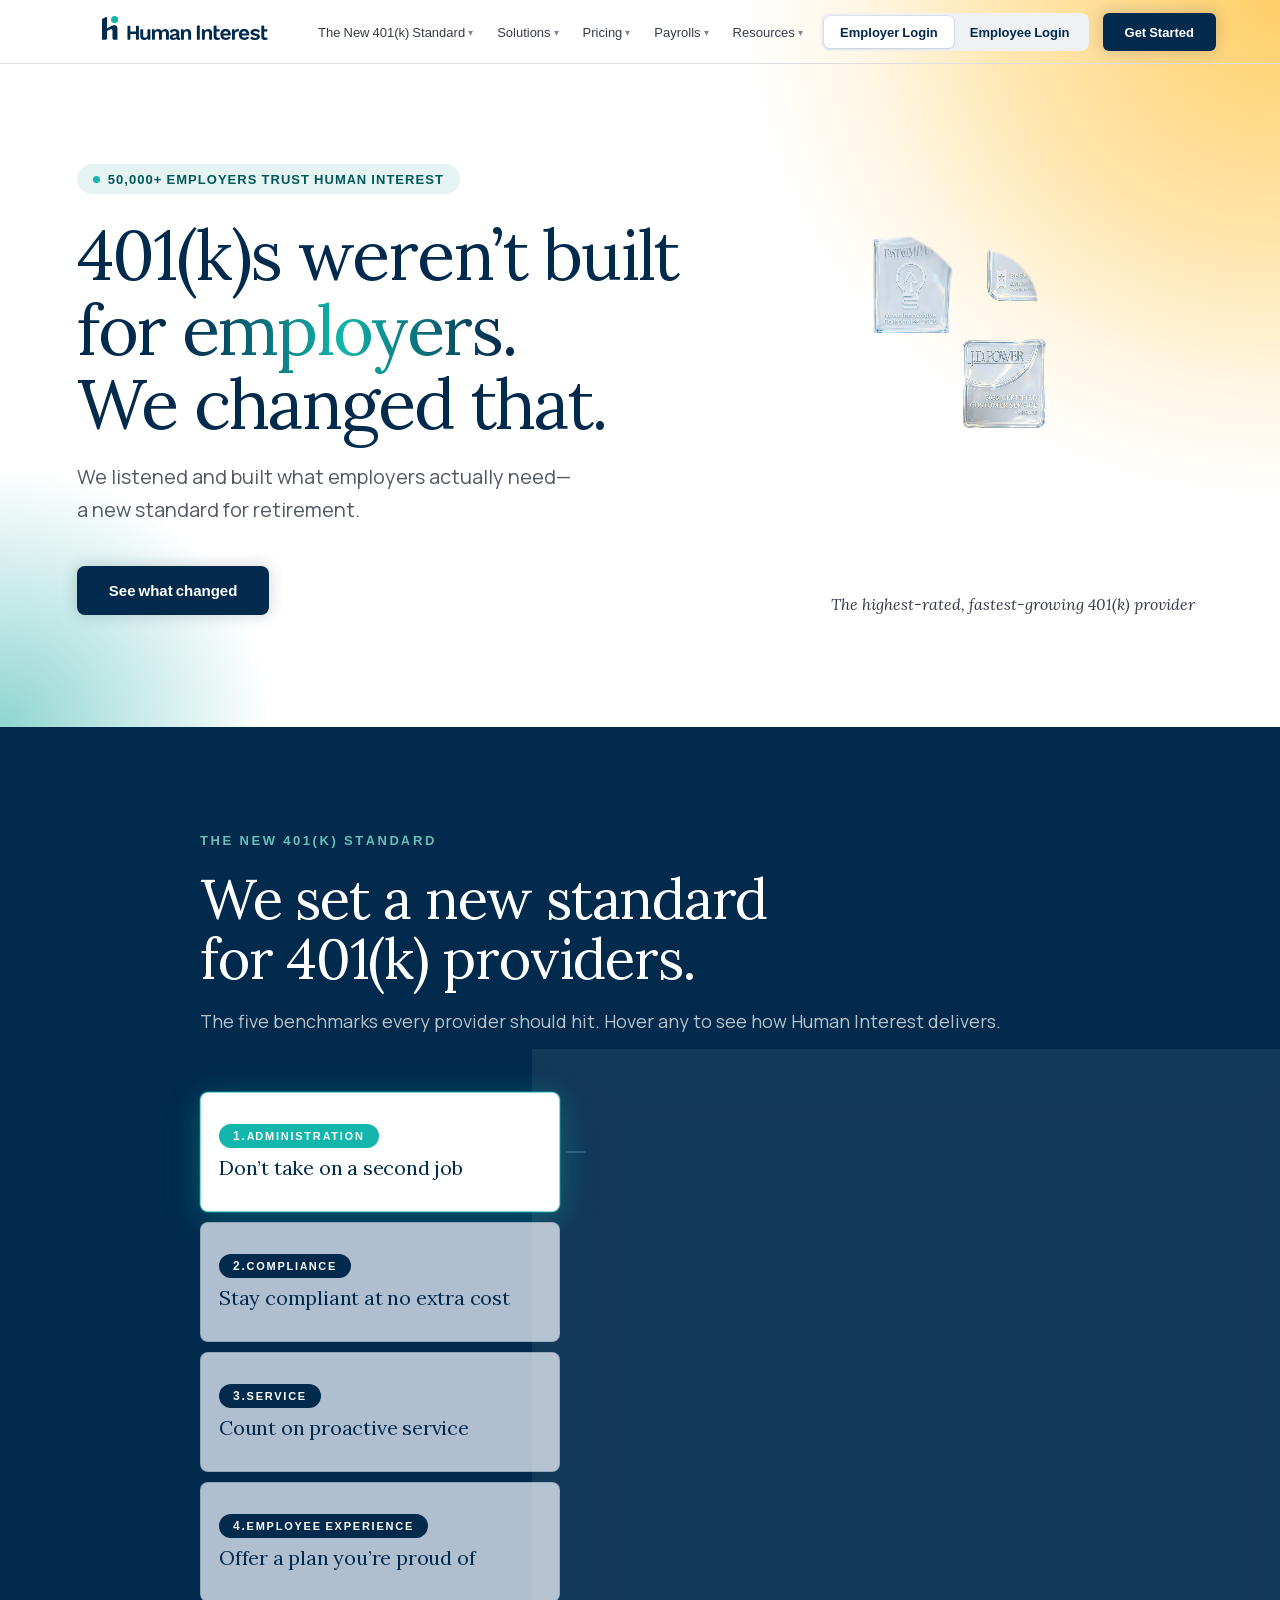
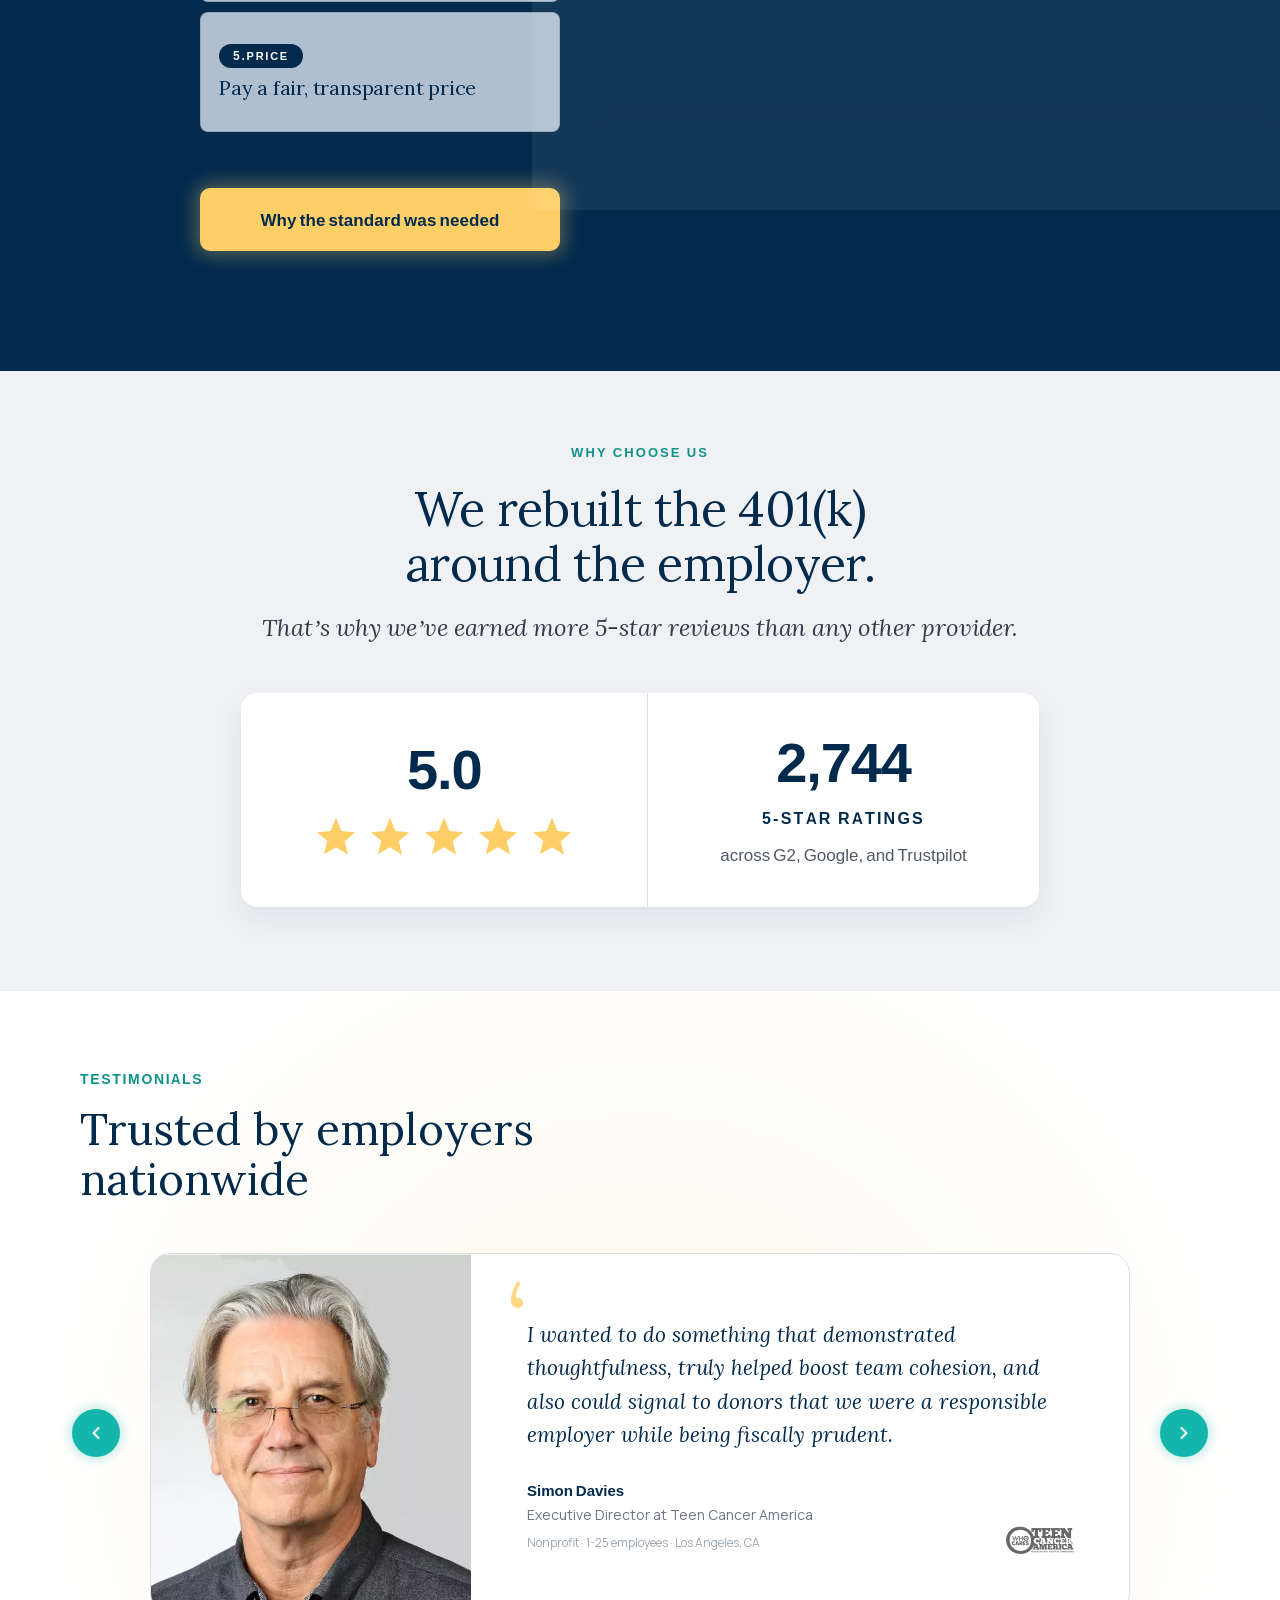
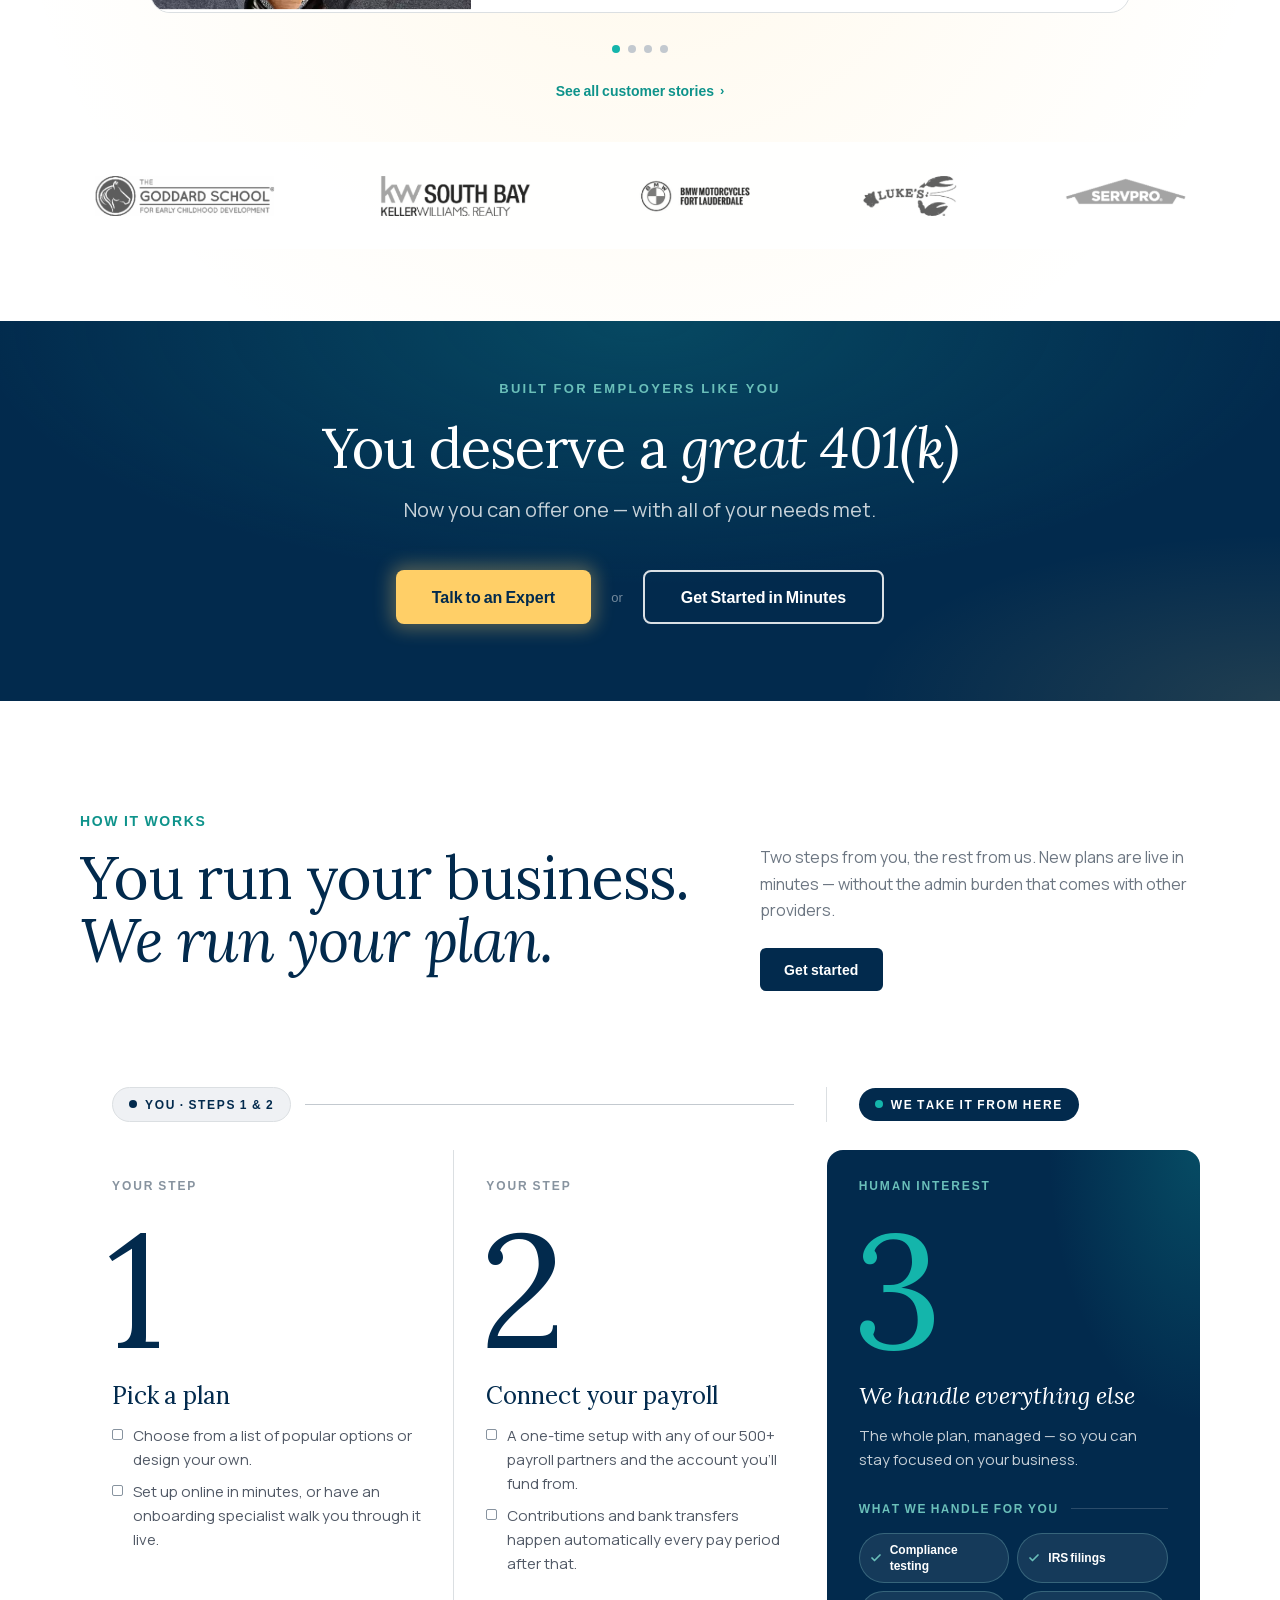
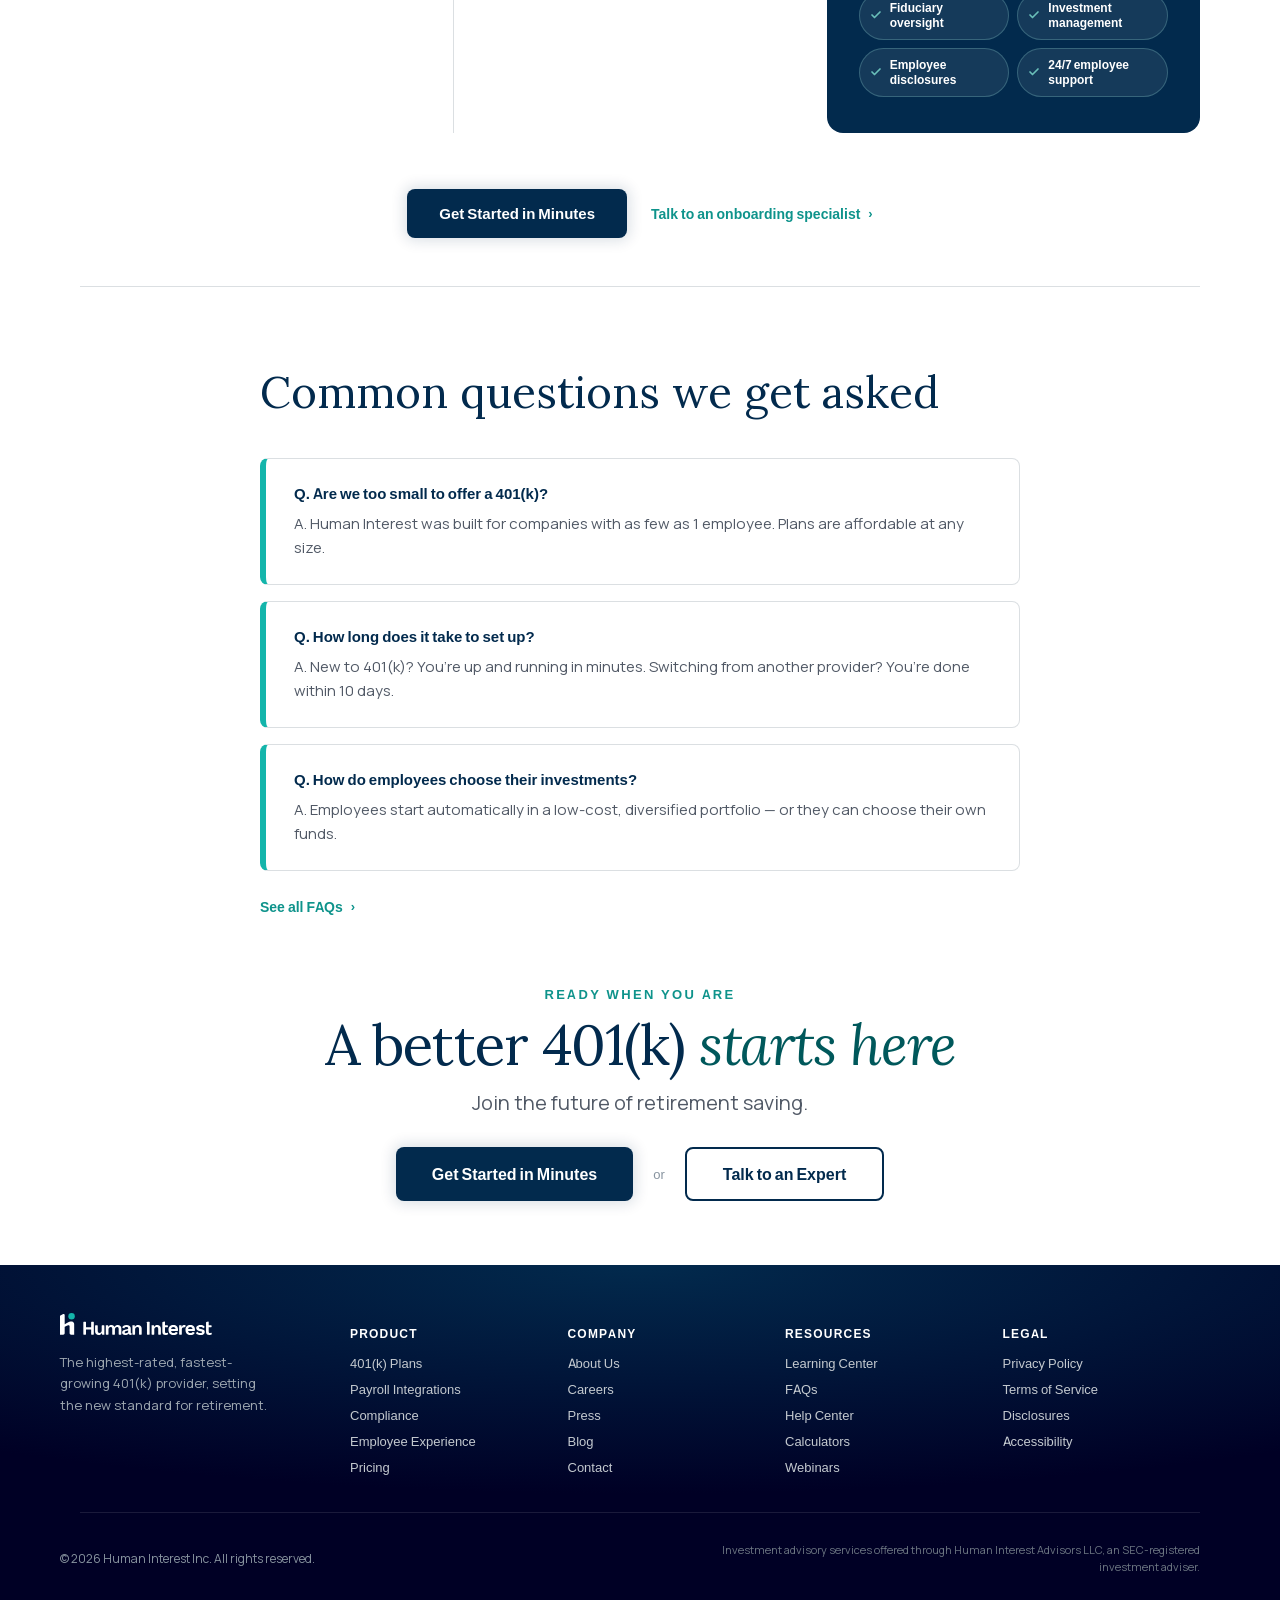
==== commit 5b7858ec: "Service NEW Dark/Light v2 benchmark photos Co-authored-by: Cursor <cursoragent@cursor.com>" ====
--- a/index.html
+++ b/index.html
@@ -4,7 +4,7 @@
   <meta charset="UTF-8">
   <meta name="viewport" content="width=device-width, initial-scale=1.0">
   <title>Human Interest — Combined Landing Page</title>
-  <link rel="stylesheet" href="styles/main.css?v=20260604-admin-v1-benchmark">
+  <link rel="stylesheet" href="styles/main.css?v=20260604-benchmark-photos">
   <!--
     Faithful editable recreation of Homepage_v1 (5-28-26).html
     Renders the same CombinedLandingPage React prototype extracted from the bundler draft.
@@ -31,6 +31,6 @@
   <script src="vendor/react.production.min.js"></script>
   <script src="vendor/react-dom.production.min.js"></script>
   <script src="vendor/babel.min.js"></script>
-  <script src="scripts/boot.js?v=20260604-admin-v1-benchmark"></script>
+  <script src="scripts/boot.js?v=20260604-benchmark-photos"></script>
 </body>
 </html>
--- a/styles/main.css
+++ b/styles/main.css
@@ -251,7 +251,6 @@
 .hi-standard-blade--light .hi-standard-blade__detail-panel {
   position: relative;
   overflow: visible;
-  background-clip: padding-box;
 }
 
 .hi-standard-blade--light .hi-standard-blade__detail-panel::after {
